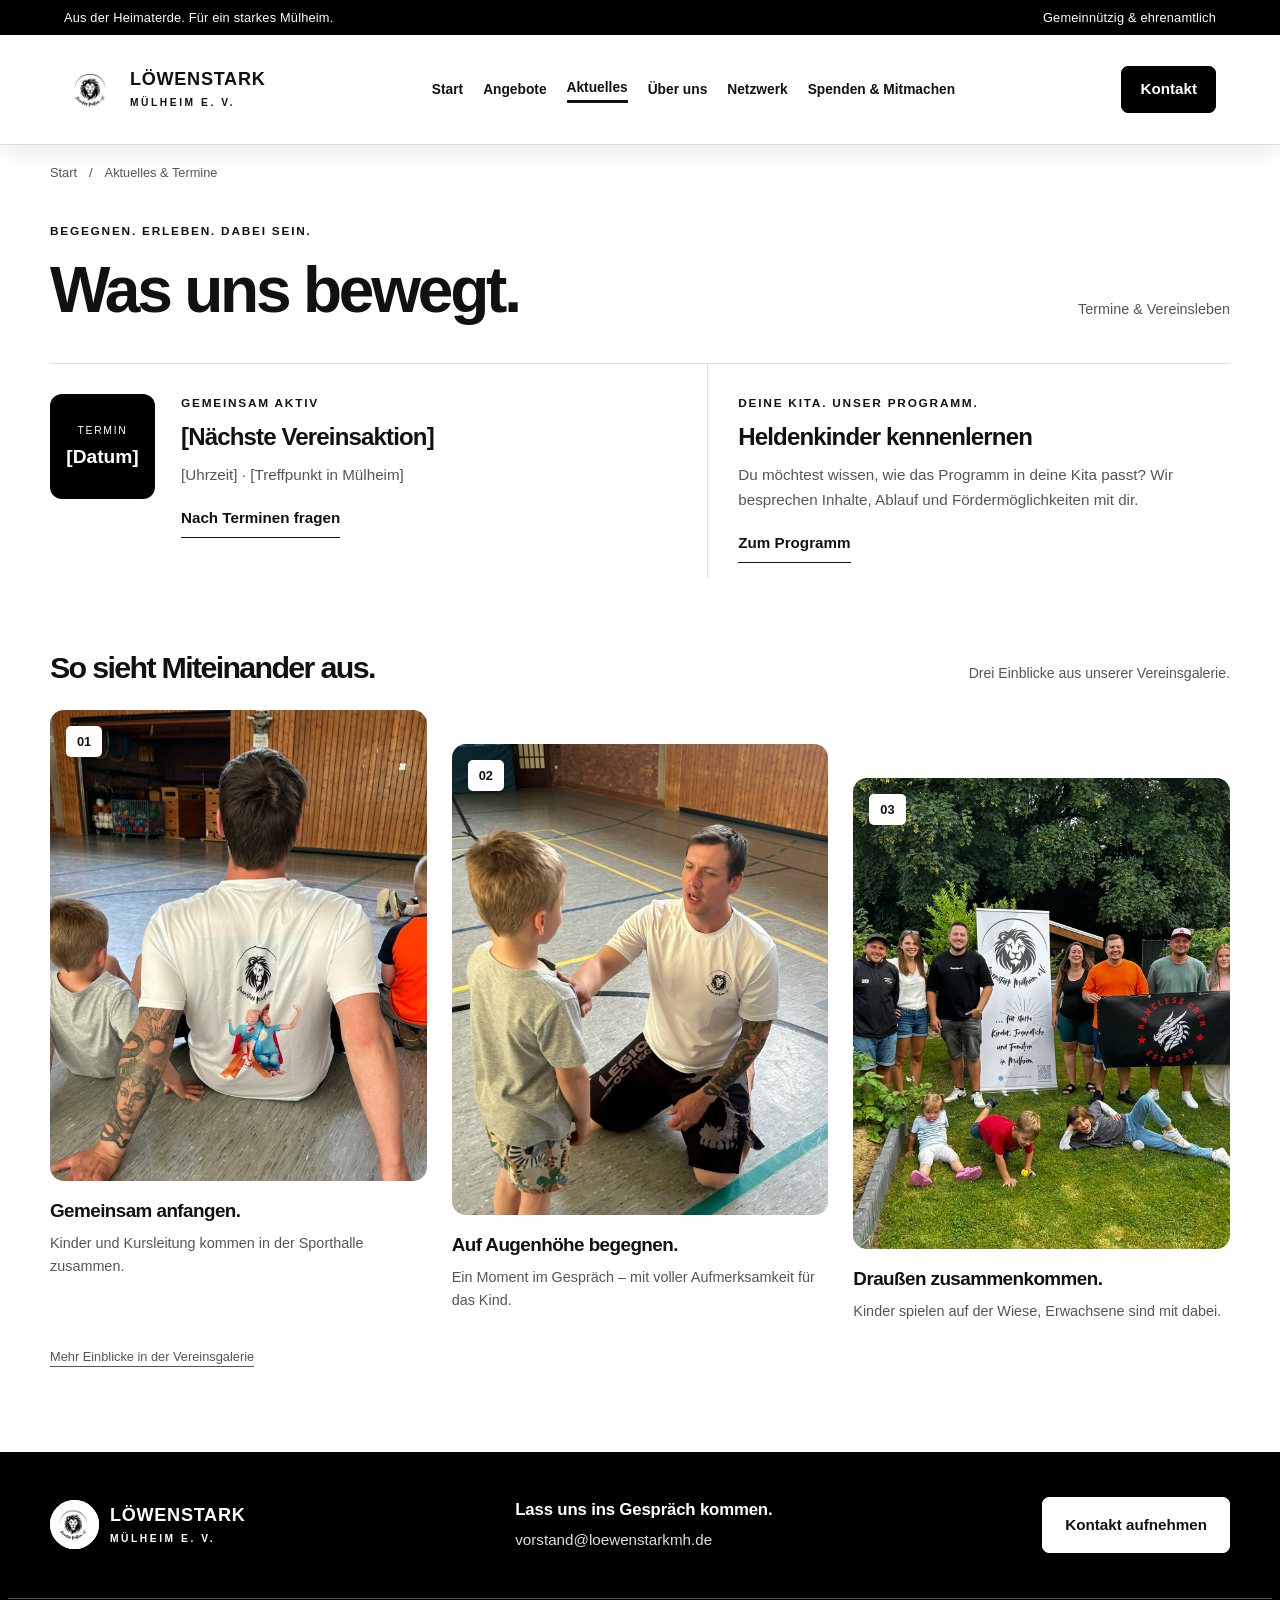
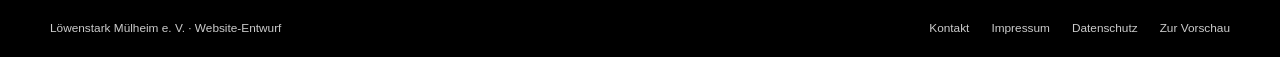
==== aktuelles.html @ e255eb24 "Kopfzeile auch am Desktop fixieren" ====
<!doctype html>
<html lang="de"><head><meta charset="utf-8"><meta name="viewport" content="width=device-width, initial-scale=1"><title>Aktuelles &amp; Termine | Löwenstark Mülheim e. V.</title><meta name="description" content="Was Löwenstark bewegt: Termine, Vereinsaktionen und farbige Einblicke in unser Miteinander in Mülheim."><meta name="robots" content="noindex,nofollow"><meta name="theme-color" content="#000000"><link rel="icon" href="assets/favicon.svg" type="image/svg+xml"><link rel="stylesheet" href="style.css?v=20260911-sticky-header-all-v6"><script src="app.js?v=20260911-seiten" defer></script></head><body class="subpage"><a class="skip" href="#inhalt">Zum Inhalt springen</a><div class="topline"><span>Aus der Heimaterde. Für ein starkes Mülheim.</span><span>Gemeinnützig & ehrenamtlich</span></div><header class="header"><a class="brand" href="index.html" aria-label="Löwenstark Mülheim – Startseite"><span class="brand-logo"><img src="assets/logo.avif" alt="" width="49" height="49"></span><span>LÖWENSTARK<small>MÜLHEIM E. V.</small></span></a><button class="menu-toggle" aria-expanded="false" aria-controls="navigation">Menü</button><nav id="navigation" aria-label="Hauptnavigation"><a href="index.html">Start</a><a href="angebote.html">Angebote</a><a href="aktuelles.html" aria-current="page">Aktuelles</a><a href="ueber-uns.html">Über uns</a><a href="netzwerk.html">Netzwerk</a><a href="mitmachen.html">Spenden &amp; Mitmachen</a><a class="mobile-contact" href="kontakt.html">Kontakt</a></nav><a class="button small header-contact" href="kontakt.html">Kontakt</a></header><main id="inhalt"><div class="wrap breadcrumb"><a href="index.html">Start</a><span aria-hidden="true">/</span><span>Aktuelles &amp; Termine</span></div><section class="news section wrap page-news" id="aktuelles" aria-labelledby="news-title"><div class="section-heading"><div><p class="eyebrow">BEGEGNEN. ERLEBEN. DABEI SEIN.</p><h1 id="news-title">Was uns bewegt.</h1></div><span class="section-aside">Termine & Vereinsleben</span></div><div class="news-grid"><article class="event-card"><div class="date-box"><span>TERMIN</span><strong>[Datum]</strong></div><div><p class="eyebrow">GEMEINSAM AKTIV</p><h3>[Nächste Vereinsaktion]</h3><p>[Uhrzeit] · [Treffpunkt in Mülheim]</p><a class="text-button" href="kontakt.html?anliegen=Informationen+zu+Terminen">Nach Terminen fragen</a></div></article><article class="news-note"><p class="eyebrow">DEINE KITA. UNSER PROGRAMM.</p><h3>Heldenkinder kennenlernen</h3><p>Du möchtest wissen, wie das Programm in deine Kita passt? Wir besprechen Inhalte, Ablauf und Fördermöglichkeiten mit dir.</p><a class="text-button" href="angebote.html">Zum Programm</a></article></div></section><section class="wrap story-page section"><div class="photo-story" aria-labelledby="story-title"><div class="story-heading"><h2 id="story-title">So sieht Miteinander aus.</h2><p>Drei Einblicke aus unserer Vereinsgalerie.</p></div><div class="story-grid">
<figure class="story-frame"><div class="story-image"><img src="assets/kids-gym.avif" alt="Kinder und ein Trainer sitzen gemeinsam auf dem Boden einer Sporthalle." loading="lazy" width="1440" height="1440"><span class="story-number" aria-hidden="true">01</span></div><figcaption><strong>Gemeinsam anfangen.</strong><p>Kinder und Kursleitung kommen in der Sporthalle zusammen.</p></figcaption></figure>
<figure class="story-frame"><div class="story-image"><img src="assets/hero.avif" alt="Ein Trainer kniet vor einem Kind und spricht mit ihm auf Augenhöhe." loading="lazy" width="1440" height="1440"><span class="story-number" aria-hidden="true">02</span></div><figcaption><strong>Auf Augenhöhe begegnen.</strong><p>Ein Moment im Gespräch – mit voller Aufmerksamkeit für das Kind.</p></figcaption></figure>
<figure class="story-frame"><div class="story-image"><img src="assets/community.avif" alt="Kinder spielen auf einer Wiese; Erwachsene stehen neben dem Banner von Löwenstark Mülheim." loading="lazy" width="1440" height="1440"><span class="story-number" aria-hidden="true">03</span></div><figcaption><strong>Draußen zusammenkommen.</strong><p>Kinder spielen auf der Wiese, Erwachsene sind mit dabei.</p></figcaption></figure>
</div><a class="story-source" href="https://loewenstark-muelheim-e-v.jimdosite.com/galerie/" target="_blank" rel="noopener">Mehr Einblicke in der Vereinsgalerie</a></div></section></main><footer><div class="wrap footer-main"><a class="brand" href="index.html"><span class="brand-logo"><img src="assets/logo.avif" alt="" width="49" height="49"></span><span>LÖWENSTARK<small>MÜLHEIM E. V.</small></span></a><div><h3>Lass uns ins Gespräch kommen.</h3><a class="footer-email" href="mailto:vorstand@loewenstarkmh.de">vorstand@loewenstarkmh.de</a></div><a class="button inverse" href="kontakt.html">Kontakt aufnehmen</a></div><div class="wrap footer-bottom"><span>Löwenstark Mülheim e. V. · Website-Entwurf</span><div><a href="kontakt.html">Kontakt</a><a href="https://loewenstark-muelheim-e-v.jimdosite.com/impressum/" target="_blank" rel="noopener">Impressum</a><a href="https://loewenstark-muelheim-e-v.jimdosite.com/datenschutz/" target="_blank" rel="noopener">Datenschutz</a><button data-open="hinweis">Zur Vorschau</button></div></div></footer><dialog id="hinweis" aria-labelledby="preview-heading"><button class="close" data-close aria-label="Schließen">×</button><p class="eyebrow">GESTALTUNGSVORSCHLAG</p><h2 id="preview-heading">Eine Vorschau<br>für Löwenstark.</h2><p>Dieser Entwurf zeigt die neue Gestaltung und die wichtigsten Wege zu Kursanfrage, Spenden und Mitmachen. Die bestehende Jimdo-Website wurde nicht verändert.</p><p>Angaben in eckigen Klammern sind noch zu ergänzen. Kontakt öffnet einen E-Mail-Entwurf; ein Online-Zahlungsdienst ist nicht verbunden.</p><p>Fotos und Vereinsangaben stammen von der vorhandenen Website. Vor einer öffentlichen Verwendung sollten Aktualität und Bildfreigaben bestätigt werden.</p></dialog></body></html>
---- style.css ----
@charset "UTF-8";
:root{--paper:#ffffff;--black:#000000;--accent:#ffffff;--ink:#111111;--muted:#555555;--line:#dddddd;--white:#ffffff;--radius:20px;font-family:"Trebuchet MS",Arial,sans-serif;color:var(--ink);background:var(--paper);font-synthesis:none}*{box-sizing:border-box}html{scroll-behavior:smooth;scroll-padding-top:110px}body{margin:0}button,input,select,textarea{font:inherit}button,a{-webkit-tap-highlight-color:transparent}button{cursor:pointer}a{color:inherit}img{display:block;width:100%;height:100%;object-fit:cover}button{color:inherit}h1,h2,h3,p,figure{margin:0}p{line-height:1.65}h1,h2,h3{letter-spacing:-.055em;line-height:1.07}h1{font-size:clamp(3.9rem,6.25vw,6rem);font-weight:800}h2{font-size:clamp(2.6rem,4vw,4.2rem)}h3{font-size:1.5rem;letter-spacing:-.035em}h1 span,h2 span{position:relative;z-index:0}h1 span:after{content:"";position:absolute;background:var(--accent);left:0;bottom:.04em;width:102%;height:.24em;z-index:-1;transform:rotate(-2deg)}a{text-underline-offset:5px}a:hover{text-decoration-thickness:2px}button:focus-visible,a:focus-visible,input:focus-visible,select:focus-visible,textarea:focus-visible{outline:3px solid #777777;outline-offset:5px}.skip{position:fixed;top:-80px;left:20px;z-index:100;background:var(--accent);padding:15px}.skip:focus{top:10px}.wrap{max-width:1264px;padding-inline:42px;margin:auto}.topline{background:var(--black);color:var(--paper);padding:10px 5%;display:flex;justify-content:space-between;font-size:.8rem;letter-spacing:.015em}.header{max-width:1440px;margin:auto;display:flex;align-items:center;justify-content:space-between;padding:27px 5%;gap:25px}.brand{display:flex;align-items:center;gap:11px;text-decoration:none;letter-spacing:.04em;font-weight:900;font-size:1.13rem;line-height:1.1}.brand small{display:block;font-size:.64rem;letter-spacing:.25em;margin-top:7px}.brand-mark{width:49px;height:49px;background:var(--accent);border-radius:50%;display:flex;align-items:center;justify-content:center;font-size:2rem;letter-spacing:-.1em;color:var(--black);font-weight:900}.brand-mark span{font-size:1.1rem;align-self:flex-end;margin-bottom:12px}nav{display:flex;align-items:center;gap:25px}nav a,nav button{font-size:.9rem;text-decoration:none;font-weight:600}.nav-contact{background:none;border:0;padding:0}nav a:hover,.nav-contact:hover{box-shadow:0 3px 0 var(--accent)}.button{border:1px solid var(--black);border-radius:7px;padding:17px 22px;background:var(--black);color:var(--white);font-weight:700;font-size:.95rem;text-decoration:none;display:inline-flex;align-items:center;justify-content:space-between;gap:25px;line-height:1.35;transition:transform .18s,background .18s}.button:hover{background:#333333;transform:translateY(-2px)}.button span{font-size:1.2rem}.button.small{padding:12px 18px}.button.outline{background:transparent;color:var(--black)}.button.outline:hover{background:#eeeeee}.button.inverse{background:var(--accent);color:var(--ink);border-color:var(--accent)}.button.inverse:hover{background:#e5e5e5}.menu-toggle{display:none}.hero{display:grid;grid-template-columns:1.05fr 1fr;gap:40px;padding-top:45px;padding-bottom:70px;align-items:center}.eyebrow{font-size:.74rem;letter-spacing:.15em;font-weight:800;line-height:1.6}.hero .eyebrow{display:flex;align-items:center;gap:10px;margin-bottom:24px}.tiny-line{width:25px;height:2px;background:var(--black)}.hero-description{font-size:1.13rem;max-width:460px;margin:26px 0 27px;color:var(--muted)}.button-row{display:flex;gap:12px;flex-wrap:wrap}.hero-foot{display:flex;align-items:center;gap:10px;margin-top:28px;font-size:.82rem;color:var(--muted)}.sun{font-size:1.8rem;color:var(--ink)}.hero-visual{position:relative;align-self:stretch;min-height:520px;margin:8px 0 10px 12px}.photo-frame{height:100%;overflow:hidden;border-radius:130px 20px 20px 20px;position:relative;background:#dddddd}.photo-frame:after{content:"";position:absolute;inset:55% 0 0;background:linear-gradient(transparent,rgba(0,0,0,.64));pointer-events:none}.photo-frame img{position:absolute;inset:0;object-position:center}.photo-caption{position:absolute;bottom:25px;left:32px;color:white;font-size:.85rem;z-index:1}.hero-sticker{position:absolute;right:-14px;bottom:56px;transform:rotate(7deg);background:var(--accent);width:156px;height:156px;border-radius:50%;display:flex;flex-direction:column;align-items:center;justify-content:center;text-align:center;box-shadow:0 5px 0 #00000012}.hero-sticker span{font-size:.58rem;letter-spacing:.13em;font-weight:800}.hero-sticker strong{font-size:1.65rem;line-height:1.05;margin:8px 0;letter-spacing:-.04em}.visual-spark{position:absolute;top:-26px;right:7px;font-size:4rem;color:var(--accent);line-height:1}.values-band{border-top:1px solid var(--line);border-bottom:1px solid var(--line);display:flex;justify-content:center;align-items:center;gap:55px;padding:23px 25px;font-weight:700;font-size:1.05rem}.values-band i{font-size:1.6rem;font-style:normal;color:#666666}.section{padding-block:85px}.program{background:var(--black);color:var(--paper)}.program-grid{display:grid;grid-template-columns:1fr 1fr;gap:110px}.program .eyebrow{color:#eeeeee}.program h2{margin-top:20px;margin-bottom:25px;font-size:4.8rem}.program h2 span{color:var(--accent)}.program-intro>p:not(.eyebrow){font-size:1.1rem}.program-intro .muted{color:#dddddd;margin-top:15px;font-size:1rem!important;max-width:420px}.text-button{display:inline-flex;align-items:center;gap:22px;text-align:left;padding:0 0 7px;background:none;border:0;border-bottom:1px solid currentColor;text-decoration:none;font-size:.95rem;font-weight:700;line-height:1.5}.text-button span{font-size:1.2rem}.text-button:hover{gap:29px}.program .text-button{margin-top:26px;color:var(--accent)}.program-label{display:flex;gap:10px;margin:3px 0 12px}.program-label span{border:1px solid #888888;padding:8px 13px;border-radius:30px;font-size:.7rem;letter-spacing:.06em;font-weight:700}.program-item{display:flex;gap:23px;padding:25px 0;border-bottom:1px solid #555555}.number{font-size:.9rem;color:var(--accent);padding-top:3px}.program-item h3{font-size:1.5rem;margin-bottom:8px;letter-spacing:-.025em}.program-item p{color:#dddddd;font-size:.95rem}.program-content>.button{margin-top:30px;width:100%}.section-heading{display:flex;justify-content:space-between;gap:55px;align-items:flex-end;margin-bottom:38px}.section-heading h2{margin-top:15px}.section-summary{max-width:420px}.section-summary>p{font-size:1.04rem;color:var(--muted)}.section-summary>.text-button{margin-top:22px}.community-grid{display:grid;grid-template-columns:1.4fr 1fr;gap:25px}.community-photo{position:relative;height:355px;border-radius:18px;overflow:hidden;background:#cccccc}.community-photo img{object-position:center 40%}.community-photo:after{content:"";position:absolute;inset:55% 0 0;background:linear-gradient(transparent,#000000ad)}figcaption{position:absolute;bottom:22px;left:25px;color:white;font-size:.87rem;z-index:1}.community-note{background:#f2f2f2;padding:36px 38px;border-radius:18px}.note-star{display:block;font-size:2.5rem;line-height:1;margin-bottom:21px}.community-note h3{font-size:2rem}.community-note p{margin:17px 0 19px;font-size:.97rem;color:var(--muted)}.news{padding-top:0}.section-aside{font-size:.9rem;color:var(--muted);padding-bottom:8px}.news-grid{display:grid;grid-template-columns:1.2fr 1fr;gap:30px;border-top:1px solid var(--line)}.event-card{display:flex;gap:26px;padding:30px 30px 15px 0}.date-box{background:var(--accent);width:105px;height:105px;flex-shrink:0;border-radius:12px;display:flex;align-items:center;justify-content:center;flex-direction:column;gap:10px}.date-box span{font-size:.65rem;letter-spacing:.16em}.date-box strong{font-size:1.2rem}.event-card h3,.news-note h3{margin:11px 0 12px}.event-card p:not(.eyebrow),.news-note>p:not(.eyebrow){font-size:.95rem;color:var(--muted)}.event-card .text-button,.news-note .text-button{margin-top:20px}.news-note{padding:30px 0 15px 30px;border-left:1px solid var(--line)}.support{background:var(--accent)}.support-grid{display:grid;grid-template-columns:1.1fr 1fr;gap:100px;align-items:center}.support h2{margin-top:22px;margin-bottom:26px}.support-grid>div>p:not(.eyebrow){max-width:410px;font-size:1.05rem}.support-grid>div>.text-button{margin-top:25px}.donation-card{background:var(--paper);padding:40px;border-radius:20px;box-shadow:8px 8px 0 #cccccc}.donation-icon{font-size:2.6rem;line-height:1}.donation-card h3{font-size:2.3rem;margin:17px 0}.donation-card p{color:var(--muted)}.donation-card>.button{width:100%;margin-top:26px}.card-divider{height:1px;background:var(--line);margin:27px 0 20px}.donation-card .company-note{font-size:.9rem!important}.donation-card .text-button{margin-top:12px!important}footer{background:var(--black);color:var(--paper)}.footer-main{padding-block:45px;display:flex;justify-content:space-between;gap:30px;align-items:center}.footer-main h3{font-size:1.05rem;letter-spacing:-.01em;margin-bottom:12px}.footer-email{color:#dddddd;font-size:.95rem;text-decoration:none}.footer-bottom{border-top:1px solid #555555;padding-block:22px;display:flex;justify-content:space-between;gap:20px;font-size:.74rem;color:#cccccc}.footer-bottom>div{display:flex;gap:22px}.footer-bottom a,.footer-bottom button{font:inherit;color:inherit;text-decoration:none}.footer-bottom button{border:0;background:none;padding:0}dialog{width:min(680px,calc(100% - 32px));max-height:88dvh;border:0;padding:50px;border-radius:20px;background:var(--paper);color:var(--ink);box-shadow:0 35px 150px #00000040;overscroll-behavior:contain}dialog::backdrop{background:#000000a8;backdrop-filter:blur(5px)}body:has(dialog[open]){overflow:hidden}.close{position:absolute;right:17px;top:13px;border:0;background:transparent;font-size:2rem;width:42px;height:42px}.close:hover{background:var(--accent);border-radius:50%}dialog h2{font-size:2.6rem;margin:17px 0 23px}dialog h3{margin:25px 0 12px;font-size:1.25rem}dialog p{margin-bottom:14px}dialog .button{margin-top:12px}.facts{display:flex;gap:15px;margin:25px 0}.facts span{flex:1;border-radius:12px;background:var(--accent);padding:18px;font-size:.85rem}.facts strong{font-size:1.4rem;display:block;margin-bottom:5px}dl{display:grid;grid-template-columns:1fr 1.4fr;margin:20px 0;line-height:1.5}dt,dd{padding:12px 0;border-bottom:1px solid var(--line);margin:0;font-size:.9rem}dd{overflow-wrap:anywhere}.subtle-link{display:block;font-size:.9rem;margin-top:22px}.person{display:flex;gap:25px;border-bottom:1px solid var(--line);padding:10px 0 15px;align-items:center}.person>span{background:var(--accent);width:42px;height:42px;display:grid;place-items:center;border-radius:50%;flex-shrink:0}.person h3{margin:10px 0}.person p{font-size:.9rem;margin:0}.person+ p{margin-top:25px}form{margin-top:25px}label{font-size:.9rem;display:block;font-weight:700;margin:18px 0 8px}input,select,textarea{width:100%;background:var(--white);border:1px solid #999999;border-radius:6px;padding:13px;color:var(--ink);font-size:1rem}textarea{resize:vertical}.form-note{font-size:.83rem;color:var(--muted);margin-top:15px}.contact-alternative{margin-top:22px;font-size:.85rem;overflow-wrap:anywhere}#contact-status,#copy-status{font-size:.9rem;margin-top:12px} @media(min-width:1450px){.hero{padding-top:60px;padding-bottom:90px}.hero-visual{min-height:555px}}@media(max-width:1100px){nav{gap:16px}.header{gap:15px}.header-donate{display:none}.hero{gap:25px}.hero h1{font-size:4.6rem}.hero-visual{min-height:500px}.program-grid{gap:60px}.support-grid{gap:55px}.community-note{padding:30px}.footer-main{flex-wrap:wrap}.program h2{font-size:4.2rem}}@media(max-width:800px){.wrap{padding-inline:25px}.topline{padding-inline:25px}.topline span:last-child{display:none}.header{padding:22px 25px;position:relative}.brand{font-size:1rem}.brand-mark{width:43px;height:43px}.menu-toggle{display:flex;gap:14px;align-items:center;background:transparent;border:1px solid var(--line);border-radius:5px;padding:9px 12px;font-size:.85rem}.header nav{display:none;position:absolute;top:85px;left:16px;right:16px;padding:22px;background:var(--white);box-shadow:0 15px 25px #00000020;border:1px solid var(--line);border-radius:12px;z-index:10;align-items:stretch}.header nav.open{display:flex;flex-direction:column;gap:0}.header nav a,.header nav button{padding:13px;text-align:left;font-size:1rem}.hero{grid-template-columns:1fr 1fr;gap:15px;padding-top:23px;padding-bottom:40px}.hero h1{font-size:3.5rem}.hero .eyebrow{font-size:.65rem}.hero-description{font-size:1rem}.hero-visual{min-height:465px;margin-left:0}.hero-sticker{width:125px;height:125px;right:-8px;bottom:60px}.hero-sticker strong{font-size:1.35rem}.photo-frame{border-radius:100px 15px 15px 15px}.hero-foot{font-size:.72rem}.hero .button{font-size:.83rem;padding:14px}.values-band{gap:22px;font-size:.85rem}.values-band i{font-size:1rem}.section{padding-block:60px}.program-grid{gap:35px}.program h2{font-size:3.6rem}.program-item h3{font-size:1.3rem}.section-heading{gap:30px}.section-summary{max-width:330px}.community-grid{grid-template-columns:1fr 1fr;gap:18px}.community-photo{height:auto;min-height:350px}.community-note{padding:25px}.community-note h3{font-size:1.6rem}.news{padding-top:0}.news-grid{grid-template-columns:1fr}.news-note{border-left:0;border-top:1px solid var(--line);padding-left:0}.support-grid{gap:35px}.donation-card{padding:28px}.footer-main{gap:30px}.footer-bottom{flex-direction:column}.section-aside{display:none}}@media(max-width:600px){html{scroll-padding-top:20px}.hero{grid-template-columns:1fr;padding-top:12px;gap:30px}.hero h1{font-size:clamp(3.1rem,12.4vw,4.5rem)}.hero .eyebrow{margin-bottom:19px}.hero-description{font-size:1.03rem;max-width:100%;margin-block:24px}.hero .button{font-size:.9rem;padding:16px 18px;gap:19px}.hero-foot{margin-top:18px;font-size:.77rem}.hero-visual{min-height:390px;margin:0 8px 0 0}.hero-sticker{right:-9px;bottom:43px}.visual-spark{font-size:3.5rem;top:-20px}.photo-caption{bottom:23px;left:23px;font-size:.78rem}.values-band{padding:18px 20px;gap:12px;flex-wrap:wrap;font-size:.75rem}.values-band i{font-size:.8rem}.values-band i:last-of-type{display:none}.values-band span:last-child{display:none}.program-grid,.support-grid{grid-template-columns:1fr;gap:35px}.program h2{font-size:3.6rem}.program-intro .muted{max-width:none}.program-label{margin-top:8px}.section-heading{display:block;margin-bottom:28px}.section-summary{max-width:none;margin-top:24px}.community-grid{grid-template-columns:1fr}.community-photo{height:280px;min-height:0}.community-note{padding:30px}.community-note h3{font-size:2rem}.community-note .note-star{float:right;font-size:3rem}.news-grid{gap:10px}.event-card{padding-right:0;gap:18px}.date-box{width:78px;height:90px}.date-box strong{font-size:1rem}.event-card h3{font-size:1.25rem}.event-card p:not(.eyebrow){font-size:.85rem}.event-card .eyebrow{font-size:.62rem}.event-card .text-button{font-size:.82rem;gap:8px}.support h2{font-size:3rem}.donation-card{margin-right:6px}.footer-main{align-items:flex-start;flex-direction:column}.footer-bottom{font-size:.72rem}.footer-bottom>div{gap:20px}dialog{padding:42px 25px 30px}dialog h2{font-size:2.1rem}dialog .eyebrow{font-size:.65rem}.facts{gap:10px}.facts span{padding:14px}.facts strong{font-size:1.15rem}dl{grid-template-columns:1fr 1.2fr}.iban{font-size:.84rem}.button-row{gap:10px}}@media(prefers-reduced-motion:reduce){html{scroll-behavior:auto}*,*:before,*:after{transition:none!important}}

.brand-logo{width:55px;height:55px;display:block;flex-shrink:0;background:#fff;border-radius:50%;overflow:hidden}.brand-logo img{object-fit:contain}footer .brand-logo{width:49px;height:49px}
@media(min-width:801px) and (max-width:1100px){.hero h1{font-size:clamp(3.1rem,6.3vw,4.6rem)}}@media(min-width:601px) and (max-width:800px){.hero{grid-template-columns:1fr;gap:35px}.hero h1{font-size:4.8rem}.hero-visual{min-height:490px}.hero-description{max-width:550px}}

/* Vereinsfarben: Schwarz und Weiß. Originalfotos bleiben unverändert. */
/* Fotos zeigen ihre natürlichen Originalfarben. */
h1 span{background:var(--black);color:#fff;padding:0 .1em;box-decoration-break:clone;-webkit-box-decoration-break:clone}
h1 span:after{display:none}
.hero-sticker{background:var(--black);color:#fff;border:2px solid #fff}
.visual-spark{color:var(--black)}
nav a:hover,.nav-contact:hover{box-shadow:0 3px 0 var(--black)}
.support{background:#f2f2f2;border-top:1px solid var(--line)}
.date-box,.person>span{background:var(--black);color:#fff}
.facts span{background:#eeeeee;color:var(--ink)}
.donation-card{border:1px solid var(--line)}
.close:hover{background:#e5e5e5}
.skip{border:2px solid var(--black)}

/* Persönliche Einblicke: Vereinslogo, Fotogeschichte und echte Stimmen. */
.brand-eyebrow{display:flex;align-items:center;gap:12px}
.brand-eyebrow img{width:40px;height:40px;object-fit:contain}
.visual-lion{position:absolute;top:-22px;right:-6px;background:#fff;width:76px;height:76px;border:1px solid #ddd;border-radius:50%;padding:5px;transform:rotate(8deg)}
.visual-lion img{object-fit:contain}
.program-perspective{font-size:.85rem;color:#ddd;margin:16px 0 0}
.program-item h3{font-size:clamp(1.4rem,2vw,1.9rem);line-height:1.15;max-width:19ch}
.story-heading{display:flex;justify-content:space-between;align-items:baseline;gap:25px;margin:48px 0 25px}
.story-heading h3{font-size:1.65rem;letter-spacing:-.035em}.story-heading p{font-size:.88rem;color:var(--muted)}
.story-grid{display:grid;grid-template-columns:repeat(3,minmax(0,1fr));gap:25px;align-items:start}
.story-frame:nth-child(2){padding-top:34px}.story-frame:nth-child(3){padding-top:68px}
.story-image{aspect-ratio:4/5;position:relative;overflow:hidden;border-radius:14px;background:#eee}
.story-image img{object-fit:cover;object-position:center}
.story-frame:last-child img{object-position:50% 40%}
.story-number{position:absolute;left:16px;top:16px;background:#fff;color:#111;padding:8px 11px;border-radius:5px;font-size:.8rem;font-weight:bold}
.story-frame figcaption{position:static;display:block;color:var(--ink);padding-top:19px}
.story-frame figcaption strong{display:block;font-size:1.18rem;line-height:1.2;letter-spacing:-.03em;margin-bottom:10px}
.story-frame figcaption p{font-size:.9rem;line-height:1.6;color:var(--muted)}
.story-source{font-size:.8rem;color:var(--muted);display:inline-block;margin-top:24px;line-height:1.5}
.voices{border-top:1px solid var(--line);margin-top:58px;padding-top:52px;display:grid;grid-template-columns:.82fr 2fr;gap:40px}
.voices-intro h3{font-size:2.3rem;margin:15px 0 18px;line-height:1.1;letter-spacing:-.04em}
.voices-intro>p:not(.eyebrow){font-size:.95rem;color:var(--muted)}
.voice-grid{display:grid;grid-template-columns:repeat(2,minmax(0,1fr));gap:22px}
.voice-card{display:flex;flex-direction:column;align-items:flex-start;padding:27px 25px;background:#f3f3f3;border-radius:14px;min-width:0}
.quote-mark{font-family:Georgia,serif;font-size:4.4rem;line-height:.8;font-weight:bold;margin-top:8px;display:block}
.voice-card blockquote{margin:10px 0 28px;font-size:1.17rem;line-height:1.5;letter-spacing:-.025em;overflow-wrap:break-word}
.voice-card figcaption{position:static;color:var(--ink);margin-top:auto;display:flex;gap:12px;align-items:center}
.voice-card figcaption strong{font-size:.88rem;display:block;line-height:1.35}
.voice-card figcaption small{font-size:.76rem;display:block;color:var(--muted);line-height:1.5;margin-top:4px}
.voice-initials{width:39px;height:39px;background:#111;color:#fff;border-radius:50%;flex-shrink:0;display:grid;place-items:center;font-size:.8rem}
.help-invitation{margin-top:29px;padding-top:27px;border-top:1px solid #ccc}
.help-invitation h3{font-size:1.65rem;margin:13px 0 16px;line-height:1.15}
.help-invitation>p:not(.eyebrow){font-size:.95rem;color:var(--muted)}
.help-facts{margin:13px 0 23px;grid-template-columns:1fr 1.3fr}
.help-facts dt,.help-facts dd{font-size:.85rem}
.idea-link{margin-top:19px;font-size:.88rem}
.support-grid{align-items:start}.donation-card{margin-top:45px}
.impact-preview{margin-top:26px;padding:20px 0;border-top:1px solid var(--line);border-bottom:1px solid var(--line)}
.impact-preview .eyebrow{font-size:.63rem;letter-spacing:.1em;margin-bottom:12px;line-height:1.7;color:var(--ink)}
.impact-preview p{font-size:.95rem;line-height:1.6}.impact-preview strong{color:var(--ink)}
.impact-preview .impact-meta{margin-top:12px;font-size:.8rem}.impact-preview+.card-divider{display:none}
.impact-preview~.company-note{margin-top:23px}
@media(max-width:1000px){.voices{grid-template-columns:1fr;gap:25px}.voices-intro h3 br{display:none}.voices-intro .story-source{margin-top:14px}.story-grid{gap:18px}.story-frame figcaption strong{font-size:1.08rem}}
@media(max-width:700px){.story-heading{display:block;margin-top:35px}.story-heading p{margin-top:12px}.story-grid{grid-template-columns:1fr;gap:28px}.story-frame:nth-child(2),.story-frame:nth-child(3){padding-top:0}.story-image{aspect-ratio:4/3}.story-image img{object-position:center 38%}.story-frame figcaption{padding-top:15px}.story-frame figcaption strong{font-size:1.2rem}.voice-grid{grid-template-columns:1fr;gap:16px}.voice-card{padding:25px}.voices{margin-top:38px;padding-top:33px}.voice-card blockquote{font-size:1.15rem}.support-grid{grid-template-columns:1fr}.donation-card{margin-top:0}.visual-lion{width:64px;height:64px;right:-7px;top:-16px}.brand-eyebrow{gap:9px}.brand-eyebrow img{width:32px;height:32px}.voices-intro h3{font-size:2rem}}

/* Netzwerk: gleichwertige, kompakte Partnervorstellungen. */
.network{background:#f5f5f5;border-top:1px solid var(--line);border-bottom:1px solid var(--line);margin-bottom:70px}
.network-list{list-style:none;padding:0;margin:36px 0 0;display:grid;grid-template-columns:repeat(3,minmax(0,1fr));column-gap:34px}
.network-partner{padding:26px 0;border-top:1px solid #ccc;display:flex;flex-direction:column;align-items:flex-start;min-width:0}
.partner-category{font-size:.68rem;letter-spacing:.11em;text-transform:uppercase;color:#555;font-weight:700}
.network-partner h3{font-size:1.3rem;line-height:1.2;letter-spacing:-.025em;margin:11px 0 13px;overflow-wrap:break-word}
.network-partner p{color:var(--muted);font-size:.93rem;line-height:1.6;margin-bottom:20px}
.network-partner>a,.network-partner>button{font-size:.83rem;font-weight:700;margin-top:auto;display:inline-flex;gap:12px;align-items:center;color:var(--ink);background:none;border:0;border-bottom:1px solid currentColor;padding:0 0 5px;text-decoration:none;text-align:left;line-height:1.5}
.network-partner>a:hover,.network-partner>button:hover{border-bottom-width:2px}
.network-source{font-size:.8rem;color:var(--muted);margin-top:18px}
@media(max-width:1000px){.network-list{grid-template-columns:repeat(2,minmax(0,1fr))}}
@media(max-width:600px){.network-list{grid-template-columns:1fr;gap:0;margin-top:25px}.network{margin-bottom:50px}.network-partner{padding:24px 0}.network-partner h3{font-size:1.3rem}.network-source{font-size:.78rem}}

/* Echte Unterseiten mit gemeinsamer Navigation. */
.header nav a[aria-current="page"]{box-shadow:0 3px 0 #111;padding-bottom:5px}
.header nav{gap:20px}.header nav a{font-size:.86rem}
.header-contact{white-space:nowrap}
.breadcrumb{display:flex;gap:12px;align-items:center;font-size:.8rem;color:#555;padding-top:20px;padding-bottom:12px}
.breadcrumb a{text-decoration:none}.breadcrumb a:hover{text-decoration:underline}
.subpage h1{font-size:clamp(2.8rem,5vw,4.8rem);line-height:1.08;letter-spacing:-.05em}
.subpage .section-heading h1{margin-top:15px}
.subpage .community{padding-top:32px}
.detail-layout{display:grid;grid-template-columns:minmax(0,1.7fr) minmax(250px,1fr);gap:75px;padding-top:35px;padding-bottom:80px;align-items:start}
.detail-copy{max-width:750px;min-width:0}.detail-copy h1{margin:18px 0 25px}
.detail-copy h2{font-size:1.7rem;line-height:1.2;letter-spacing:-.03em;margin:32px 0 15px}
.detail-copy h3{font-size:1.2rem;margin:25px 0 13px;line-height:1.3}
.detail-copy>p{margin-bottom:15px;color:var(--muted)}
.detail-copy>p.eyebrow{color:var(--ink)}.detail-copy .facts{margin:27px 0}
.detail-copy .button{margin-top:15px}
.detail-aside{background:#111;color:#fff;border-radius:16px;overflow:hidden;margin-top:15px}
.detail-aside>img{aspect-ratio:1/1;object-fit:cover}.detail-aside>div{padding:30px}
.detail-aside h2{font-size:1.6rem;letter-spacing:-.035em;line-height:1.15;margin-bottom:18px}
.detail-aside p{font-size:.95rem;color:#ddd;margin-bottom:24px}.detail-aside .button{width:100%;font-size:.85rem;gap:10px}
.teaser-grid{display:grid;grid-template-columns:1fr 1fr;align-items:center;gap:80px}
.teaser-grid p:not(.eyebrow){font-size:1.07rem;line-height:1.7}.teaser-grid h2{margin:18px 0}
.teaser-grid .button,.teaser-grid .text-button{margin-top:23px}
.home-program h2{font-size:4rem;margin-bottom:0}.home-program .teaser-meta{font-size:.8rem;letter-spacing:.07em;margin-top:18px;color:#ddd}
.home-community-image{height:350px;border-radius:16px;overflow:hidden}.home-about h2{font-size:3.4rem}
.home-about .teaser-grid>div>p:not(.eyebrow){color:var(--muted)}
.home-news{padding-block:0 70px;display:flex;align-items:center;justify-content:space-between;gap:35px}
.home-news h2{font-size:2.5rem;margin:13px 0}.home-news p:not(.eyebrow){max-width:540px;color:var(--muted);font-size:1rem}
.home-news .button{white-space:nowrap}.home-support .teaser-secondary{display:table;font-size:.9rem}
.page-news{padding-top:30px;padding-bottom:25px}.story-page{padding-top:0}.story-heading h2{font-size:1.9rem}
.about-team{max-width:850px;padding:35px 0 0;border-top:1px solid var(--line)}
.about-team>h2{font-size:2.5rem;margin-bottom:25px}.about-team>p{max-width:700px;color:var(--muted);margin-bottom:20px}
.about-team .person h3{font-size:1.3rem}.about-team .person{padding-block:18px}
.about-team .button{margin-top:20px}.about-team .subtle-link{margin-top:20px}
.network-page{margin-bottom:0;padding-top:35px;border-top:0;background:#fff}
.subpage .support{padding-top:35px}.subpage .support h1{margin:20px 0 27px}
.donation-details{padding-top:45px}.donation-details>.detail-copy{margin:auto;max-width:820px}
.donation-details .detail-copy>h2{font-size:2.5rem;margin-top:0}
.contact-layout{display:grid;grid-template-columns:minmax(0,1.5fr) minmax(280px,1fr);gap:90px;align-items:start;padding-top:35px}
.contact-copy{min-width:0}.contact-copy h1{margin:18px 0 25px}.contact-copy>p{color:var(--muted)}
.contact-info{padding:35px;background:#f2f2f2;border-radius:15px;margin-top:15px;min-width:0}
.contact-info h2{font-size:2rem;line-height:1.15;letter-spacing:-.04em;margin:20px 0}
.contact-info p:not(.eyebrow){margin-bottom:20px;font-size:.95rem;color:var(--muted)}
.contact-info>a{font-size:.9rem;overflow-wrap:anywhere}.contact-links{display:flex;flex-direction:column;gap:16px;border-top:1px solid #ccc;margin-top:28px;padding-top:25px;font-size:.9rem}
.footer-bottom>div{flex-wrap:wrap}
@media(max-width:1100px){.header{position:relative;flex-wrap:wrap}.header .menu-toggle{display:flex;gap:12px;align-items:center;background:#fff;border:1px solid var(--line);border-radius:5px;padding:10px 13px;margin-left:auto}.header nav{display:none;position:absolute;top:90px;left:25px;right:25px;padding:20px;background:#fff;box-shadow:0 15px 25px #00000020;border:1px solid var(--line);border-radius:12px;z-index:10;align-items:stretch}.header nav.open{display:flex;flex-direction:column;gap:0}.header nav a{padding:13px;font-size:1rem}.header nav a[aria-current="page"]{box-shadow:none;background:#eee;border-radius:5px;padding:13px}.header-contact{display:inline-flex!important}.detail-layout,.contact-layout{gap:40px}.teaser-grid{gap:40px}}
@media(max-width:750px){.detail-layout,.contact-layout,.teaser-grid{grid-template-columns:1fr;gap:30px}.detail-layout,.contact-layout{padding-top:20px;padding-bottom:50px}.detail-aside{margin-top:0;display:grid;grid-template-columns:1fr 1fr}.detail-aside>img{height:100%;aspect-ratio:auto}.detail-aside>div{padding:25px}.contact-info{margin-top:0}.home-news{display:block;padding-bottom:50px}.home-news .button{margin-top:25px;white-space:normal}.home-program h2{font-size:3.5rem}.home-about h2{font-size:2.8rem}.home-community-image{height:300px}.subpage h1{font-size:clamp(2.5rem,8vw,3.8rem)}.subpage .community{padding-top:20px}}
@media(max-width:450px){.header{gap:10px}.header-contact{font-size:.76rem!important;padding:10px 11px!important;gap:7px!important}.header .menu-toggle{font-size:.76rem;padding:10px;gap:7px}.header .brand{font-size:.83rem;gap:7px}.header .brand small{font-size:.5rem}.header .brand-logo{width:40px;height:40px}.header{padding-inline:18px}.header nav{top:80px;left:18px;right:18px}.detail-aside{grid-template-columns:1fr}.detail-aside>img{aspect-ratio:4/3}.contact-info{padding:25px}}

/* Originalporträts und Partnermarken. */
.about-team{max-width:none}
.board-grid{display:grid;grid-template-columns:repeat(3,minmax(0,1fr));gap:26px;margin:30px 0}
.board-member{margin:0;min-width:0;background:#f4f4f4;border-radius:15px;overflow:hidden}
.board-portrait{width:100%;aspect-ratio:4/5;overflow:hidden;background:#eee}
.board-portrait img{width:100%;height:100%;object-fit:cover;object-position:center 30%}
.board-member figcaption{position:static;color:#111;padding:23px;display:block}
.board-member figcaption h3{font-size:1.4rem;line-height:1.2;margin:0 0 11px}
.board-member figcaption p{font-size:.88rem;color:#555;line-height:1.5;margin:0}
.voice-avatar{width:44px;height:44px;border-radius:50%;object-fit:cover;object-position:center 25%;flex-shrink:0}
.partner-visual{width:100%;height:160px;padding:16px;margin:0 0 21px;background:#fff;border:1px solid #e3e3e3;border-radius:10px;display:flex;align-items:center;justify-content:center;overflow:hidden}
.partner-visual img{width:100%;height:100%;object-fit:contain;object-position:center}
.partner-visual.partner-photo{height:205px;padding:0}
.partner-visual.partner-photo img{object-fit:contain}
@media(max-width:850px){.board-grid{gap:16px}.board-member figcaption{padding:18px}.board-member figcaption h3{font-size:1.16rem}.board-member figcaption p{font-size:.83rem}}
@media(max-width:650px){.board-grid{grid-template-columns:1fr;gap:25px}.board-portrait{aspect-ratio:1/1;max-height:440px}.board-member figcaption{padding:23px}.board-member figcaption h3{font-size:1.4rem}.partner-visual{height:180px}}

/* Mitmachen: eigener Platz fuer beide Handlungsoptionen. */
.help-actions{display:flex;flex-direction:column;align-items:flex-start;gap:20px;min-width:0}
.help-actions>.button,.help-actions>.idea-link{margin:0;max-width:100%;white-space:normal;overflow-wrap:anywhere}
.help-actions>.button span,.help-actions>.idea-link span{flex-shrink:0}
.help-actions>.idea-link:hover{gap:22px}
@media(max-width:600px){.help-actions>.button{width:100%}}

/* Einheitliche, gut bedienbare Buttons auf dem Handy. */
.mobile-contact{display:none}
@media(max-width:600px){
 .wrap{padding-inline:22px}
 .header{padding:18px 22px;flex-wrap:nowrap;gap:16px}
 .header .brand{font-size:.95rem;gap:9px;min-width:0}
 .header .brand small{font-size:.58rem}
 .header .brand-logo{width:40px;height:40px;flex-shrink:0}
 .header .menu-toggle{min-height:44px;min-width:80px;padding:10px 12px;font-size:.9375rem;line-height:1.4;gap:10px;border-radius:8px;flex-shrink:0}
 .header .header-contact{display:none!important}
 .header nav{top:calc(100% - 4px);left:22px;right:22px;padding:10px}
 .header nav a,.header nav a[aria-current="page"]{display:flex;align-items:center;min-height:48px;padding:12px;font-size:1rem;line-height:1.4}
 .header nav .mobile-contact{display:flex;border-top:1px solid var(--line);margin-top:6px}
 .button-row{display:flex;flex-direction:column;gap:12px;width:100%}
 main .button.button,footer .button,dialog .button,
 main .text-button.text-button,main .network-partner>a{
  display:flex;width:100%;max-width:100%;min-width:0;min-height:52px;
  align-items:center;justify-content:space-between;gap:12px;
  padding:14px 16px;font-size:1rem;line-height:1.4;letter-spacing:0;
  border-radius:8px;text-align:left;white-space:normal;overflow-wrap:break-word;
 }
 main .text-button.text-button,main .network-partner>a{border:1px solid #ccc;background:transparent;color:inherit;text-decoration:none}
 main .button.button span,footer .button span,main .text-button.text-button span{flex:0 0 auto;font-size:1.125rem;line-height:1}
 main .button.button:hover,footer .button:hover,main .text-button.text-button:hover{transform:none;gap:12px}
 .home-support .teaser-secondary{display:flex;font-size:1rem}
 .help-actions{width:100%;gap:12px}
 .help-actions>.button,.help-actions>.idea-link{margin:0}
 .donation-card .text-button{margin-top:16px!important}
 .network-partner>a{margin-top:auto}
 .footer-main{align-items:stretch}
 .footer-main .brand{align-self:flex-start}
 .footer-bottom a,.footer-bottom button{display:inline-flex;align-items:center;min-height:44px;font-size:.875rem}
 .footer-bottom>div{gap:4px 18px}
}

/* Textbuttons ohne dekorative Symbolzusätze. */
.button,.header .menu-toggle{justify-content:center;text-align:center}
@media(max-width:600px){
 main .button.button,footer .button,dialog .button,
 main .text-button.text-button,main .network-partner>a{justify-content:center;text-align:center;gap:0}
}

/* Navigation: fester Kopf auf allen Bildschirmgrößen. */
.header{
 position:sticky;top:0;z-index:80;background:var(--paper);
 border-bottom:1px solid var(--line);box-shadow:0 8px 24px rgba(0,0,0,.08)
}
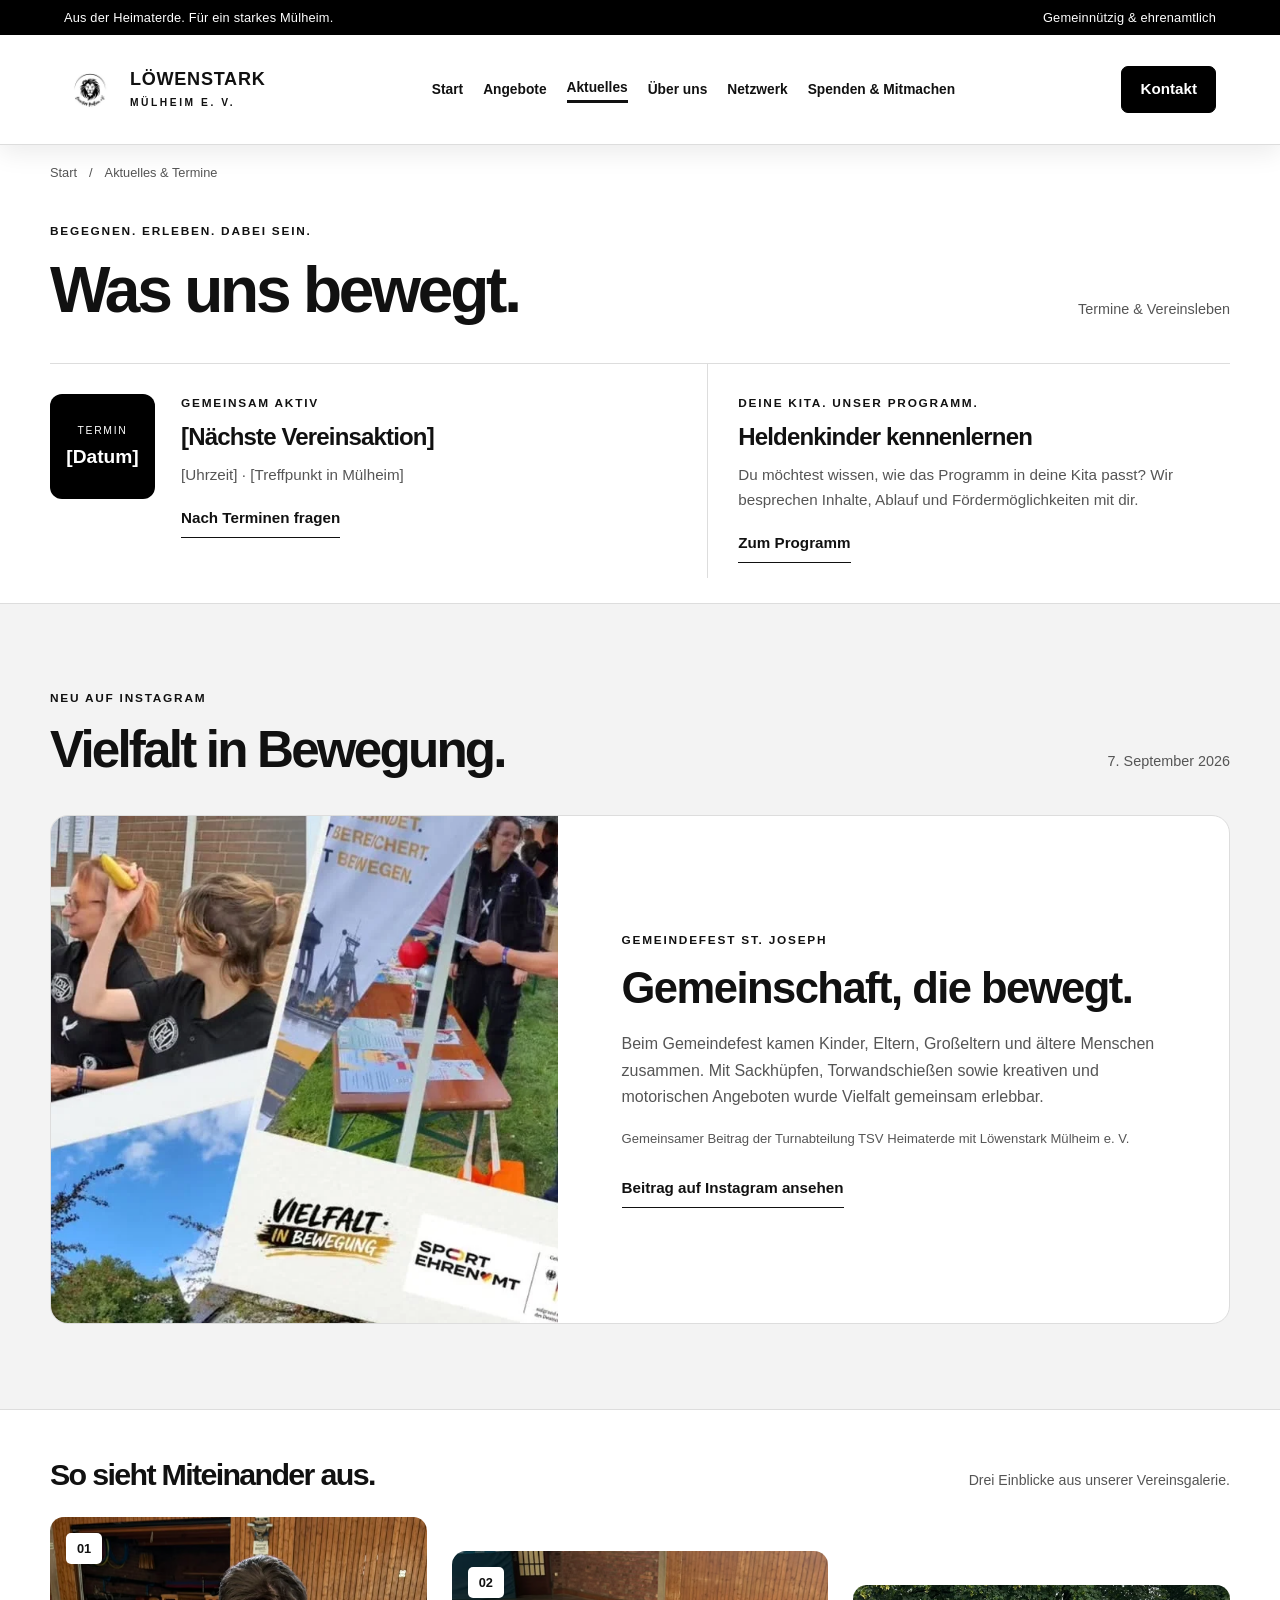
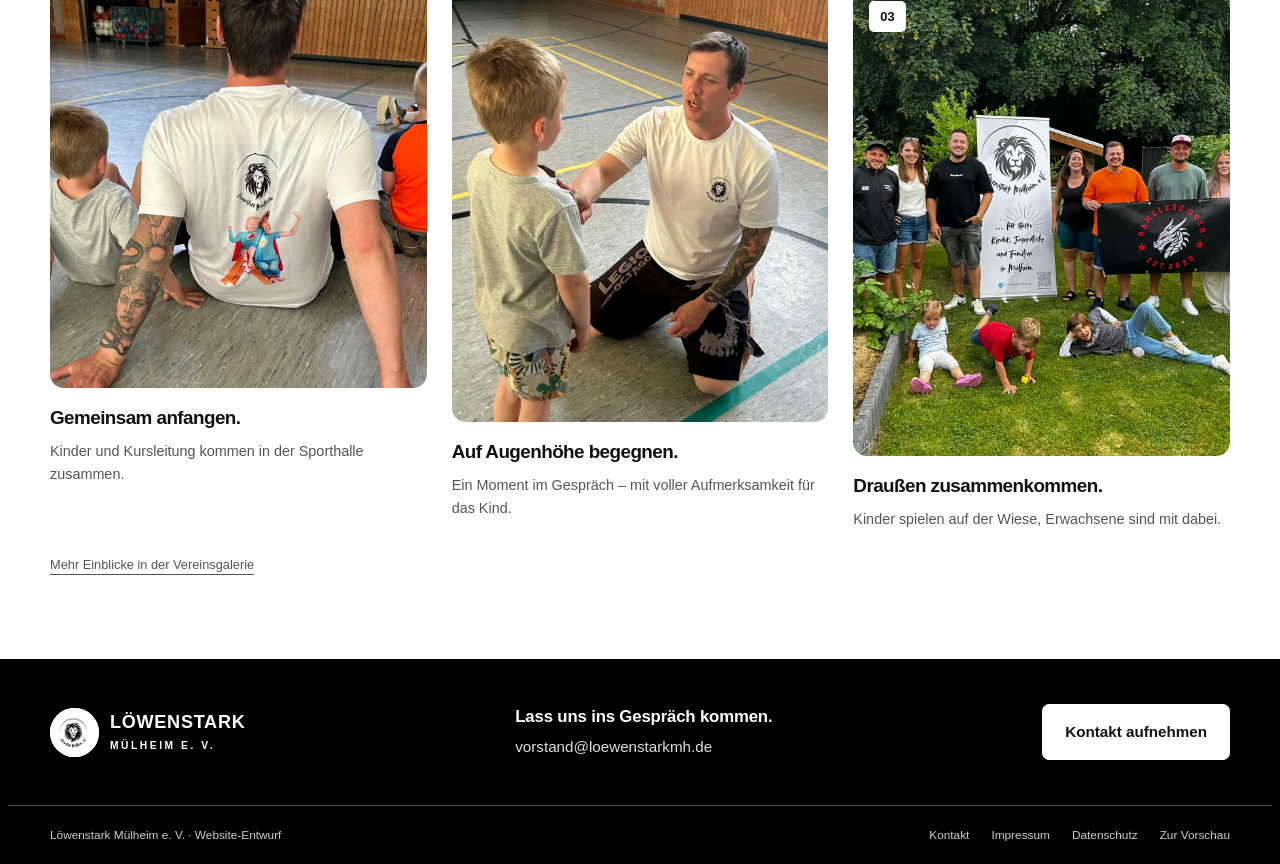
==== commit 555bb7f6: "Instagram-Beitrag unter Aktuelles ergänzen" ====
--- a/aktuelles.html
+++ b/aktuelles.html
@@ -1,6 +1,6 @@
 <!doctype html>
-<html lang="de"><head><meta charset="utf-8"><meta name="viewport" content="width=device-width, initial-scale=1"><title>Aktuelles &amp; Termine | Löwenstark Mülheim e. V.</title><meta name="description" content="Was Löwenstark bewegt: Termine, Vereinsaktionen und farbige Einblicke in unser Miteinander in Mülheim."><meta name="robots" content="noindex,nofollow"><meta name="theme-color" content="#000000"><link rel="icon" href="assets/favicon.svg" type="image/svg+xml"><link rel="stylesheet" href="style.css?v=20260911-sticky-header-all-v6"><script src="app.js?v=20260911-seiten" defer></script></head><body class="subpage"><a class="skip" href="#inhalt">Zum Inhalt springen</a><div class="topline"><span>Aus der Heimaterde. Für ein starkes Mülheim.</span><span>Gemeinnützig & ehrenamtlich</span></div><header class="header"><a class="brand" href="index.html" aria-label="Löwenstark Mülheim – Startseite"><span class="brand-logo"><img src="assets/logo.avif" alt="" width="49" height="49"></span><span>LÖWENSTARK<small>MÜLHEIM E. V.</small></span></a><button class="menu-toggle" aria-expanded="false" aria-controls="navigation">Menü</button><nav id="navigation" aria-label="Hauptnavigation"><a href="index.html">Start</a><a href="angebote.html">Angebote</a><a href="aktuelles.html" aria-current="page">Aktuelles</a><a href="ueber-uns.html">Über uns</a><a href="netzwerk.html">Netzwerk</a><a href="mitmachen.html">Spenden &amp; Mitmachen</a><a class="mobile-contact" href="kontakt.html">Kontakt</a></nav><a class="button small header-contact" href="kontakt.html">Kontakt</a></header><main id="inhalt"><div class="wrap breadcrumb"><a href="index.html">Start</a><span aria-hidden="true">/</span><span>Aktuelles &amp; Termine</span></div><section class="news section wrap page-news" id="aktuelles" aria-labelledby="news-title"><div class="section-heading"><div><p class="eyebrow">BEGEGNEN. ERLEBEN. DABEI SEIN.</p><h1 id="news-title">Was uns bewegt.</h1></div><span class="section-aside">Termine & Vereinsleben</span></div><div class="news-grid"><article class="event-card"><div class="date-box"><span>TERMIN</span><strong>[Datum]</strong></div><div><p class="eyebrow">GEMEINSAM AKTIV</p><h3>[Nächste Vereinsaktion]</h3><p>[Uhrzeit] · [Treffpunkt in Mülheim]</p><a class="text-button" href="kontakt.html?anliegen=Informationen+zu+Terminen">Nach Terminen fragen</a></div></article><article class="news-note"><p class="eyebrow">DEINE KITA. UNSER PROGRAMM.</p><h3>Heldenkinder kennenlernen</h3><p>Du möchtest wissen, wie das Programm in deine Kita passt? Wir besprechen Inhalte, Ablauf und Fördermöglichkeiten mit dir.</p><a class="text-button" href="angebote.html">Zum Programm</a></article></div></section><section class="wrap story-page section"><div class="photo-story" aria-labelledby="story-title"><div class="story-heading"><h2 id="story-title">So sieht Miteinander aus.</h2><p>Drei Einblicke aus unserer Vereinsgalerie.</p></div><div class="story-grid">
+<html lang="de"><head><meta charset="utf-8"><meta name="viewport" content="width=device-width, initial-scale=1"><title>Aktuelles &amp; Termine | Löwenstark Mülheim e. V.</title><meta name="description" content="Was Löwenstark bewegt: Termine, Vereinsaktionen und farbige Einblicke in unser Miteinander in Mülheim."><meta name="robots" content="noindex,nofollow"><meta name="theme-color" content="#000000"><link rel="icon" href="assets/favicon.svg" type="image/svg+xml"><link rel="stylesheet" href="style.css?v=20260911-instagram-v7"><script src="app.js?v=20260911-seiten" defer></script></head><body class="subpage"><a class="skip" href="#inhalt">Zum Inhalt springen</a><div class="topline"><span>Aus der Heimaterde. Für ein starkes Mülheim.</span><span>Gemeinnützig & ehrenamtlich</span></div><header class="header"><a class="brand" href="index.html" aria-label="Löwenstark Mülheim – Startseite"><span class="brand-logo"><img src="assets/logo.avif" alt="" width="49" height="49"></span><span>LÖWENSTARK<small>MÜLHEIM E. V.</small></span></a><button class="menu-toggle" aria-expanded="false" aria-controls="navigation">Menü</button><nav id="navigation" aria-label="Hauptnavigation"><a href="index.html">Start</a><a href="angebote.html">Angebote</a><a href="aktuelles.html" aria-current="page">Aktuelles</a><a href="ueber-uns.html">Über uns</a><a href="netzwerk.html">Netzwerk</a><a href="mitmachen.html">Spenden &amp; Mitmachen</a><a class="mobile-contact" href="kontakt.html">Kontakt</a></nav><a class="button small header-contact" href="kontakt.html">Kontakt</a></header><main id="inhalt"><div class="wrap breadcrumb"><a href="index.html">Start</a><span aria-hidden="true">/</span><span>Aktuelles &amp; Termine</span></div><section class="news section wrap page-news" id="aktuelles" aria-labelledby="news-title"><div class="section-heading"><div><p class="eyebrow">BEGEGNEN. ERLEBEN. DABEI SEIN.</p><h1 id="news-title">Was uns bewegt.</h1></div><span class="section-aside">Termine & Vereinsleben</span></div><div class="news-grid"><article class="event-card"><div class="date-box"><span>TERMIN</span><strong>[Datum]</strong></div><div><p class="eyebrow">GEMEINSAM AKTIV</p><h3>[Nächste Vereinsaktion]</h3><p>[Uhrzeit] · [Treffpunkt in Mülheim]</p><a class="text-button" href="kontakt.html?anliegen=Informationen+zu+Terminen">Nach Terminen fragen</a></div></article><article class="news-note"><p class="eyebrow">DEINE KITA. UNSER PROGRAMM.</p><h3>Heldenkinder kennenlernen</h3><p>Du möchtest wissen, wie das Programm in deine Kita passt? Wir besprechen Inhalte, Ablauf und Fördermöglichkeiten mit dir.</p><a class="text-button" href="angebote.html">Zum Programm</a></article></div></section><section class="instagram-section section" aria-labelledby="instagram-title"><div class="wrap"><div class="section-heading"><div><p class="eyebrow">NEU AUF INSTAGRAM</p><h2 id="instagram-title">Vielfalt in Bewegung.</h2></div><span class="section-aside">7. September 2026</span></div><article class="instagram-card"><a class="instagram-visual" href="https://www.instagram.com/p/Dc_jgS8jTpD/?img_index=1" target="_blank" rel="noopener" aria-label="Instagram-Beitrag zum Gemeindefest St. Joseph öffnen"><img src="assets/instagram-gemeindefest-st-joseph.webp" alt="Collage vom Gemeindefest St. Joseph mit Mitmachstation, Vereinshelferinnen und dem Schriftzug Vielfalt in Bewegung." loading="lazy" width="640" height="640"></a><div class="instagram-copy"><p class="eyebrow">GEMEINDEFEST ST. JOSEPH</p><h3>Gemeinschaft, die bewegt.</h3><p>Beim Gemeindefest kamen Kinder, Eltern, Großeltern und ältere Menschen zusammen. Mit Sackhüpfen, Torwandschießen sowie kreativen und motorischen Angeboten wurde Vielfalt gemeinsam erlebbar.</p><p class="instagram-credit">Gemeinsamer Beitrag der Turnabteilung TSV Heimaterde mit Löwenstark Mülheim e. V.</p><a class="text-button" href="https://www.instagram.com/p/Dc_jgS8jTpD/?img_index=1" target="_blank" rel="noopener">Beitrag auf Instagram ansehen</a></div></article></div></section><section class="wrap story-page section"><div class="photo-story" aria-labelledby="story-title"><div class="story-heading"><h2 id="story-title">So sieht Miteinander aus.</h2><p>Drei Einblicke aus unserer Vereinsgalerie.</p></div><div class="story-grid">
 <figure class="story-frame"><div class="story-image"><img src="assets/kids-gym.avif" alt="Kinder und ein Trainer sitzen gemeinsam auf dem Boden einer Sporthalle." loading="lazy" width="1440" height="1440"><span class="story-number" aria-hidden="true">01</span></div><figcaption><strong>Gemeinsam anfangen.</strong><p>Kinder und Kursleitung kommen in der Sporthalle zusammen.</p></figcaption></figure>
 <figure class="story-frame"><div class="story-image"><img src="assets/hero.avif" alt="Ein Trainer kniet vor einem Kind und spricht mit ihm auf Augenhöhe." loading="lazy" width="1440" height="1440"><span class="story-number" aria-hidden="true">02</span></div><figcaption><strong>Auf Augenhöhe begegnen.</strong><p>Ein Moment im Gespräch – mit voller Aufmerksamkeit für das Kind.</p></figcaption></figure>
 <figure class="story-frame"><div class="story-image"><img src="assets/community.avif" alt="Kinder spielen auf einer Wiese; Erwachsene stehen neben dem Banner von Löwenstark Mülheim." loading="lazy" width="1440" height="1440"><span class="story-number" aria-hidden="true">03</span></div><figcaption><strong>Draußen zusammenkommen.</strong><p>Kinder spielen auf der Wiese, Erwachsene sind mit dabei.</p></figcaption></figure>
-</div><a class="story-source" href="https://loewenstark-muelheim-e-v.jimdosite.com/galerie/" target="_blank" rel="noopener">Mehr Einblicke in der Vereinsgalerie</a></div></section></main><footer><div class="wrap footer-main"><a class="brand" href="index.html"><span class="brand-logo"><img src="assets/logo.avif" alt="" width="49" height="49"></span><span>LÖWENSTARK<small>MÜLHEIM E. V.</small></span></a><div><h3>Lass uns ins Gespräch kommen.</h3><a class="footer-email" href="mailto:vorstand@loewenstarkmh.de">vorstand@loewenstarkmh.de</a></div><a class="button inverse" href="kontakt.html">Kontakt aufnehmen</a></div><div class="wrap footer-bottom"><span>Löwenstark Mülheim e. V. · Website-Entwurf</span><div><a href="kontakt.html">Kontakt</a><a href="https://loewenstark-muelheim-e-v.jimdosite.com/impressum/" target="_blank" rel="noopener">Impressum</a><a href="https://loewenstark-muelheim-e-v.jimdosite.com/datenschutz/" target="_blank" rel="noopener">Datenschutz</a><button data-open="hinweis">Zur Vorschau</button></div></div></footer><dialog id="hinweis" aria-labelledby="preview-heading"><button class="close" data-close aria-label="Schließen">×</button><p class="eyebrow">GESTALTUNGSVORSCHLAG</p><h2 id="preview-heading">Eine Vorschau<br>für Löwenstark.</h2><p>Dieser Entwurf zeigt die neue Gestaltung und die wichtigsten Wege zu Kursanfrage, Spenden und Mitmachen. Die bestehende Jimdo-Website wurde nicht verändert.</p><p>Angaben in eckigen Klammern sind noch zu ergänzen. Kontakt öffnet einen E-Mail-Entwurf; ein Online-Zahlungsdienst ist nicht verbunden.</p><p>Fotos und Vereinsangaben stammen von der vorhandenen Website. Vor einer öffentlichen Verwendung sollten Aktualität und Bildfreigaben bestätigt werden.</p></dialog></body></html>+</div><a class="story-source" href="https://loewenstark-muelheim-e-v.jimdosite.com/galerie/" target="_blank" rel="noopener">Mehr Einblicke in der Vereinsgalerie</a></div></section></main><footer><div class="wrap footer-main"><a class="brand" href="index.html"><span class="brand-logo"><img src="assets/logo.avif" alt="" width="49" height="49"></span><span>LÖWENSTARK<small>MÜLHEIM E. V.</small></span></a><div><h3>Lass uns ins Gespräch kommen.</h3><a class="footer-email" href="mailto:vorstand@loewenstarkmh.de">vorstand@loewenstarkmh.de</a></div><a class="button inverse" href="kontakt.html">Kontakt aufnehmen</a></div><div class="wrap footer-bottom"><span>Löwenstark Mülheim e. V. · Website-Entwurf</span><div><a href="kontakt.html">Kontakt</a><a href="https://loewenstark-muelheim-e-v.jimdosite.com/impressum/" target="_blank" rel="noopener">Impressum</a><a href="https://loewenstark-muelheim-e-v.jimdosite.com/datenschutz/" target="_blank" rel="noopener">Datenschutz</a><button data-open="hinweis">Zur Vorschau</button></div></div></footer><dialog id="hinweis" aria-labelledby="preview-heading"><button class="close" data-close aria-label="Schließen">×</button><p class="eyebrow">GESTALTUNGSVORSCHLAG</p><h2 id="preview-heading">Eine Vorschau<br>für Löwenstark.</h2><p>Dieser Entwurf zeigt die neue Gestaltung und die wichtigsten Wege zu Kursanfrage, Spenden und Mitmachen. Die bestehende Jimdo-Website wurde nicht verändert.</p><p>Angaben in eckigen Klammern sind noch zu ergänzen. Kontakt öffnet einen E-Mail-Entwurf; ein Online-Zahlungsdienst ist nicht verbunden.</p><p>Fotos und Vereinsangaben stammen von der vorhandenen Website. Vor einer öffentlichen Verwendung sollten Aktualität und Bildfreigaben bestätigt werden.</p></dialog></body></html>
--- a/style.css
+++ b/style.css
@@ -195,4 +195,20 @@
 .header{
  position:sticky;top:0;z-index:80;background:var(--paper);
  border-bottom:1px solid var(--line);box-shadow:0 8px 24px rgba(0,0,0,.08)
-}+}
+
+/* Aktuelles: redaktionell eingebundener Instagram-Beitrag ohne Drittanbieter-Skript. */
+.instagram-section{background:#f3f3f3;border-block:1px solid var(--line)}
+.instagram-card{display:grid;grid-template-columns:minmax(300px,.86fr) minmax(0,1.14fr);background:#fff;border:1px solid var(--line);border-radius:18px;overflow:hidden}
+.instagram-visual{display:block;aspect-ratio:1/1;background:#e8e8e8;overflow:hidden}
+.instagram-visual img{object-fit:cover}
+.instagram-copy{padding:clamp(30px,5vw,68px);display:flex;flex-direction:column;align-items:flex-start;justify-content:center}
+.instagram-copy h3{font-size:clamp(2rem,3.4vw,3.3rem);margin:15px 0 20px;line-height:1.06}
+.instagram-copy>p:not(.eyebrow){max-width:610px;color:var(--muted)}
+.instagram-copy .instagram-credit{font-size:.82rem;margin-top:18px;color:#666}
+.instagram-copy .text-button{margin-top:27px}
+@media(max-width:760px){
+ .instagram-card{grid-template-columns:1fr}
+ .instagram-copy{padding:30px 25px}
+ .instagram-copy h3{font-size:2.2rem}
+}
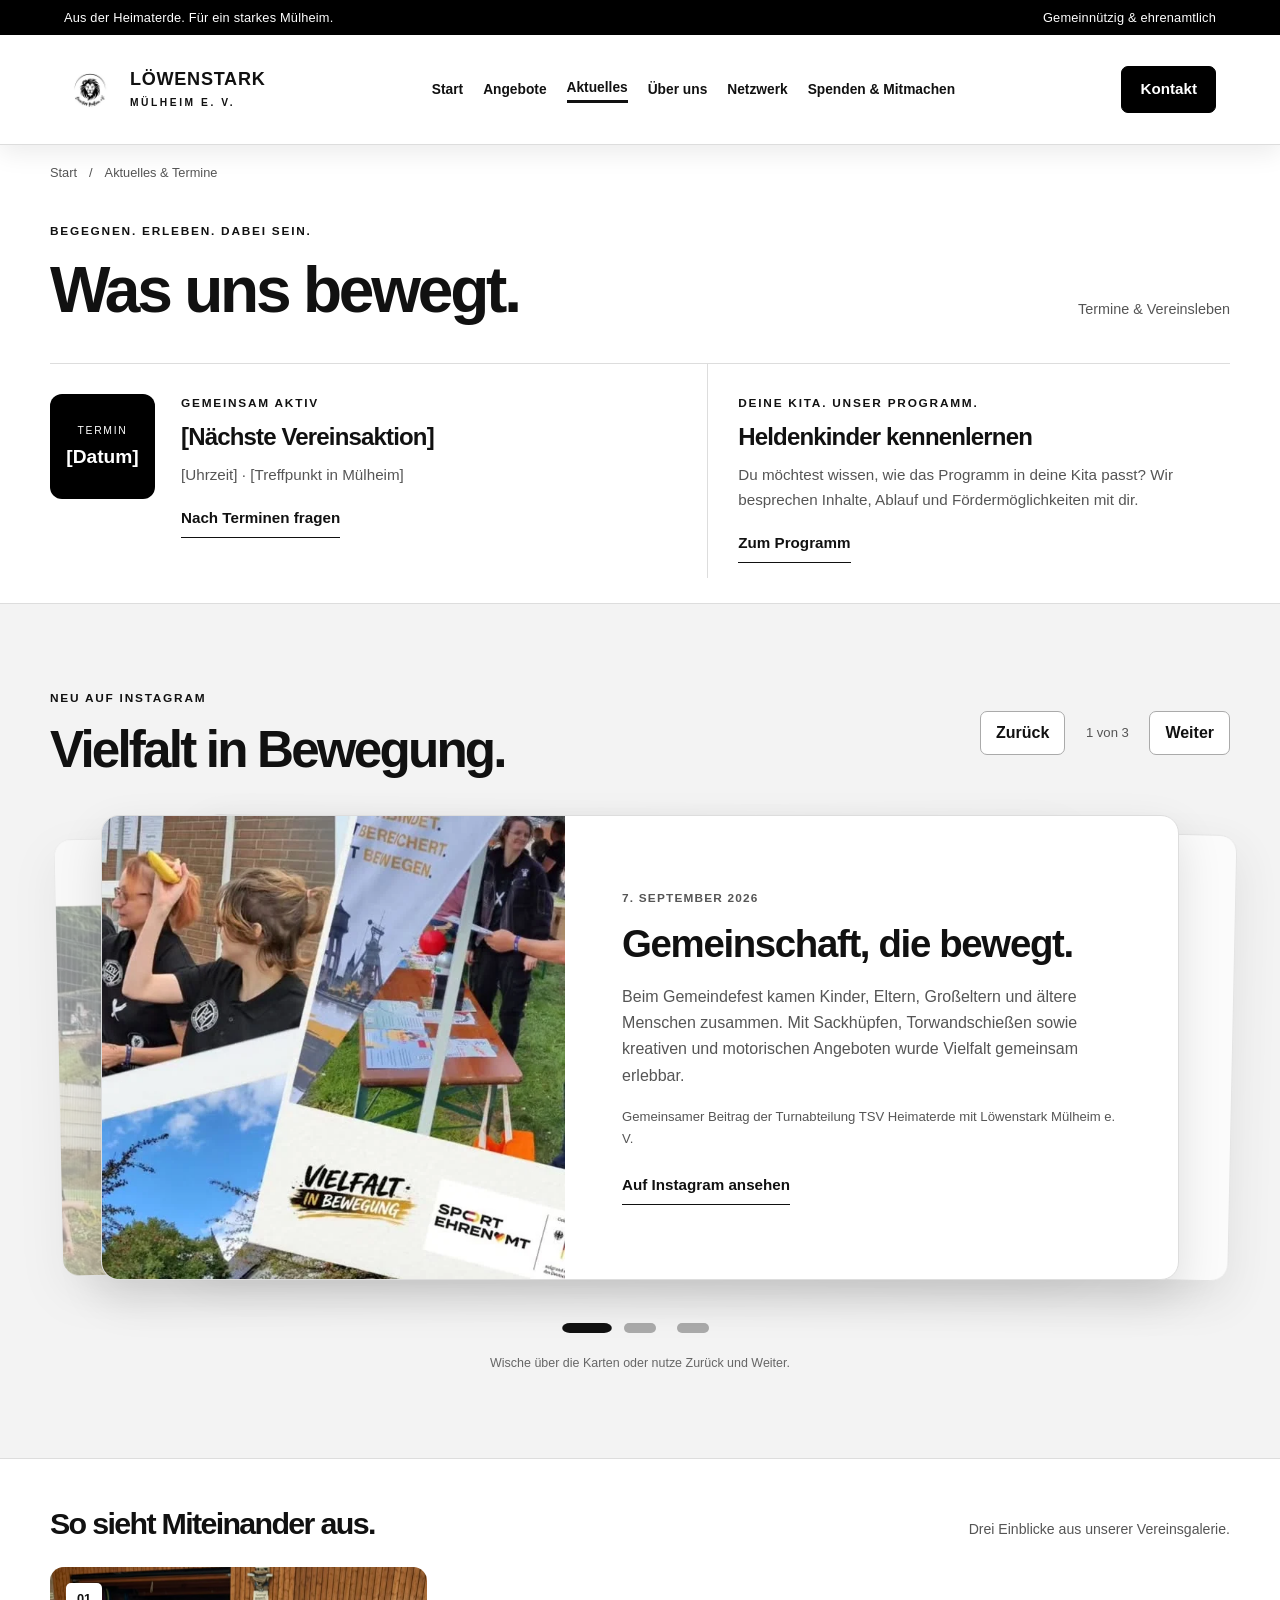
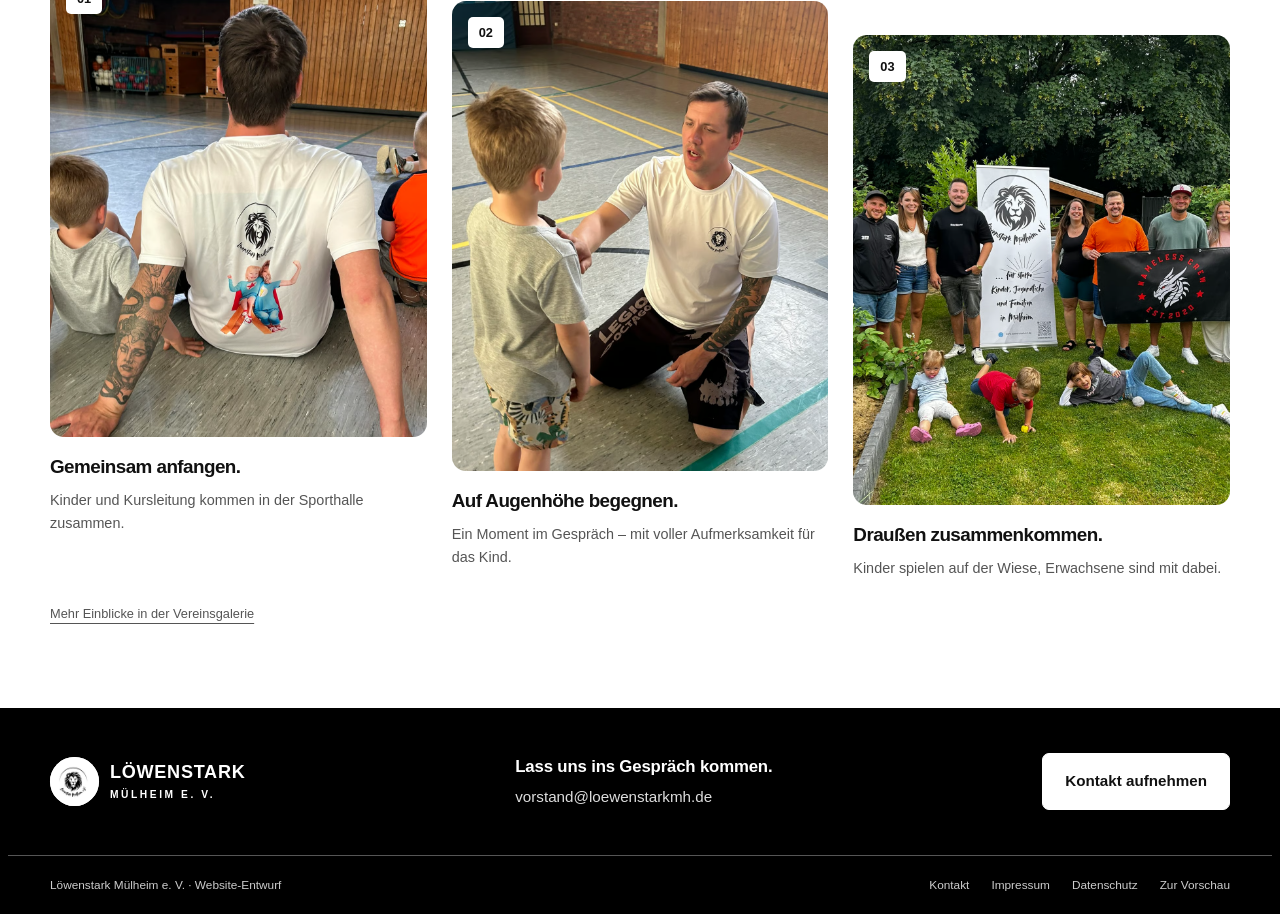
==== commit 1dd67312: "Instagram-Beiträge als Swipe-Karten gestalten" ====
--- a/aktuelles.html
+++ b/aktuelles.html
@@ -1,5 +1,5 @@
 <!doctype html>
-<html lang="de"><head><meta charset="utf-8"><meta name="viewport" content="width=device-width, initial-scale=1"><title>Aktuelles &amp; Termine | Löwenstark Mülheim e. V.</title><meta name="description" content="Was Löwenstark bewegt: Termine, Vereinsaktionen und farbige Einblicke in unser Miteinander in Mülheim."><meta name="robots" content="noindex,nofollow"><meta name="theme-color" content="#000000"><link rel="icon" href="assets/favicon.svg" type="image/svg+xml"><link rel="stylesheet" href="style.css?v=20260911-instagram-v7"><script src="app.js?v=20260911-seiten" defer></script></head><body class="subpage"><a class="skip" href="#inhalt">Zum Inhalt springen</a><div class="topline"><span>Aus der Heimaterde. Für ein starkes Mülheim.</span><span>Gemeinnützig & ehrenamtlich</span></div><header class="header"><a class="brand" href="index.html" aria-label="Löwenstark Mülheim – Startseite"><span class="brand-logo"><img src="assets/logo.avif" alt="" width="49" height="49"></span><span>LÖWENSTARK<small>MÜLHEIM E. V.</small></span></a><button class="menu-toggle" aria-expanded="false" aria-controls="navigation">Menü</button><nav id="navigation" aria-label="Hauptnavigation"><a href="index.html">Start</a><a href="angebote.html">Angebote</a><a href="aktuelles.html" aria-current="page">Aktuelles</a><a href="ueber-uns.html">Über uns</a><a href="netzwerk.html">Netzwerk</a><a href="mitmachen.html">Spenden &amp; Mitmachen</a><a class="mobile-contact" href="kontakt.html">Kontakt</a></nav><a class="button small header-contact" href="kontakt.html">Kontakt</a></header><main id="inhalt"><div class="wrap breadcrumb"><a href="index.html">Start</a><span aria-hidden="true">/</span><span>Aktuelles &amp; Termine</span></div><section class="news section wrap page-news" id="aktuelles" aria-labelledby="news-title"><div class="section-heading"><div><p class="eyebrow">BEGEGNEN. ERLEBEN. DABEI SEIN.</p><h1 id="news-title">Was uns bewegt.</h1></div><span class="section-aside">Termine & Vereinsleben</span></div><div class="news-grid"><article class="event-card"><div class="date-box"><span>TERMIN</span><strong>[Datum]</strong></div><div><p class="eyebrow">GEMEINSAM AKTIV</p><h3>[Nächste Vereinsaktion]</h3><p>[Uhrzeit] · [Treffpunkt in Mülheim]</p><a class="text-button" href="kontakt.html?anliegen=Informationen+zu+Terminen">Nach Terminen fragen</a></div></article><article class="news-note"><p class="eyebrow">DEINE KITA. UNSER PROGRAMM.</p><h3>Heldenkinder kennenlernen</h3><p>Du möchtest wissen, wie das Programm in deine Kita passt? Wir besprechen Inhalte, Ablauf und Fördermöglichkeiten mit dir.</p><a class="text-button" href="angebote.html">Zum Programm</a></article></div></section><section class="instagram-section section" aria-labelledby="instagram-title"><div class="wrap"><div class="section-heading"><div><p class="eyebrow">NEU AUF INSTAGRAM</p><h2 id="instagram-title">Vielfalt in Bewegung.</h2></div><span class="section-aside">7. September 2026</span></div><article class="instagram-card"><a class="instagram-visual" href="https://www.instagram.com/p/Dc_jgS8jTpD/?img_index=1" target="_blank" rel="noopener" aria-label="Instagram-Beitrag zum Gemeindefest St. Joseph öffnen"><img src="assets/instagram-gemeindefest-st-joseph.webp" alt="Collage vom Gemeindefest St. Joseph mit Mitmachstation, Vereinshelferinnen und dem Schriftzug Vielfalt in Bewegung." loading="lazy" width="640" height="640"></a><div class="instagram-copy"><p class="eyebrow">GEMEINDEFEST ST. JOSEPH</p><h3>Gemeinschaft, die bewegt.</h3><p>Beim Gemeindefest kamen Kinder, Eltern, Großeltern und ältere Menschen zusammen. Mit Sackhüpfen, Torwandschießen sowie kreativen und motorischen Angeboten wurde Vielfalt gemeinsam erlebbar.</p><p class="instagram-credit">Gemeinsamer Beitrag der Turnabteilung TSV Heimaterde mit Löwenstark Mülheim e. V.</p><a class="text-button" href="https://www.instagram.com/p/Dc_jgS8jTpD/?img_index=1" target="_blank" rel="noopener">Beitrag auf Instagram ansehen</a></div></article></div></section><section class="wrap story-page section"><div class="photo-story" aria-labelledby="story-title"><div class="story-heading"><h2 id="story-title">So sieht Miteinander aus.</h2><p>Drei Einblicke aus unserer Vereinsgalerie.</p></div><div class="story-grid">
+<html lang="de"><head><meta charset="utf-8"><meta name="viewport" content="width=device-width, initial-scale=1"><title>Aktuelles &amp; Termine | Löwenstark Mülheim e. V.</title><meta name="description" content="Was Löwenstark bewegt: Termine, Vereinsaktionen und farbige Einblicke in unser Miteinander in Mülheim."><meta name="robots" content="noindex,nofollow"><meta name="theme-color" content="#000000"><link rel="icon" href="assets/favicon.svg" type="image/svg+xml"><link rel="stylesheet" href="style.css?v=20260911-instagram-deck-v8"><script src="app.js?v=20260911-instagram-deck-v2" defer></script></head><body class="subpage"><a class="skip" href="#inhalt">Zum Inhalt springen</a><div class="topline"><span>Aus der Heimaterde. Für ein starkes Mülheim.</span><span>Gemeinnützig & ehrenamtlich</span></div><header class="header"><a class="brand" href="index.html" aria-label="Löwenstark Mülheim – Startseite"><span class="brand-logo"><img src="assets/logo.avif" alt="" width="49" height="49"></span><span>LÖWENSTARK<small>MÜLHEIM E. V.</small></span></a><button class="menu-toggle" aria-expanded="false" aria-controls="navigation">Menü</button><nav id="navigation" aria-label="Hauptnavigation"><a href="index.html">Start</a><a href="angebote.html">Angebote</a><a href="aktuelles.html" aria-current="page">Aktuelles</a><a href="ueber-uns.html">Über uns</a><a href="netzwerk.html">Netzwerk</a><a href="mitmachen.html">Spenden &amp; Mitmachen</a><a class="mobile-contact" href="kontakt.html">Kontakt</a></nav><a class="button small header-contact" href="kontakt.html">Kontakt</a></header><main id="inhalt"><div class="wrap breadcrumb"><a href="index.html">Start</a><span aria-hidden="true">/</span><span>Aktuelles &amp; Termine</span></div><section class="news section wrap page-news" id="aktuelles" aria-labelledby="news-title"><div class="section-heading"><div><p class="eyebrow">BEGEGNEN. ERLEBEN. DABEI SEIN.</p><h1 id="news-title">Was uns bewegt.</h1></div><span class="section-aside">Termine & Vereinsleben</span></div><div class="news-grid"><article class="event-card"><div class="date-box"><span>TERMIN</span><strong>[Datum]</strong></div><div><p class="eyebrow">GEMEINSAM AKTIV</p><h3>[Nächste Vereinsaktion]</h3><p>[Uhrzeit] · [Treffpunkt in Mülheim]</p><a class="text-button" href="kontakt.html?anliegen=Informationen+zu+Terminen">Nach Terminen fragen</a></div></article><article class="news-note"><p class="eyebrow">DEINE KITA. UNSER PROGRAMM.</p><h3>Heldenkinder kennenlernen</h3><p>Du möchtest wissen, wie das Programm in deine Kita passt? Wir besprechen Inhalte, Ablauf und Fördermöglichkeiten mit dir.</p><a class="text-button" href="angebote.html">Zum Programm</a></article></div></section><section class="instagram-section section" aria-labelledby="instagram-title"><div class="wrap"><div class="section-heading instagram-heading"><div><p class="eyebrow">NEU AUF INSTAGRAM</p><h2 id="instagram-title">Vielfalt in Bewegung.</h2></div><div class="instagram-controls" aria-label="Instagram-Beiträge steuern"><button type="button" data-instagram-prev>Zurück</button><span class="instagram-status" aria-live="polite">1 von 3</span><button type="button" data-instagram-next>Weiter</button></div></div><div class="instagram-deck" data-instagram-deck tabindex="0" role="region" aria-roledescription="Karussell" aria-label="Drei aktuelle Instagram-Beiträge"><article class="instagram-card" data-instagram-card><a class="instagram-visual" href="https://www.instagram.com/p/Dc_jgS8jTpD/?img_index=1" target="_blank" rel="noopener" aria-label="Instagram-Beitrag zum Gemeindefest St. Joseph öffnen"><img draggable="false" src="assets/instagram-gemeindefest-st-joseph.webp" alt="Collage vom Gemeindefest St. Joseph mit Mitmachstation, Vereinshelferinnen und dem Schriftzug Vielfalt in Bewegung." loading="lazy" width="640" height="640"></a><div class="instagram-copy"><p class="instagram-date">7. September 2026</p><h3>Gemeinschaft, die bewegt.</h3><p>Beim Gemeindefest kamen Kinder, Eltern, Großeltern und ältere Menschen zusammen. Mit Sackhüpfen, Torwandschießen sowie kreativen und motorischen Angeboten wurde Vielfalt gemeinsam erlebbar.</p><p class="instagram-credit">Gemeinsamer Beitrag der Turnabteilung TSV Heimaterde mit Löwenstark Mülheim e. V.</p><a class="text-button" href="https://www.instagram.com/p/Dc_jgS8jTpD/?img_index=1" target="_blank" rel="noopener">Auf Instagram ansehen</a></div></article><article class="instagram-card" data-instagram-card><a class="instagram-visual" href="https://www.instagram.com/p/Dc740OMl3eq/" target="_blank" rel="noopener" aria-label="Instagram-Beitrag über Haltung im Sport öffnen"><img draggable="false" src="assets/instagram-haltung-im-sport.webp" alt="Schulung zu Vielfalt in Bewegung mit einem Referenten, einem Bildschirm und einem Projektbanner." loading="lazy" width="640" height="640"></a><div class="instagram-copy"><p class="instagram-date">5. September 2026</p><h3>Haltung beginnt im Sport.</h3><p>Übungsleitungen und sportliche Fachkräfte prägen das Miteinander im Verein. In Schulungen geht es um Vorurteile, Ausgrenzung, Konflikte und darum, demokratische Werte im Vereinsalltag vorzuleben.</p><p class="instagram-credit">Beitrag von Löwenstark Mülheim e. V.</p><a class="text-button" href="https://www.instagram.com/p/Dc740OMl3eq/" target="_blank" rel="noopener">Auf Instagram ansehen</a></div></article><article class="instagram-card" data-instagram-card><a class="instagram-visual" href="https://www.instagram.com/p/Dc7yhqWl_di/" target="_blank" rel="noopener" aria-label="Instagram-Beitrag über Demokratie in Bewegung öffnen"><img draggable="false" src="assets/instagram-demokratie-in-bewegung.webp" alt="Kinder und Jugendliche bewegen sich gemeinsam auf einem Sportplatz." loading="lazy" width="640" height="640"></a><div class="instagram-copy"><p class="instagram-date">5. September 2026</p><h3>Demokratie in Bewegung erleben.</h3><p>Kinder und Jugendliche lernen beim Sport, fair zusammenzuarbeiten, Unterschiede auszuhalten und gemeinsam Lösungen zu finden. Vielfalt und Demokratie werden dabei altersgerecht und spielerisch vermittelt.</p><p class="instagram-credit">Beitrag von Löwenstark Mülheim e. V.</p><a class="text-button" href="https://www.instagram.com/p/Dc7yhqWl_di/" target="_blank" rel="noopener">Auf Instagram ansehen</a></div></article></div><div class="instagram-dots" aria-label="Beitrag auswählen"><button type="button" data-instagram-dot="0" aria-label="Beitrag 1 anzeigen" aria-current="true"></button><button type="button" data-instagram-dot="1" aria-label="Beitrag 2 anzeigen"></button><button type="button" data-instagram-dot="2" aria-label="Beitrag 3 anzeigen"></button></div><p class="instagram-hint">Wische über die Karten oder nutze Zurück und Weiter.</p></div></section><section class="wrap story-page section"><div class="photo-story" aria-labelledby="story-title"><div class="story-heading"><h2 id="story-title">So sieht Miteinander aus.</h2><p>Drei Einblicke aus unserer Vereinsgalerie.</p></div><div class="story-grid">
 <figure class="story-frame"><div class="story-image"><img src="assets/kids-gym.avif" alt="Kinder und ein Trainer sitzen gemeinsam auf dem Boden einer Sporthalle." loading="lazy" width="1440" height="1440"><span class="story-number" aria-hidden="true">01</span></div><figcaption><strong>Gemeinsam anfangen.</strong><p>Kinder und Kursleitung kommen in der Sporthalle zusammen.</p></figcaption></figure>
 <figure class="story-frame"><div class="story-image"><img src="assets/hero.avif" alt="Ein Trainer kniet vor einem Kind und spricht mit ihm auf Augenhöhe." loading="lazy" width="1440" height="1440"><span class="story-number" aria-hidden="true">02</span></div><figcaption><strong>Auf Augenhöhe begegnen.</strong><p>Ein Moment im Gespräch – mit voller Aufmerksamkeit für das Kind.</p></figcaption></figure>
 <figure class="story-frame"><div class="story-image"><img src="assets/community.avif" alt="Kinder spielen auf einer Wiese; Erwachsene stehen neben dem Banner von Löwenstark Mülheim." loading="lazy" width="1440" height="1440"><span class="story-number" aria-hidden="true">03</span></div><figcaption><strong>Draußen zusammenkommen.</strong><p>Kinder spielen auf der Wiese, Erwachsene sind mit dabei.</p></figcaption></figure>
--- a/style.css
+++ b/style.css
@@ -197,18 +197,40 @@
  border-bottom:1px solid var(--line);box-shadow:0 8px 24px rgba(0,0,0,.08)
 }
 
-/* Aktuelles: redaktionell eingebundener Instagram-Beitrag ohne Drittanbieter-Skript. */
-.instagram-section{background:#f3f3f3;border-block:1px solid var(--line)}
-.instagram-card{display:grid;grid-template-columns:minmax(300px,.86fr) minmax(0,1.14fr);background:#fff;border:1px solid var(--line);border-radius:18px;overflow:hidden}
+/* Aktuelles: überlappender, wischbarer Instagram-Kartenstapel ohne Drittanbieter-Skript. */
+.instagram-section{background:#f3f3f3;border-block:1px solid var(--line);overflow:hidden}
+.instagram-heading{align-items:center}
+.instagram-controls{display:flex;align-items:center;gap:13px}
+.instagram-controls button{min-height:44px;padding:9px 15px;border:1px solid #aaa;border-radius:7px;background:#fff;font-weight:700}
+.instagram-controls button:hover{background:#111;color:#fff;border-color:#111}
+.instagram-status{min-width:58px;text-align:center;font-size:.82rem;color:var(--muted);font-variant-numeric:tabular-nums}
+.instagram-deck{display:grid;grid-template-columns:1fr;touch-action:pan-y;outline-offset:8px;min-width:0;-webkit-user-select:none;user-select:none}
+.instagram-card{grid-area:1/1;width:calc(100% - clamp(38px,8vw,112px));justify-self:center;display:grid;grid-template-columns:minmax(300px,.86fr) minmax(0,1.14fr);background:#fff;border:1px solid var(--line);border-radius:18px;overflow:hidden;box-shadow:0 18px 45px rgba(0,0,0,.12);transition:transform .42s cubic-bezier(.2,.75,.25,1),opacity .3s;will-change:transform,opacity}
+.instagram-card[data-state="active"]{position:relative;z-index:3;transform:translateX(0) rotate(0) scale(1);opacity:1;pointer-events:auto}
+.instagram-card[data-state="previous"]{z-index:1;transform:translateX(-7%) rotate(-1.2deg) scale(.94);opacity:.45;pointer-events:none}
+.instagram-card[data-state="next"]{z-index:2;transform:translateX(7%) rotate(1.2deg) scale(.96);opacity:.68;pointer-events:none}
 .instagram-visual{display:block;aspect-ratio:1/1;background:#e8e8e8;overflow:hidden}
-.instagram-visual img{object-fit:cover}
-.instagram-copy{padding:clamp(30px,5vw,68px);display:flex;flex-direction:column;align-items:flex-start;justify-content:center}
-.instagram-copy h3{font-size:clamp(2rem,3.4vw,3.3rem);margin:15px 0 20px;line-height:1.06}
-.instagram-copy>p:not(.eyebrow){max-width:610px;color:var(--muted)}
-.instagram-copy .instagram-credit{font-size:.82rem;margin-top:18px;color:#666}
-.instagram-copy .text-button{margin-top:27px}
+.instagram-visual img{object-fit:cover;-webkit-user-drag:none}
+.instagram-copy{padding:clamp(28px,4.5vw,60px);display:flex;flex-direction:column;align-items:flex-start;justify-content:center}
+.instagram-date{font-size:.74rem!important;letter-spacing:.1em;text-transform:uppercase;font-weight:800;color:#555!important}
+.instagram-copy h3{font-size:clamp(1.9rem,3vw,3rem);margin:15px 0 19px;line-height:1.06}
+.instagram-copy>p:not(.instagram-date){max-width:610px;color:var(--muted)}
+.instagram-copy .instagram-credit{font-size:.82rem;margin-top:17px;color:#666}
+.instagram-copy .text-button{margin-top:25px}
+.instagram-dots{display:flex;justify-content:center;gap:9px;margin-top:26px}
+.instagram-dots button{width:44px;height:44px;border:0;background:transparent;position:relative;padding:0}
+.instagram-dots button:after{content:"";position:absolute;inset:17px 6px;background:#aaa;border-radius:99px;transition:background .2s,transform .2s}
+.instagram-dots button[aria-current="true"]:after{background:#111;transform:scaleX(1.55)}
+.instagram-hint{text-align:center;color:#666;font-size:.78rem;margin-top:3px}
 @media(max-width:760px){
- .instagram-card{grid-template-columns:1fr}
- .instagram-copy{padding:30px 25px}
- .instagram-copy h3{font-size:2.2rem}
+ .instagram-heading{align-items:flex-start;margin-bottom:24px}
+ .instagram-heading h2{font-size:2.7rem}
+ .instagram-controls{width:100%;justify-content:space-between;margin-top:20px}
+ .instagram-card{grid-template-columns:1fr;width:calc(100% - 30px)}
+ .instagram-copy{padding:27px 23px 25px}
+ .instagram-copy h3{font-size:2rem}
+ .instagram-copy>p:not(.instagram-date){font-size:.92rem}
+ .instagram-card[data-state="previous"]{transform:translateX(-5%) rotate(-.8deg) scale(.965)}
+ .instagram-card[data-state="next"]{transform:translateX(5%) rotate(.8deg) scale(.975)}
 }
+@media(prefers-reduced-motion:reduce){.instagram-card{transition:none}}
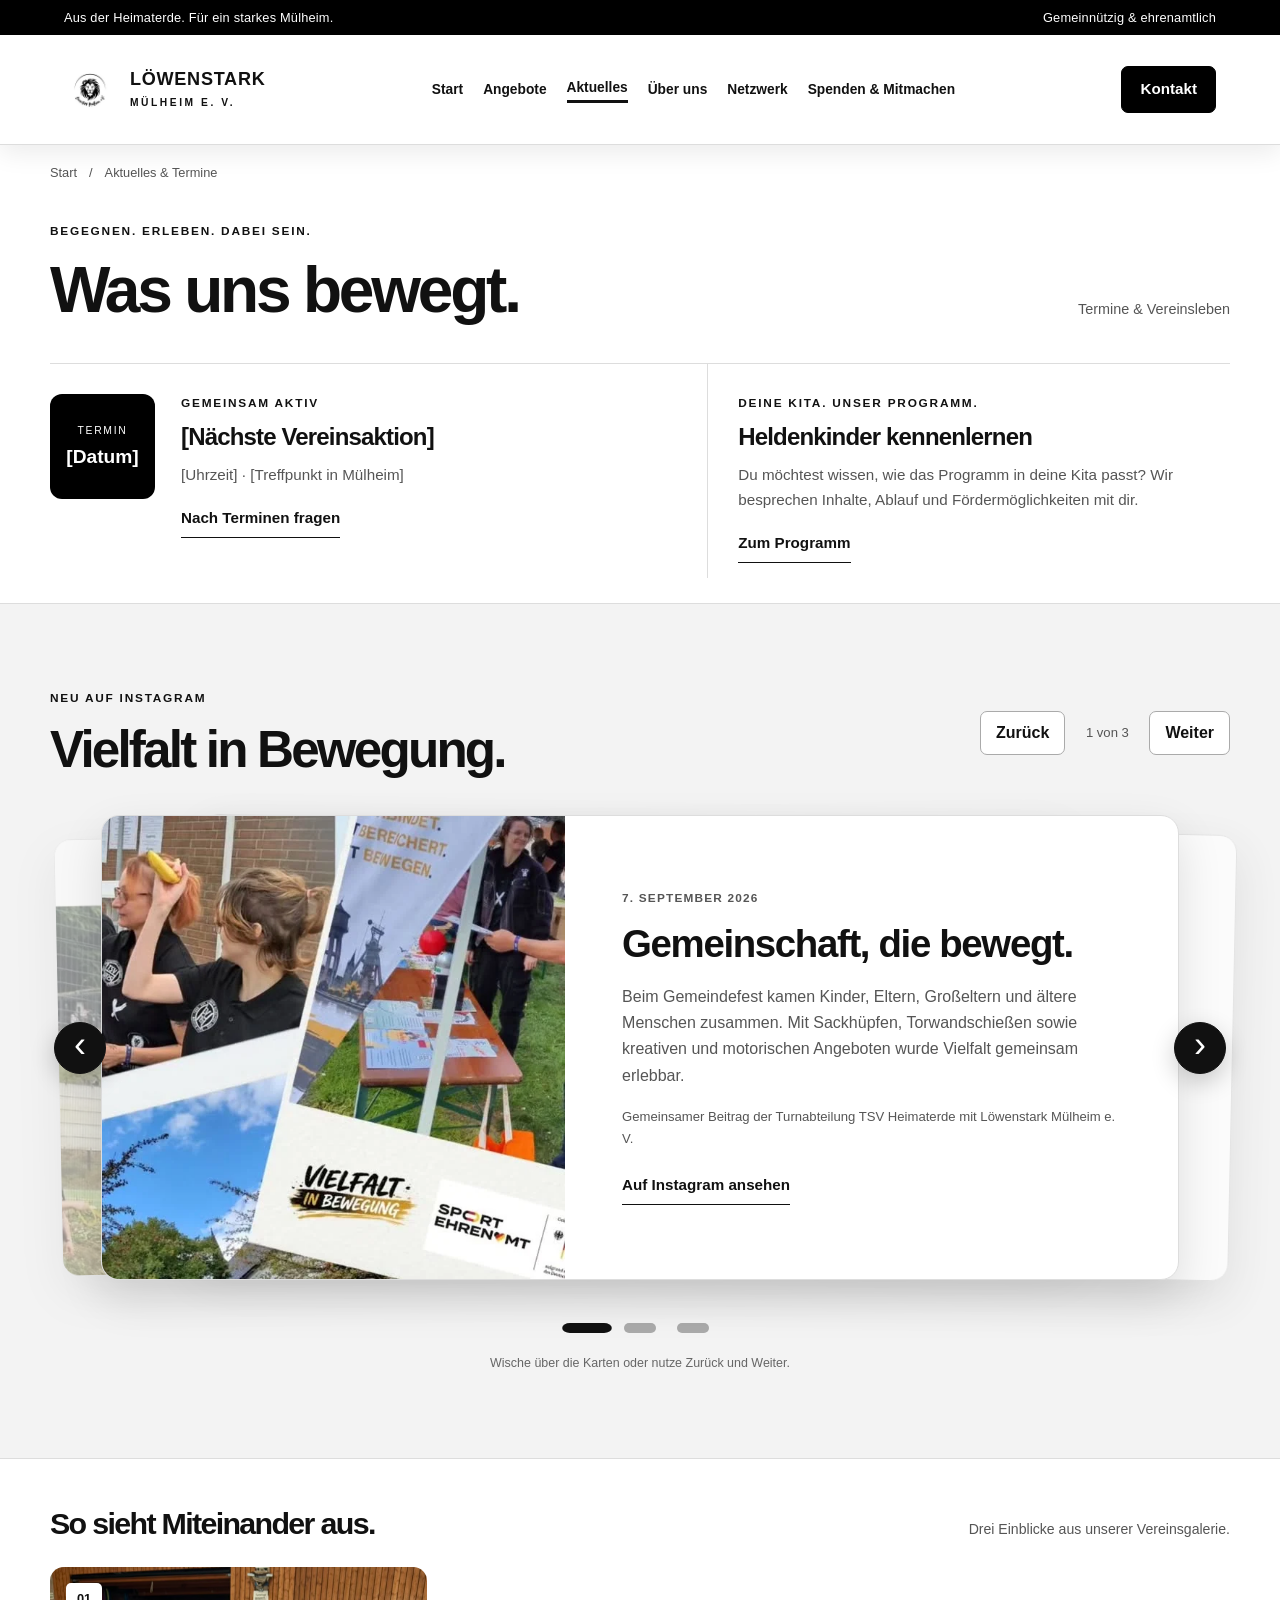
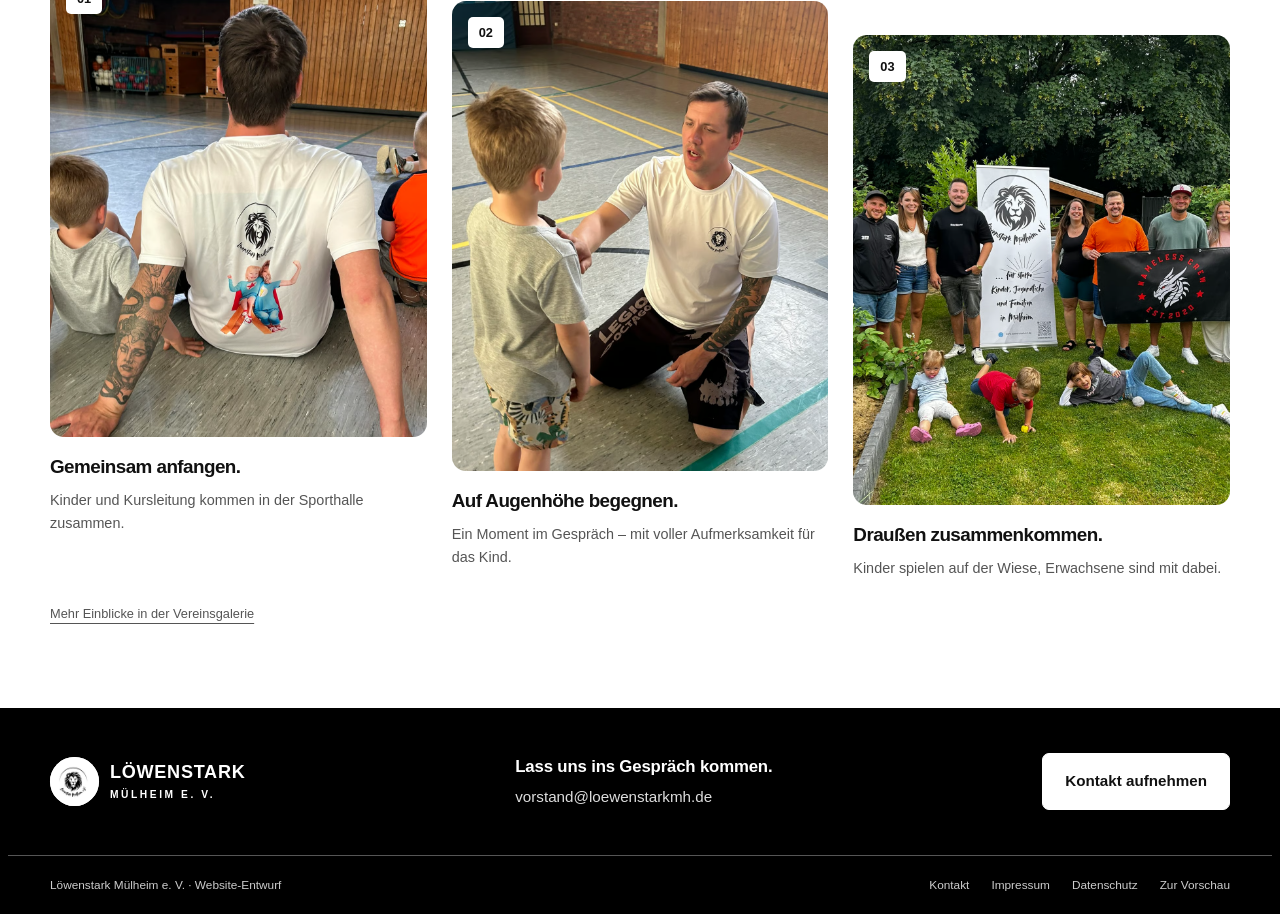
==== commit 880f33c4: "Desktop-Pfeile für Instagram-Karten ergänzen" ====
--- a/aktuelles.html
+++ b/aktuelles.html
@@ -1,5 +1,5 @@
 <!doctype html>
-<html lang="de"><head><meta charset="utf-8"><meta name="viewport" content="width=device-width, initial-scale=1"><title>Aktuelles &amp; Termine | Löwenstark Mülheim e. V.</title><meta name="description" content="Was Löwenstark bewegt: Termine, Vereinsaktionen und farbige Einblicke in unser Miteinander in Mülheim."><meta name="robots" content="noindex,nofollow"><meta name="theme-color" content="#000000"><link rel="icon" href="assets/favicon.svg" type="image/svg+xml"><link rel="stylesheet" href="style.css?v=20260911-instagram-deck-v8"><script src="app.js?v=20260911-instagram-deck-v2" defer></script></head><body class="subpage"><a class="skip" href="#inhalt">Zum Inhalt springen</a><div class="topline"><span>Aus der Heimaterde. Für ein starkes Mülheim.</span><span>Gemeinnützig & ehrenamtlich</span></div><header class="header"><a class="brand" href="index.html" aria-label="Löwenstark Mülheim – Startseite"><span class="brand-logo"><img src="assets/logo.avif" alt="" width="49" height="49"></span><span>LÖWENSTARK<small>MÜLHEIM E. V.</small></span></a><button class="menu-toggle" aria-expanded="false" aria-controls="navigation">Menü</button><nav id="navigation" aria-label="Hauptnavigation"><a href="index.html">Start</a><a href="angebote.html">Angebote</a><a href="aktuelles.html" aria-current="page">Aktuelles</a><a href="ueber-uns.html">Über uns</a><a href="netzwerk.html">Netzwerk</a><a href="mitmachen.html">Spenden &amp; Mitmachen</a><a class="mobile-contact" href="kontakt.html">Kontakt</a></nav><a class="button small header-contact" href="kontakt.html">Kontakt</a></header><main id="inhalt"><div class="wrap breadcrumb"><a href="index.html">Start</a><span aria-hidden="true">/</span><span>Aktuelles &amp; Termine</span></div><section class="news section wrap page-news" id="aktuelles" aria-labelledby="news-title"><div class="section-heading"><div><p class="eyebrow">BEGEGNEN. ERLEBEN. DABEI SEIN.</p><h1 id="news-title">Was uns bewegt.</h1></div><span class="section-aside">Termine & Vereinsleben</span></div><div class="news-grid"><article class="event-card"><div class="date-box"><span>TERMIN</span><strong>[Datum]</strong></div><div><p class="eyebrow">GEMEINSAM AKTIV</p><h3>[Nächste Vereinsaktion]</h3><p>[Uhrzeit] · [Treffpunkt in Mülheim]</p><a class="text-button" href="kontakt.html?anliegen=Informationen+zu+Terminen">Nach Terminen fragen</a></div></article><article class="news-note"><p class="eyebrow">DEINE KITA. UNSER PROGRAMM.</p><h3>Heldenkinder kennenlernen</h3><p>Du möchtest wissen, wie das Programm in deine Kita passt? Wir besprechen Inhalte, Ablauf und Fördermöglichkeiten mit dir.</p><a class="text-button" href="angebote.html">Zum Programm</a></article></div></section><section class="instagram-section section" aria-labelledby="instagram-title"><div class="wrap"><div class="section-heading instagram-heading"><div><p class="eyebrow">NEU AUF INSTAGRAM</p><h2 id="instagram-title">Vielfalt in Bewegung.</h2></div><div class="instagram-controls" aria-label="Instagram-Beiträge steuern"><button type="button" data-instagram-prev>Zurück</button><span class="instagram-status" aria-live="polite">1 von 3</span><button type="button" data-instagram-next>Weiter</button></div></div><div class="instagram-deck" data-instagram-deck tabindex="0" role="region" aria-roledescription="Karussell" aria-label="Drei aktuelle Instagram-Beiträge"><article class="instagram-card" data-instagram-card><a class="instagram-visual" href="https://www.instagram.com/p/Dc_jgS8jTpD/?img_index=1" target="_blank" rel="noopener" aria-label="Instagram-Beitrag zum Gemeindefest St. Joseph öffnen"><img draggable="false" src="assets/instagram-gemeindefest-st-joseph.webp" alt="Collage vom Gemeindefest St. Joseph mit Mitmachstation, Vereinshelferinnen und dem Schriftzug Vielfalt in Bewegung." loading="lazy" width="640" height="640"></a><div class="instagram-copy"><p class="instagram-date">7. September 2026</p><h3>Gemeinschaft, die bewegt.</h3><p>Beim Gemeindefest kamen Kinder, Eltern, Großeltern und ältere Menschen zusammen. Mit Sackhüpfen, Torwandschießen sowie kreativen und motorischen Angeboten wurde Vielfalt gemeinsam erlebbar.</p><p class="instagram-credit">Gemeinsamer Beitrag der Turnabteilung TSV Heimaterde mit Löwenstark Mülheim e. V.</p><a class="text-button" href="https://www.instagram.com/p/Dc_jgS8jTpD/?img_index=1" target="_blank" rel="noopener">Auf Instagram ansehen</a></div></article><article class="instagram-card" data-instagram-card><a class="instagram-visual" href="https://www.instagram.com/p/Dc740OMl3eq/" target="_blank" rel="noopener" aria-label="Instagram-Beitrag über Haltung im Sport öffnen"><img draggable="false" src="assets/instagram-haltung-im-sport.webp" alt="Schulung zu Vielfalt in Bewegung mit einem Referenten, einem Bildschirm und einem Projektbanner." loading="lazy" width="640" height="640"></a><div class="instagram-copy"><p class="instagram-date">5. September 2026</p><h3>Haltung beginnt im Sport.</h3><p>Übungsleitungen und sportliche Fachkräfte prägen das Miteinander im Verein. In Schulungen geht es um Vorurteile, Ausgrenzung, Konflikte und darum, demokratische Werte im Vereinsalltag vorzuleben.</p><p class="instagram-credit">Beitrag von Löwenstark Mülheim e. V.</p><a class="text-button" href="https://www.instagram.com/p/Dc740OMl3eq/" target="_blank" rel="noopener">Auf Instagram ansehen</a></div></article><article class="instagram-card" data-instagram-card><a class="instagram-visual" href="https://www.instagram.com/p/Dc7yhqWl_di/" target="_blank" rel="noopener" aria-label="Instagram-Beitrag über Demokratie in Bewegung öffnen"><img draggable="false" src="assets/instagram-demokratie-in-bewegung.webp" alt="Kinder und Jugendliche bewegen sich gemeinsam auf einem Sportplatz." loading="lazy" width="640" height="640"></a><div class="instagram-copy"><p class="instagram-date">5. September 2026</p><h3>Demokratie in Bewegung erleben.</h3><p>Kinder und Jugendliche lernen beim Sport, fair zusammenzuarbeiten, Unterschiede auszuhalten und gemeinsam Lösungen zu finden. Vielfalt und Demokratie werden dabei altersgerecht und spielerisch vermittelt.</p><p class="instagram-credit">Beitrag von Löwenstark Mülheim e. V.</p><a class="text-button" href="https://www.instagram.com/p/Dc7yhqWl_di/" target="_blank" rel="noopener">Auf Instagram ansehen</a></div></article></div><div class="instagram-dots" aria-label="Beitrag auswählen"><button type="button" data-instagram-dot="0" aria-label="Beitrag 1 anzeigen" aria-current="true"></button><button type="button" data-instagram-dot="1" aria-label="Beitrag 2 anzeigen"></button><button type="button" data-instagram-dot="2" aria-label="Beitrag 3 anzeigen"></button></div><p class="instagram-hint">Wische über die Karten oder nutze Zurück und Weiter.</p></div></section><section class="wrap story-page section"><div class="photo-story" aria-labelledby="story-title"><div class="story-heading"><h2 id="story-title">So sieht Miteinander aus.</h2><p>Drei Einblicke aus unserer Vereinsgalerie.</p></div><div class="story-grid">
+<html lang="de"><head><meta charset="utf-8"><meta name="viewport" content="width=device-width, initial-scale=1"><title>Aktuelles &amp; Termine | Löwenstark Mülheim e. V.</title><meta name="description" content="Was Löwenstark bewegt: Termine, Vereinsaktionen und farbige Einblicke in unser Miteinander in Mülheim."><meta name="robots" content="noindex,nofollow"><meta name="theme-color" content="#000000"><link rel="icon" href="assets/favicon.svg" type="image/svg+xml"><link rel="stylesheet" href="style.css?v=20260911-instagram-arrows-v9"><script src="app.js?v=20260911-instagram-arrows-v3" defer></script></head><body class="subpage"><a class="skip" href="#inhalt">Zum Inhalt springen</a><div class="topline"><span>Aus der Heimaterde. Für ein starkes Mülheim.</span><span>Gemeinnützig & ehrenamtlich</span></div><header class="header"><a class="brand" href="index.html" aria-label="Löwenstark Mülheim – Startseite"><span class="brand-logo"><img src="assets/logo.avif" alt="" width="49" height="49"></span><span>LÖWENSTARK<small>MÜLHEIM E. V.</small></span></a><button class="menu-toggle" aria-expanded="false" aria-controls="navigation">Menü</button><nav id="navigation" aria-label="Hauptnavigation"><a href="index.html">Start</a><a href="angebote.html">Angebote</a><a href="aktuelles.html" aria-current="page">Aktuelles</a><a href="ueber-uns.html">Über uns</a><a href="netzwerk.html">Netzwerk</a><a href="mitmachen.html">Spenden &amp; Mitmachen</a><a class="mobile-contact" href="kontakt.html">Kontakt</a></nav><a class="button small header-contact" href="kontakt.html">Kontakt</a></header><main id="inhalt"><div class="wrap breadcrumb"><a href="index.html">Start</a><span aria-hidden="true">/</span><span>Aktuelles &amp; Termine</span></div><section class="news section wrap page-news" id="aktuelles" aria-labelledby="news-title"><div class="section-heading"><div><p class="eyebrow">BEGEGNEN. ERLEBEN. DABEI SEIN.</p><h1 id="news-title">Was uns bewegt.</h1></div><span class="section-aside">Termine & Vereinsleben</span></div><div class="news-grid"><article class="event-card"><div class="date-box"><span>TERMIN</span><strong>[Datum]</strong></div><div><p class="eyebrow">GEMEINSAM AKTIV</p><h3>[Nächste Vereinsaktion]</h3><p>[Uhrzeit] · [Treffpunkt in Mülheim]</p><a class="text-button" href="kontakt.html?anliegen=Informationen+zu+Terminen">Nach Terminen fragen</a></div></article><article class="news-note"><p class="eyebrow">DEINE KITA. UNSER PROGRAMM.</p><h3>Heldenkinder kennenlernen</h3><p>Du möchtest wissen, wie das Programm in deine Kita passt? Wir besprechen Inhalte, Ablauf und Fördermöglichkeiten mit dir.</p><a class="text-button" href="angebote.html">Zum Programm</a></article></div></section><section class="instagram-section section" aria-labelledby="instagram-title"><div class="wrap"><div class="section-heading instagram-heading"><div><p class="eyebrow">NEU AUF INSTAGRAM</p><h2 id="instagram-title">Vielfalt in Bewegung.</h2></div><div class="instagram-controls" aria-label="Instagram-Beiträge steuern"><button type="button" data-instagram-prev>Zurück</button><span class="instagram-status" aria-live="polite">1 von 3</span><button type="button" data-instagram-next>Weiter</button></div></div><div class="instagram-deck" data-instagram-deck tabindex="0" role="region" aria-roledescription="Karussell" aria-label="Drei aktuelle Instagram-Beiträge"><button class="instagram-side-arrow instagram-side-prev" type="button" data-instagram-prev aria-label="Vorherigen Instagram-Beitrag anzeigen">‹</button><article class="instagram-card" data-instagram-card><a class="instagram-visual" href="https://www.instagram.com/p/Dc_jgS8jTpD/?img_index=1" target="_blank" rel="noopener" aria-label="Instagram-Beitrag zum Gemeindefest St. Joseph öffnen"><img draggable="false" src="assets/instagram-gemeindefest-st-joseph.webp" alt="Collage vom Gemeindefest St. Joseph mit Mitmachstation, Vereinshelferinnen und dem Schriftzug Vielfalt in Bewegung." loading="lazy" width="640" height="640"></a><div class="instagram-copy"><p class="instagram-date">7. September 2026</p><h3>Gemeinschaft, die bewegt.</h3><p>Beim Gemeindefest kamen Kinder, Eltern, Großeltern und ältere Menschen zusammen. Mit Sackhüpfen, Torwandschießen sowie kreativen und motorischen Angeboten wurde Vielfalt gemeinsam erlebbar.</p><p class="instagram-credit">Gemeinsamer Beitrag der Turnabteilung TSV Heimaterde mit Löwenstark Mülheim e. V.</p><a class="text-button" href="https://www.instagram.com/p/Dc_jgS8jTpD/?img_index=1" target="_blank" rel="noopener">Auf Instagram ansehen</a></div></article><article class="instagram-card" data-instagram-card><a class="instagram-visual" href="https://www.instagram.com/p/Dc740OMl3eq/" target="_blank" rel="noopener" aria-label="Instagram-Beitrag über Haltung im Sport öffnen"><img draggable="false" src="assets/instagram-haltung-im-sport.webp" alt="Schulung zu Vielfalt in Bewegung mit einem Referenten, einem Bildschirm und einem Projektbanner." loading="lazy" width="640" height="640"></a><div class="instagram-copy"><p class="instagram-date">5. September 2026</p><h3>Haltung beginnt im Sport.</h3><p>Übungsleitungen und sportliche Fachkräfte prägen das Miteinander im Verein. In Schulungen geht es um Vorurteile, Ausgrenzung, Konflikte und darum, demokratische Werte im Vereinsalltag vorzuleben.</p><p class="instagram-credit">Beitrag von Löwenstark Mülheim e. V.</p><a class="text-button" href="https://www.instagram.com/p/Dc740OMl3eq/" target="_blank" rel="noopener">Auf Instagram ansehen</a></div></article><article class="instagram-card" data-instagram-card><a class="instagram-visual" href="https://www.instagram.com/p/Dc7yhqWl_di/" target="_blank" rel="noopener" aria-label="Instagram-Beitrag über Demokratie in Bewegung öffnen"><img draggable="false" src="assets/instagram-demokratie-in-bewegung.webp" alt="Kinder und Jugendliche bewegen sich gemeinsam auf einem Sportplatz." loading="lazy" width="640" height="640"></a><div class="instagram-copy"><p class="instagram-date">5. September 2026</p><h3>Demokratie in Bewegung erleben.</h3><p>Kinder und Jugendliche lernen beim Sport, fair zusammenzuarbeiten, Unterschiede auszuhalten und gemeinsam Lösungen zu finden. Vielfalt und Demokratie werden dabei altersgerecht und spielerisch vermittelt.</p><p class="instagram-credit">Beitrag von Löwenstark Mülheim e. V.</p><a class="text-button" href="https://www.instagram.com/p/Dc7yhqWl_di/" target="_blank" rel="noopener">Auf Instagram ansehen</a></div></article><button class="instagram-side-arrow instagram-side-next" type="button" data-instagram-next aria-label="Nächsten Instagram-Beitrag anzeigen">›</button></div><div class="instagram-dots" aria-label="Beitrag auswählen"><button type="button" data-instagram-dot="0" aria-label="Beitrag 1 anzeigen" aria-current="true"></button><button type="button" data-instagram-dot="1" aria-label="Beitrag 2 anzeigen"></button><button type="button" data-instagram-dot="2" aria-label="Beitrag 3 anzeigen"></button></div><p class="instagram-hint">Wische über die Karten oder nutze Zurück und Weiter.</p></div></section><section class="wrap story-page section"><div class="photo-story" aria-labelledby="story-title"><div class="story-heading"><h2 id="story-title">So sieht Miteinander aus.</h2><p>Drei Einblicke aus unserer Vereinsgalerie.</p></div><div class="story-grid">
 <figure class="story-frame"><div class="story-image"><img src="assets/kids-gym.avif" alt="Kinder und ein Trainer sitzen gemeinsam auf dem Boden einer Sporthalle." loading="lazy" width="1440" height="1440"><span class="story-number" aria-hidden="true">01</span></div><figcaption><strong>Gemeinsam anfangen.</strong><p>Kinder und Kursleitung kommen in der Sporthalle zusammen.</p></figcaption></figure>
 <figure class="story-frame"><div class="story-image"><img src="assets/hero.avif" alt="Ein Trainer kniet vor einem Kind und spricht mit ihm auf Augenhöhe." loading="lazy" width="1440" height="1440"><span class="story-number" aria-hidden="true">02</span></div><figcaption><strong>Auf Augenhöhe begegnen.</strong><p>Ein Moment im Gespräch – mit voller Aufmerksamkeit für das Kind.</p></figcaption></figure>
 <figure class="story-frame"><div class="story-image"><img src="assets/community.avif" alt="Kinder spielen auf einer Wiese; Erwachsene stehen neben dem Banner von Löwenstark Mülheim." loading="lazy" width="1440" height="1440"><span class="story-number" aria-hidden="true">03</span></div><figcaption><strong>Draußen zusammenkommen.</strong><p>Kinder spielen auf der Wiese, Erwachsene sind mit dabei.</p></figcaption></figure>
--- a/style.css
+++ b/style.css
@@ -204,7 +204,11 @@
 .instagram-controls button{min-height:44px;padding:9px 15px;border:1px solid #aaa;border-radius:7px;background:#fff;font-weight:700}
 .instagram-controls button:hover{background:#111;color:#fff;border-color:#111}
 .instagram-status{min-width:58px;text-align:center;font-size:.82rem;color:var(--muted);font-variant-numeric:tabular-nums}
-.instagram-deck{display:grid;grid-template-columns:1fr;touch-action:pan-y;outline-offset:8px;min-width:0;-webkit-user-select:none;user-select:none}
+.instagram-deck{position:relative;display:grid;grid-template-columns:1fr;touch-action:pan-y;outline-offset:8px;min-width:0;-webkit-user-select:none;user-select:none}
+.instagram-side-arrow{position:absolute;top:50%;z-index:5;width:52px;height:52px;display:grid;place-items:center;transform:translateY(-50%);border:1px solid #111;border-radius:50%;background:#111;color:#fff;font-family:Arial,sans-serif;font-size:2.25rem;line-height:1;padding:0 0 5px;box-shadow:0 8px 24px rgba(0,0,0,.2)}
+.instagram-side-arrow:hover{background:#fff;color:#111}
+.instagram-side-prev{left:4px}
+.instagram-side-next{right:4px}
 .instagram-card{grid-area:1/1;width:calc(100% - clamp(38px,8vw,112px));justify-self:center;display:grid;grid-template-columns:minmax(300px,.86fr) minmax(0,1.14fr);background:#fff;border:1px solid var(--line);border-radius:18px;overflow:hidden;box-shadow:0 18px 45px rgba(0,0,0,.12);transition:transform .42s cubic-bezier(.2,.75,.25,1),opacity .3s;will-change:transform,opacity}
 .instagram-card[data-state="active"]{position:relative;z-index:3;transform:translateX(0) rotate(0) scale(1);opacity:1;pointer-events:auto}
 .instagram-card[data-state="previous"]{z-index:1;transform:translateX(-7%) rotate(-1.2deg) scale(.94);opacity:.45;pointer-events:none}
@@ -223,6 +227,7 @@
 .instagram-dots button[aria-current="true"]:after{background:#111;transform:scaleX(1.55)}
 .instagram-hint{text-align:center;color:#666;font-size:.78rem;margin-top:3px}
 @media(max-width:760px){
+ .instagram-side-arrow{display:none}
  .instagram-heading{align-items:flex-start;margin-bottom:24px}
  .instagram-heading h2{font-size:2.7rem}
  .instagram-controls{width:100%;justify-content:space-between;margin-top:20px}
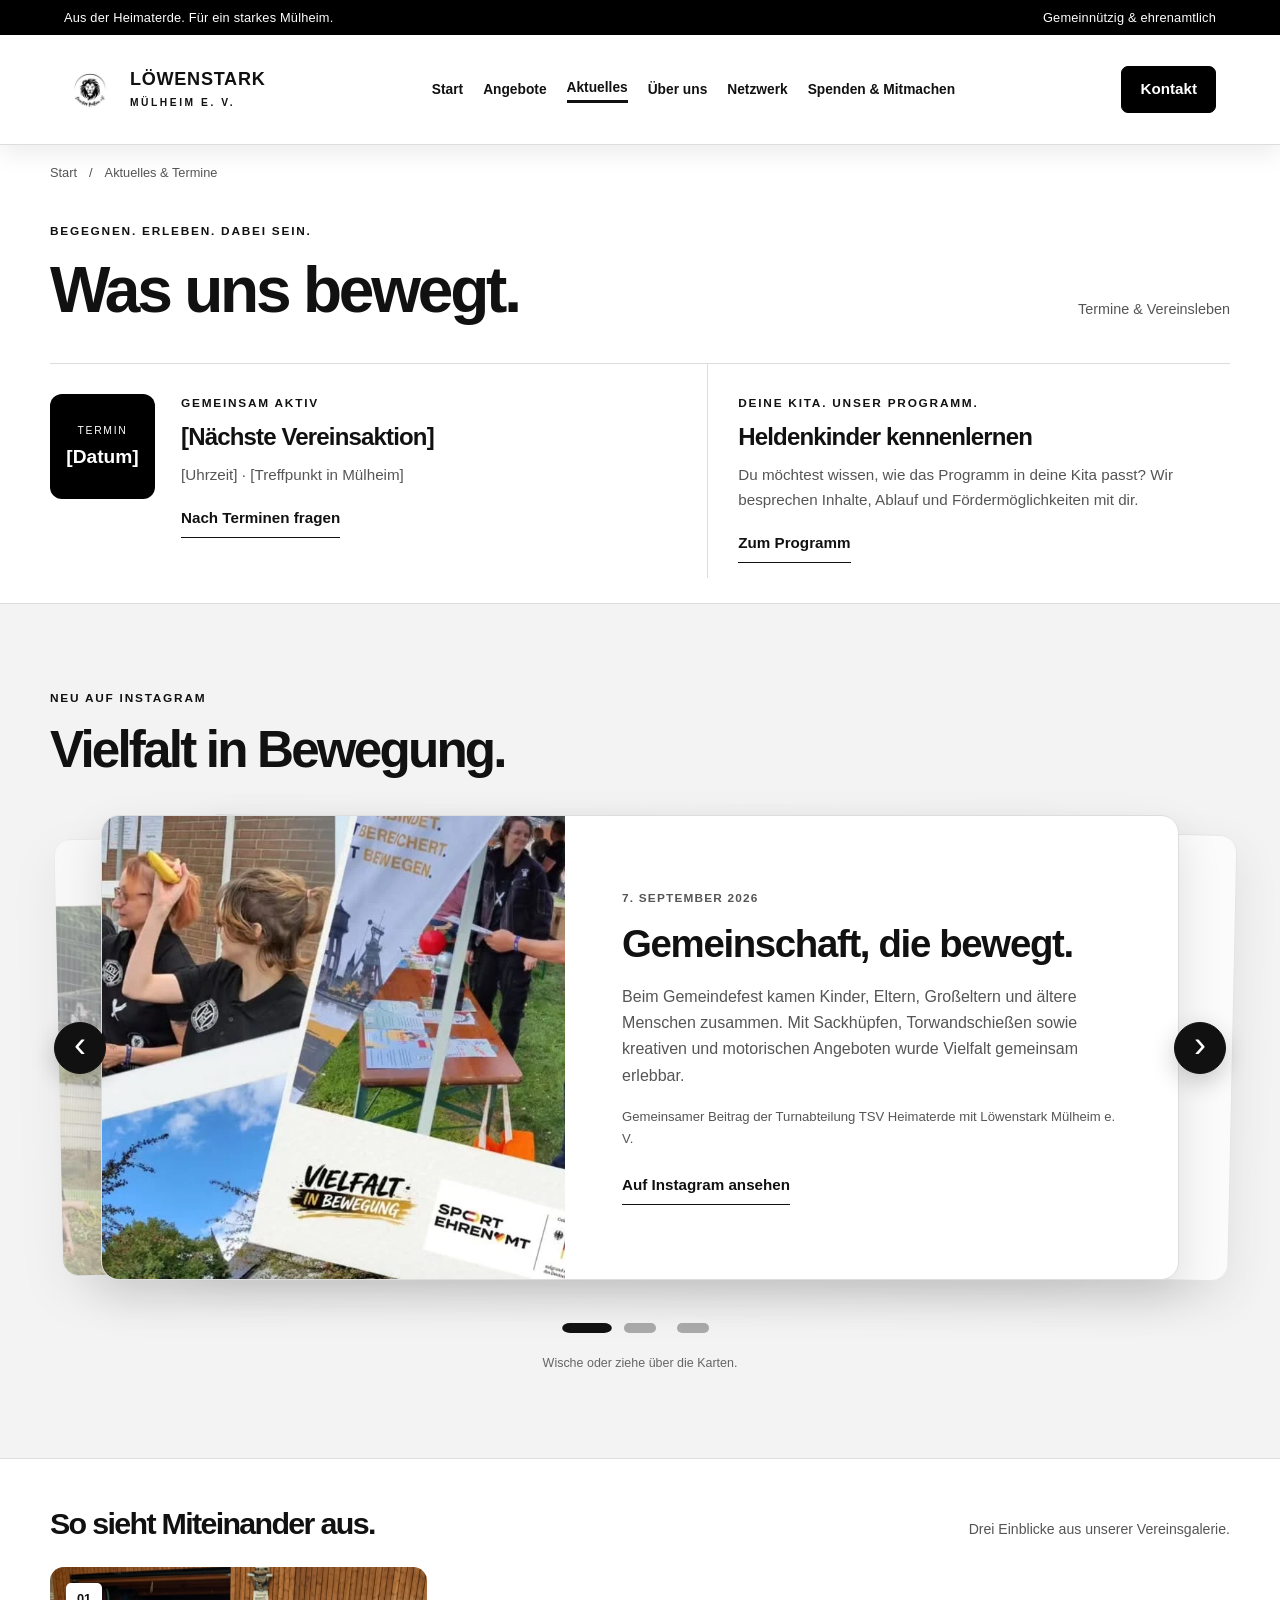
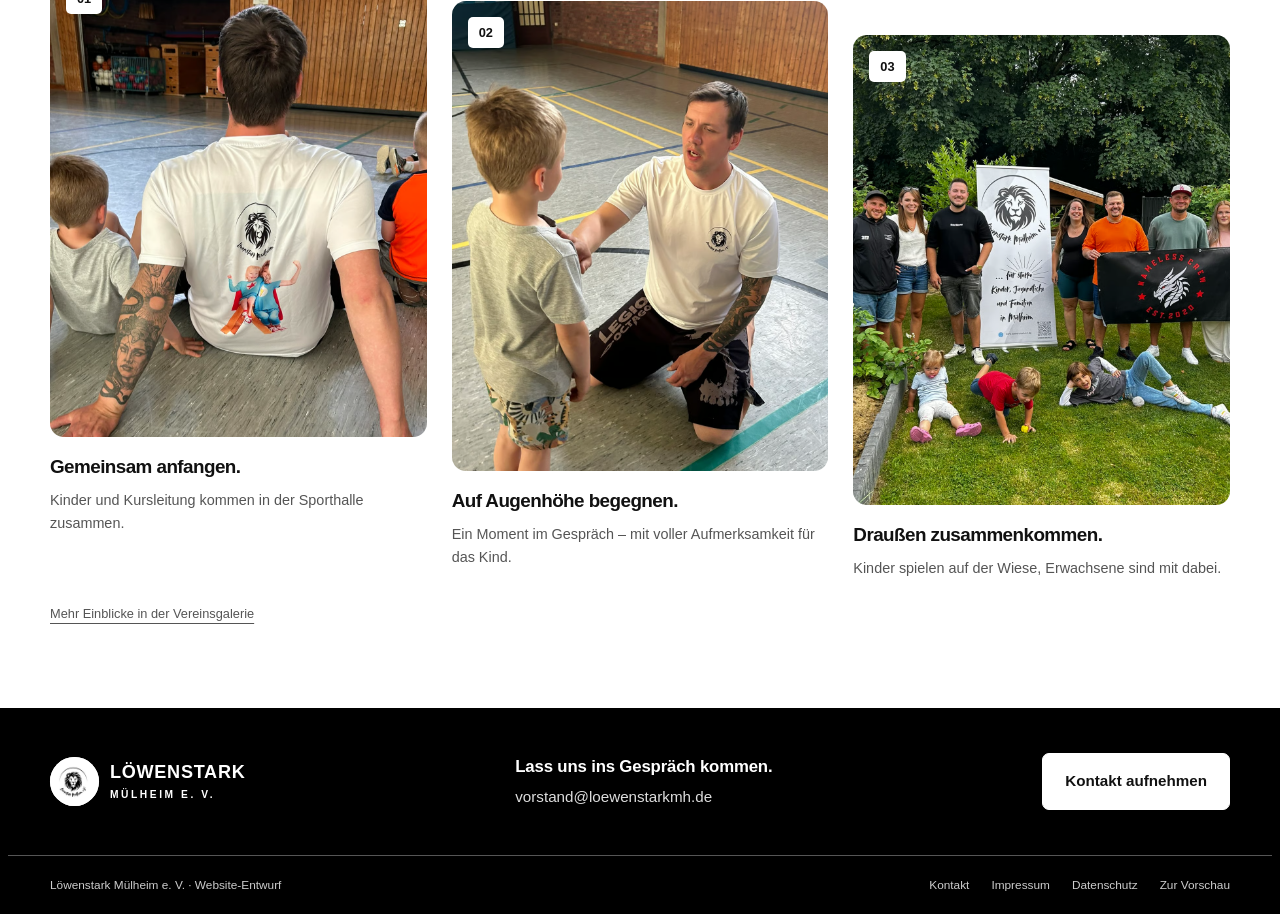
==== commit 87e21209: "Obere Instagram-Steuerung entfernen" ====
--- a/aktuelles.html
+++ b/aktuelles.html
@@ -1,5 +1,5 @@
 <!doctype html>
-<html lang="de"><head><meta charset="utf-8"><meta name="viewport" content="width=device-width, initial-scale=1"><title>Aktuelles &amp; Termine | Löwenstark Mülheim e. V.</title><meta name="description" content="Was Löwenstark bewegt: Termine, Vereinsaktionen und farbige Einblicke in unser Miteinander in Mülheim."><meta name="robots" content="noindex,nofollow"><meta name="theme-color" content="#000000"><link rel="icon" href="assets/favicon.svg" type="image/svg+xml"><link rel="stylesheet" href="style.css?v=20260911-instagram-arrows-v9"><script src="app.js?v=20260911-instagram-arrows-v3" defer></script></head><body class="subpage"><a class="skip" href="#inhalt">Zum Inhalt springen</a><div class="topline"><span>Aus der Heimaterde. Für ein starkes Mülheim.</span><span>Gemeinnützig & ehrenamtlich</span></div><header class="header"><a class="brand" href="index.html" aria-label="Löwenstark Mülheim – Startseite"><span class="brand-logo"><img src="assets/logo.avif" alt="" width="49" height="49"></span><span>LÖWENSTARK<small>MÜLHEIM E. V.</small></span></a><button class="menu-toggle" aria-expanded="false" aria-controls="navigation">Menü</button><nav id="navigation" aria-label="Hauptnavigation"><a href="index.html">Start</a><a href="angebote.html">Angebote</a><a href="aktuelles.html" aria-current="page">Aktuelles</a><a href="ueber-uns.html">Über uns</a><a href="netzwerk.html">Netzwerk</a><a href="mitmachen.html">Spenden &amp; Mitmachen</a><a class="mobile-contact" href="kontakt.html">Kontakt</a></nav><a class="button small header-contact" href="kontakt.html">Kontakt</a></header><main id="inhalt"><div class="wrap breadcrumb"><a href="index.html">Start</a><span aria-hidden="true">/</span><span>Aktuelles &amp; Termine</span></div><section class="news section wrap page-news" id="aktuelles" aria-labelledby="news-title"><div class="section-heading"><div><p class="eyebrow">BEGEGNEN. ERLEBEN. DABEI SEIN.</p><h1 id="news-title">Was uns bewegt.</h1></div><span class="section-aside">Termine & Vereinsleben</span></div><div class="news-grid"><article class="event-card"><div class="date-box"><span>TERMIN</span><strong>[Datum]</strong></div><div><p class="eyebrow">GEMEINSAM AKTIV</p><h3>[Nächste Vereinsaktion]</h3><p>[Uhrzeit] · [Treffpunkt in Mülheim]</p><a class="text-button" href="kontakt.html?anliegen=Informationen+zu+Terminen">Nach Terminen fragen</a></div></article><article class="news-note"><p class="eyebrow">DEINE KITA. UNSER PROGRAMM.</p><h3>Heldenkinder kennenlernen</h3><p>Du möchtest wissen, wie das Programm in deine Kita passt? Wir besprechen Inhalte, Ablauf und Fördermöglichkeiten mit dir.</p><a class="text-button" href="angebote.html">Zum Programm</a></article></div></section><section class="instagram-section section" aria-labelledby="instagram-title"><div class="wrap"><div class="section-heading instagram-heading"><div><p class="eyebrow">NEU AUF INSTAGRAM</p><h2 id="instagram-title">Vielfalt in Bewegung.</h2></div><div class="instagram-controls" aria-label="Instagram-Beiträge steuern"><button type="button" data-instagram-prev>Zurück</button><span class="instagram-status" aria-live="polite">1 von 3</span><button type="button" data-instagram-next>Weiter</button></div></div><div class="instagram-deck" data-instagram-deck tabindex="0" role="region" aria-roledescription="Karussell" aria-label="Drei aktuelle Instagram-Beiträge"><button class="instagram-side-arrow instagram-side-prev" type="button" data-instagram-prev aria-label="Vorherigen Instagram-Beitrag anzeigen">‹</button><article class="instagram-card" data-instagram-card><a class="instagram-visual" href="https://www.instagram.com/p/Dc_jgS8jTpD/?img_index=1" target="_blank" rel="noopener" aria-label="Instagram-Beitrag zum Gemeindefest St. Joseph öffnen"><img draggable="false" src="assets/instagram-gemeindefest-st-joseph.webp" alt="Collage vom Gemeindefest St. Joseph mit Mitmachstation, Vereinshelferinnen und dem Schriftzug Vielfalt in Bewegung." loading="lazy" width="640" height="640"></a><div class="instagram-copy"><p class="instagram-date">7. September 2026</p><h3>Gemeinschaft, die bewegt.</h3><p>Beim Gemeindefest kamen Kinder, Eltern, Großeltern und ältere Menschen zusammen. Mit Sackhüpfen, Torwandschießen sowie kreativen und motorischen Angeboten wurde Vielfalt gemeinsam erlebbar.</p><p class="instagram-credit">Gemeinsamer Beitrag der Turnabteilung TSV Heimaterde mit Löwenstark Mülheim e. V.</p><a class="text-button" href="https://www.instagram.com/p/Dc_jgS8jTpD/?img_index=1" target="_blank" rel="noopener">Auf Instagram ansehen</a></div></article><article class="instagram-card" data-instagram-card><a class="instagram-visual" href="https://www.instagram.com/p/Dc740OMl3eq/" target="_blank" rel="noopener" aria-label="Instagram-Beitrag über Haltung im Sport öffnen"><img draggable="false" src="assets/instagram-haltung-im-sport.webp" alt="Schulung zu Vielfalt in Bewegung mit einem Referenten, einem Bildschirm und einem Projektbanner." loading="lazy" width="640" height="640"></a><div class="instagram-copy"><p class="instagram-date">5. September 2026</p><h3>Haltung beginnt im Sport.</h3><p>Übungsleitungen und sportliche Fachkräfte prägen das Miteinander im Verein. In Schulungen geht es um Vorurteile, Ausgrenzung, Konflikte und darum, demokratische Werte im Vereinsalltag vorzuleben.</p><p class="instagram-credit">Beitrag von Löwenstark Mülheim e. V.</p><a class="text-button" href="https://www.instagram.com/p/Dc740OMl3eq/" target="_blank" rel="noopener">Auf Instagram ansehen</a></div></article><article class="instagram-card" data-instagram-card><a class="instagram-visual" href="https://www.instagram.com/p/Dc7yhqWl_di/" target="_blank" rel="noopener" aria-label="Instagram-Beitrag über Demokratie in Bewegung öffnen"><img draggable="false" src="assets/instagram-demokratie-in-bewegung.webp" alt="Kinder und Jugendliche bewegen sich gemeinsam auf einem Sportplatz." loading="lazy" width="640" height="640"></a><div class="instagram-copy"><p class="instagram-date">5. September 2026</p><h3>Demokratie in Bewegung erleben.</h3><p>Kinder und Jugendliche lernen beim Sport, fair zusammenzuarbeiten, Unterschiede auszuhalten und gemeinsam Lösungen zu finden. Vielfalt und Demokratie werden dabei altersgerecht und spielerisch vermittelt.</p><p class="instagram-credit">Beitrag von Löwenstark Mülheim e. V.</p><a class="text-button" href="https://www.instagram.com/p/Dc7yhqWl_di/" target="_blank" rel="noopener">Auf Instagram ansehen</a></div></article><button class="instagram-side-arrow instagram-side-next" type="button" data-instagram-next aria-label="Nächsten Instagram-Beitrag anzeigen">›</button></div><div class="instagram-dots" aria-label="Beitrag auswählen"><button type="button" data-instagram-dot="0" aria-label="Beitrag 1 anzeigen" aria-current="true"></button><button type="button" data-instagram-dot="1" aria-label="Beitrag 2 anzeigen"></button><button type="button" data-instagram-dot="2" aria-label="Beitrag 3 anzeigen"></button></div><p class="instagram-hint">Wische über die Karten oder nutze Zurück und Weiter.</p></div></section><section class="wrap story-page section"><div class="photo-story" aria-labelledby="story-title"><div class="story-heading"><h2 id="story-title">So sieht Miteinander aus.</h2><p>Drei Einblicke aus unserer Vereinsgalerie.</p></div><div class="story-grid">
+<html lang="de"><head><meta charset="utf-8"><meta name="viewport" content="width=device-width, initial-scale=1"><title>Aktuelles &amp; Termine | Löwenstark Mülheim e. V.</title><meta name="description" content="Was Löwenstark bewegt: Termine, Vereinsaktionen und farbige Einblicke in unser Miteinander in Mülheim."><meta name="robots" content="noindex,nofollow"><meta name="theme-color" content="#000000"><link rel="icon" href="assets/favicon.svg" type="image/svg+xml"><link rel="stylesheet" href="style.css?v=20260911-clean-carousel-v10"><script src="app.js?v=20260911-instagram-arrows-v3" defer></script></head><body class="subpage"><a class="skip" href="#inhalt">Zum Inhalt springen</a><div class="topline"><span>Aus der Heimaterde. Für ein starkes Mülheim.</span><span>Gemeinnützig & ehrenamtlich</span></div><header class="header"><a class="brand" href="index.html" aria-label="Löwenstark Mülheim – Startseite"><span class="brand-logo"><img src="assets/logo.avif" alt="" width="49" height="49"></span><span>LÖWENSTARK<small>MÜLHEIM E. V.</small></span></a><button class="menu-toggle" aria-expanded="false" aria-controls="navigation">Menü</button><nav id="navigation" aria-label="Hauptnavigation"><a href="index.html">Start</a><a href="angebote.html">Angebote</a><a href="aktuelles.html" aria-current="page">Aktuelles</a><a href="ueber-uns.html">Über uns</a><a href="netzwerk.html">Netzwerk</a><a href="mitmachen.html">Spenden &amp; Mitmachen</a><a class="mobile-contact" href="kontakt.html">Kontakt</a></nav><a class="button small header-contact" href="kontakt.html">Kontakt</a></header><main id="inhalt"><div class="wrap breadcrumb"><a href="index.html">Start</a><span aria-hidden="true">/</span><span>Aktuelles &amp; Termine</span></div><section class="news section wrap page-news" id="aktuelles" aria-labelledby="news-title"><div class="section-heading"><div><p class="eyebrow">BEGEGNEN. ERLEBEN. DABEI SEIN.</p><h1 id="news-title">Was uns bewegt.</h1></div><span class="section-aside">Termine & Vereinsleben</span></div><div class="news-grid"><article class="event-card"><div class="date-box"><span>TERMIN</span><strong>[Datum]</strong></div><div><p class="eyebrow">GEMEINSAM AKTIV</p><h3>[Nächste Vereinsaktion]</h3><p>[Uhrzeit] · [Treffpunkt in Mülheim]</p><a class="text-button" href="kontakt.html?anliegen=Informationen+zu+Terminen">Nach Terminen fragen</a></div></article><article class="news-note"><p class="eyebrow">DEINE KITA. UNSER PROGRAMM.</p><h3>Heldenkinder kennenlernen</h3><p>Du möchtest wissen, wie das Programm in deine Kita passt? Wir besprechen Inhalte, Ablauf und Fördermöglichkeiten mit dir.</p><a class="text-button" href="angebote.html">Zum Programm</a></article></div></section><section class="instagram-section section" aria-labelledby="instagram-title"><div class="wrap"><div class="section-heading instagram-heading"><div><p class="eyebrow">NEU AUF INSTAGRAM</p><h2 id="instagram-title">Vielfalt in Bewegung.</h2></div></div><div class="instagram-deck" data-instagram-deck tabindex="0" role="region" aria-roledescription="Karussell" aria-label="Drei aktuelle Instagram-Beiträge"><button class="instagram-side-arrow instagram-side-prev" type="button" data-instagram-prev aria-label="Vorherigen Instagram-Beitrag anzeigen">‹</button><article class="instagram-card" data-instagram-card><a class="instagram-visual" href="https://www.instagram.com/p/Dc_jgS8jTpD/?img_index=1" target="_blank" rel="noopener" aria-label="Instagram-Beitrag zum Gemeindefest St. Joseph öffnen"><img draggable="false" src="assets/instagram-gemeindefest-st-joseph.webp" alt="Collage vom Gemeindefest St. Joseph mit Mitmachstation, Vereinshelferinnen und dem Schriftzug Vielfalt in Bewegung." loading="lazy" width="640" height="640"></a><div class="instagram-copy"><p class="instagram-date">7. September 2026</p><h3>Gemeinschaft, die bewegt.</h3><p>Beim Gemeindefest kamen Kinder, Eltern, Großeltern und ältere Menschen zusammen. Mit Sackhüpfen, Torwandschießen sowie kreativen und motorischen Angeboten wurde Vielfalt gemeinsam erlebbar.</p><p class="instagram-credit">Gemeinsamer Beitrag der Turnabteilung TSV Heimaterde mit Löwenstark Mülheim e. V.</p><a class="text-button" href="https://www.instagram.com/p/Dc_jgS8jTpD/?img_index=1" target="_blank" rel="noopener">Auf Instagram ansehen</a></div></article><article class="instagram-card" data-instagram-card><a class="instagram-visual" href="https://www.instagram.com/p/Dc740OMl3eq/" target="_blank" rel="noopener" aria-label="Instagram-Beitrag über Haltung im Sport öffnen"><img draggable="false" src="assets/instagram-haltung-im-sport.webp" alt="Schulung zu Vielfalt in Bewegung mit einem Referenten, einem Bildschirm und einem Projektbanner." loading="lazy" width="640" height="640"></a><div class="instagram-copy"><p class="instagram-date">5. September 2026</p><h3>Haltung beginnt im Sport.</h3><p>Übungsleitungen und sportliche Fachkräfte prägen das Miteinander im Verein. In Schulungen geht es um Vorurteile, Ausgrenzung, Konflikte und darum, demokratische Werte im Vereinsalltag vorzuleben.</p><p class="instagram-credit">Beitrag von Löwenstark Mülheim e. V.</p><a class="text-button" href="https://www.instagram.com/p/Dc740OMl3eq/" target="_blank" rel="noopener">Auf Instagram ansehen</a></div></article><article class="instagram-card" data-instagram-card><a class="instagram-visual" href="https://www.instagram.com/p/Dc7yhqWl_di/" target="_blank" rel="noopener" aria-label="Instagram-Beitrag über Demokratie in Bewegung öffnen"><img draggable="false" src="assets/instagram-demokratie-in-bewegung.webp" alt="Kinder und Jugendliche bewegen sich gemeinsam auf einem Sportplatz." loading="lazy" width="640" height="640"></a><div class="instagram-copy"><p class="instagram-date">5. September 2026</p><h3>Demokratie in Bewegung erleben.</h3><p>Kinder und Jugendliche lernen beim Sport, fair zusammenzuarbeiten, Unterschiede auszuhalten und gemeinsam Lösungen zu finden. Vielfalt und Demokratie werden dabei altersgerecht und spielerisch vermittelt.</p><p class="instagram-credit">Beitrag von Löwenstark Mülheim e. V.</p><a class="text-button" href="https://www.instagram.com/p/Dc7yhqWl_di/" target="_blank" rel="noopener">Auf Instagram ansehen</a></div></article><button class="instagram-side-arrow instagram-side-next" type="button" data-instagram-next aria-label="Nächsten Instagram-Beitrag anzeigen">›</button></div><div class="instagram-dots" aria-label="Beitrag auswählen"><button type="button" data-instagram-dot="0" aria-label="Beitrag 1 anzeigen" aria-current="true"></button><button type="button" data-instagram-dot="1" aria-label="Beitrag 2 anzeigen"></button><button type="button" data-instagram-dot="2" aria-label="Beitrag 3 anzeigen"></button></div><p class="instagram-hint">Wische oder ziehe über die Karten.</p></div></section><section class="wrap story-page section"><div class="photo-story" aria-labelledby="story-title"><div class="story-heading"><h2 id="story-title">So sieht Miteinander aus.</h2><p>Drei Einblicke aus unserer Vereinsgalerie.</p></div><div class="story-grid">
 <figure class="story-frame"><div class="story-image"><img src="assets/kids-gym.avif" alt="Kinder und ein Trainer sitzen gemeinsam auf dem Boden einer Sporthalle." loading="lazy" width="1440" height="1440"><span class="story-number" aria-hidden="true">01</span></div><figcaption><strong>Gemeinsam anfangen.</strong><p>Kinder und Kursleitung kommen in der Sporthalle zusammen.</p></figcaption></figure>
 <figure class="story-frame"><div class="story-image"><img src="assets/hero.avif" alt="Ein Trainer kniet vor einem Kind und spricht mit ihm auf Augenhöhe." loading="lazy" width="1440" height="1440"><span class="story-number" aria-hidden="true">02</span></div><figcaption><strong>Auf Augenhöhe begegnen.</strong><p>Ein Moment im Gespräch – mit voller Aufmerksamkeit für das Kind.</p></figcaption></figure>
 <figure class="story-frame"><div class="story-image"><img src="assets/community.avif" alt="Kinder spielen auf einer Wiese; Erwachsene stehen neben dem Banner von Löwenstark Mülheim." loading="lazy" width="1440" height="1440"><span class="story-number" aria-hidden="true">03</span></div><figcaption><strong>Draußen zusammenkommen.</strong><p>Kinder spielen auf der Wiese, Erwachsene sind mit dabei.</p></figcaption></figure>
--- a/style.css
+++ b/style.css
@@ -200,10 +200,6 @@
 /* Aktuelles: überlappender, wischbarer Instagram-Kartenstapel ohne Drittanbieter-Skript. */
 .instagram-section{background:#f3f3f3;border-block:1px solid var(--line);overflow:hidden}
 .instagram-heading{align-items:center}
-.instagram-controls{display:flex;align-items:center;gap:13px}
-.instagram-controls button{min-height:44px;padding:9px 15px;border:1px solid #aaa;border-radius:7px;background:#fff;font-weight:700}
-.instagram-controls button:hover{background:#111;color:#fff;border-color:#111}
-.instagram-status{min-width:58px;text-align:center;font-size:.82rem;color:var(--muted);font-variant-numeric:tabular-nums}
 .instagram-deck{position:relative;display:grid;grid-template-columns:1fr;touch-action:pan-y;outline-offset:8px;min-width:0;-webkit-user-select:none;user-select:none}
 .instagram-side-arrow{position:absolute;top:50%;z-index:5;width:52px;height:52px;display:grid;place-items:center;transform:translateY(-50%);border:1px solid #111;border-radius:50%;background:#111;color:#fff;font-family:Arial,sans-serif;font-size:2.25rem;line-height:1;padding:0 0 5px;box-shadow:0 8px 24px rgba(0,0,0,.2)}
 .instagram-side-arrow:hover{background:#fff;color:#111}
@@ -230,7 +226,6 @@
  .instagram-side-arrow{display:none}
  .instagram-heading{align-items:flex-start;margin-bottom:24px}
  .instagram-heading h2{font-size:2.7rem}
- .instagram-controls{width:100%;justify-content:space-between;margin-top:20px}
  .instagram-card{grid-template-columns:1fr;width:calc(100% - 30px)}
  .instagram-copy{padding:27px 23px 25px}
  .instagram-copy h3{font-size:2rem}
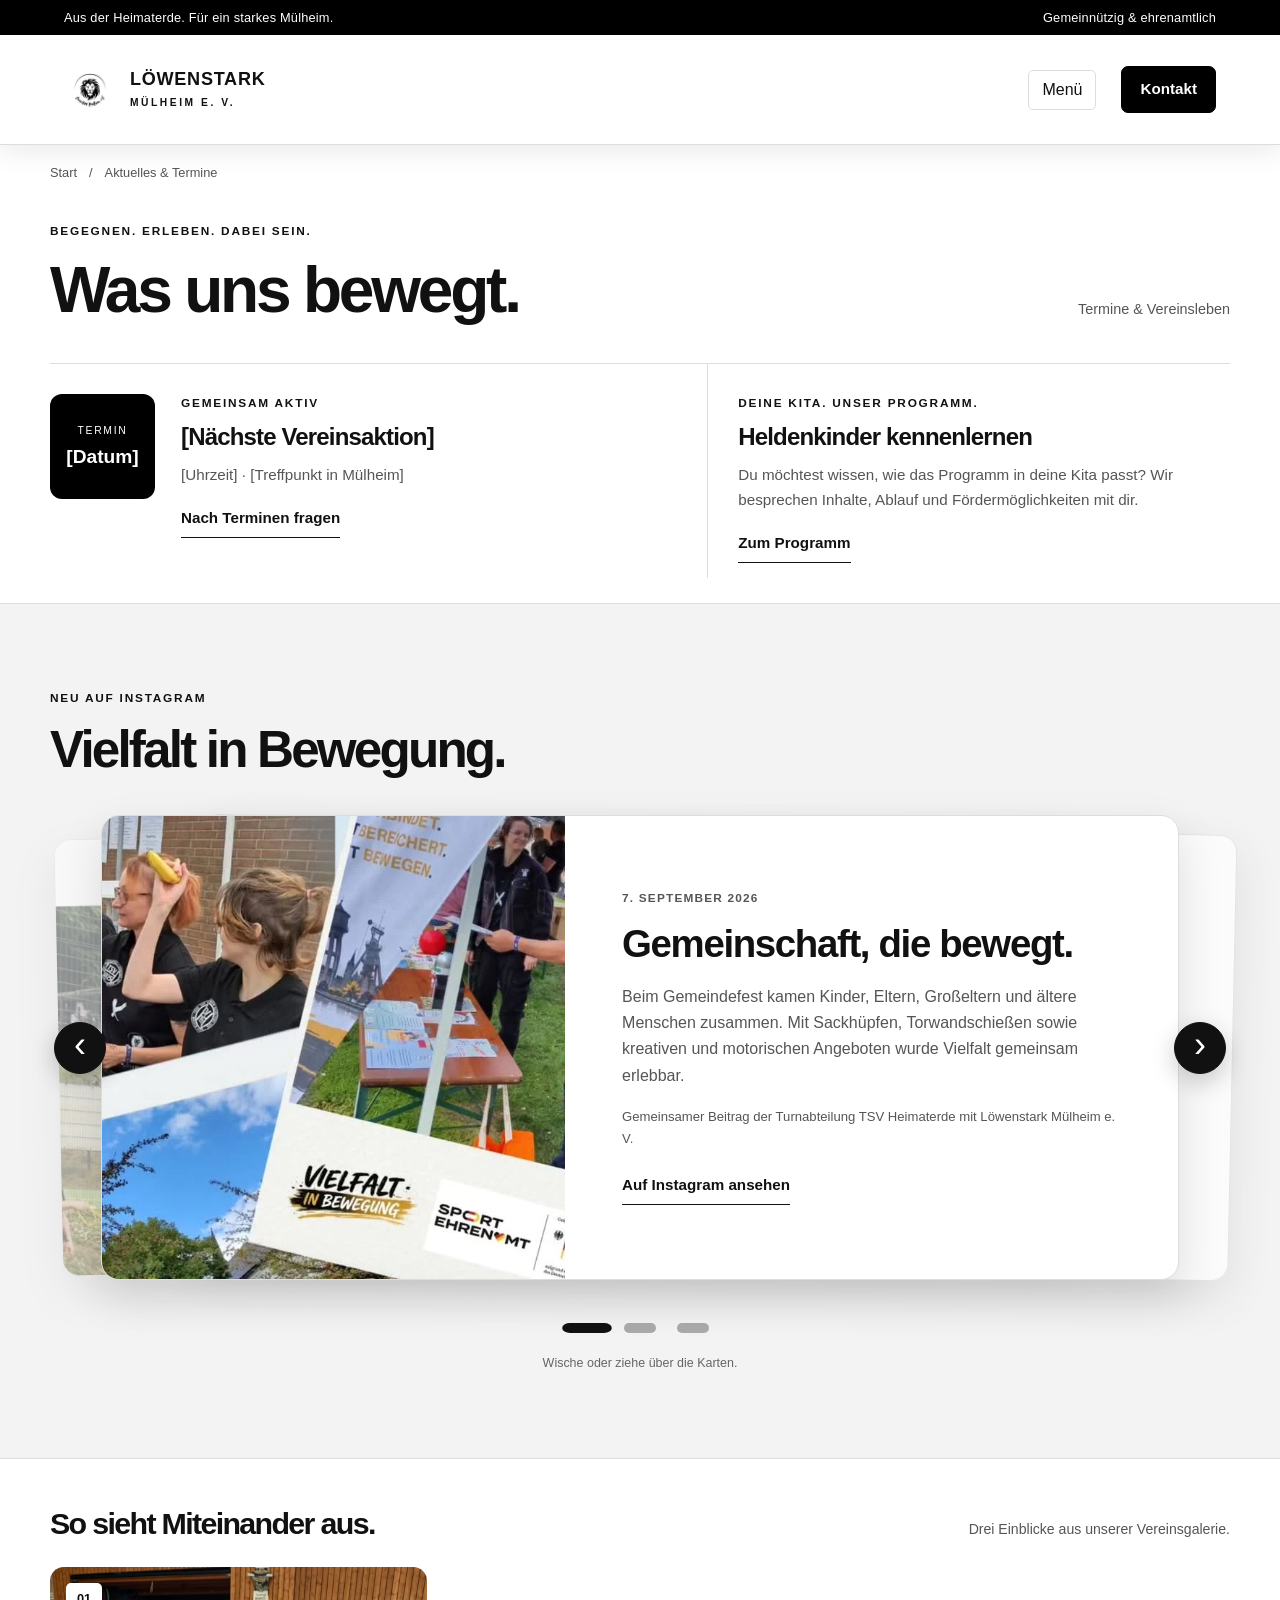
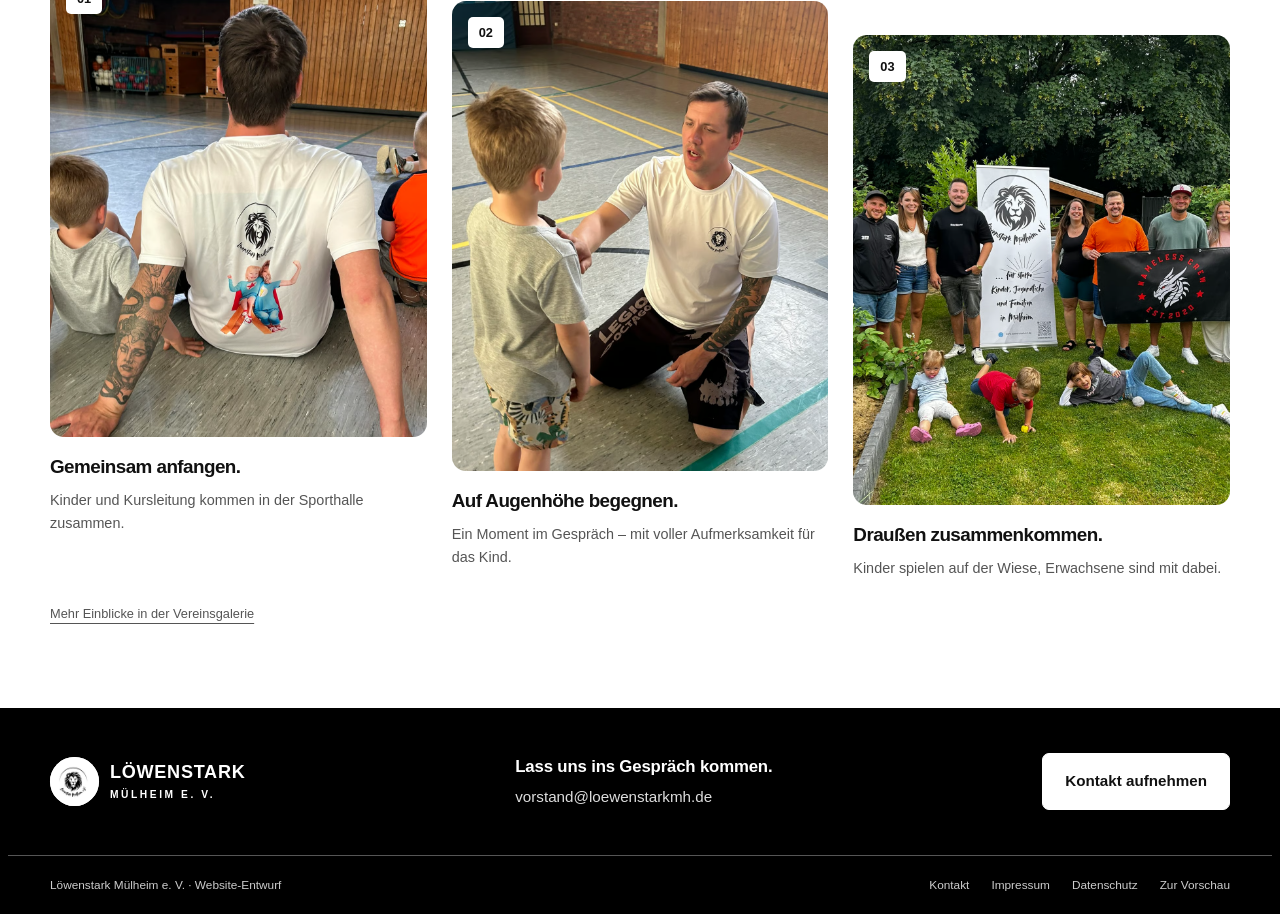
==== commit 20a0869d: "Drachenboot und Stellenangebote als eigene Seiten" ====
--- a/aktuelles.html
+++ b/aktuelles.html
@@ -1,6 +1,7 @@
 <!doctype html>
-<html lang="de"><head><meta charset="utf-8"><meta name="viewport" content="width=device-width, initial-scale=1"><title>Aktuelles &amp; Termine | Löwenstark Mülheim e. V.</title><meta name="description" content="Was Löwenstark bewegt: Termine, Vereinsaktionen und farbige Einblicke in unser Miteinander in Mülheim."><meta name="robots" content="noindex,nofollow"><meta name="theme-color" content="#000000"><link rel="icon" href="assets/favicon.svg" type="image/svg+xml"><link rel="stylesheet" href="style.css?v=20260911-clean-carousel-v10"><script src="app.js?v=20260911-instagram-arrows-v3" defer></script></head><body class="subpage"><a class="skip" href="#inhalt">Zum Inhalt springen</a><div class="topline"><span>Aus der Heimaterde. Für ein starkes Mülheim.</span><span>Gemeinnützig & ehrenamtlich</span></div><header class="header"><a class="brand" href="index.html" aria-label="Löwenstark Mülheim – Startseite"><span class="brand-logo"><img src="assets/logo.avif" alt="" width="49" height="49"></span><span>LÖWENSTARK<small>MÜLHEIM E. V.</small></span></a><button class="menu-toggle" aria-expanded="false" aria-controls="navigation">Menü</button><nav id="navigation" aria-label="Hauptnavigation"><a href="index.html">Start</a><a href="angebote.html">Angebote</a><a href="aktuelles.html" aria-current="page">Aktuelles</a><a href="ueber-uns.html">Über uns</a><a href="netzwerk.html">Netzwerk</a><a href="mitmachen.html">Spenden &amp; Mitmachen</a><a class="mobile-contact" href="kontakt.html">Kontakt</a></nav><a class="button small header-contact" href="kontakt.html">Kontakt</a></header><main id="inhalt"><div class="wrap breadcrumb"><a href="index.html">Start</a><span aria-hidden="true">/</span><span>Aktuelles &amp; Termine</span></div><section class="news section wrap page-news" id="aktuelles" aria-labelledby="news-title"><div class="section-heading"><div><p class="eyebrow">BEGEGNEN. ERLEBEN. DABEI SEIN.</p><h1 id="news-title">Was uns bewegt.</h1></div><span class="section-aside">Termine & Vereinsleben</span></div><div class="news-grid"><article class="event-card"><div class="date-box"><span>TERMIN</span><strong>[Datum]</strong></div><div><p class="eyebrow">GEMEINSAM AKTIV</p><h3>[Nächste Vereinsaktion]</h3><p>[Uhrzeit] · [Treffpunkt in Mülheim]</p><a class="text-button" href="kontakt.html?anliegen=Informationen+zu+Terminen">Nach Terminen fragen</a></div></article><article class="news-note"><p class="eyebrow">DEINE KITA. UNSER PROGRAMM.</p><h3>Heldenkinder kennenlernen</h3><p>Du möchtest wissen, wie das Programm in deine Kita passt? Wir besprechen Inhalte, Ablauf und Fördermöglichkeiten mit dir.</p><a class="text-button" href="angebote.html">Zum Programm</a></article></div></section><section class="instagram-section section" aria-labelledby="instagram-title"><div class="wrap"><div class="section-heading instagram-heading"><div><p class="eyebrow">NEU AUF INSTAGRAM</p><h2 id="instagram-title">Vielfalt in Bewegung.</h2></div></div><div class="instagram-deck" data-instagram-deck tabindex="0" role="region" aria-roledescription="Karussell" aria-label="Drei aktuelle Instagram-Beiträge"><button class="instagram-side-arrow instagram-side-prev" type="button" data-instagram-prev aria-label="Vorherigen Instagram-Beitrag anzeigen">‹</button><article class="instagram-card" data-instagram-card><a class="instagram-visual" href="https://www.instagram.com/p/Dc_jgS8jTpD/?img_index=1" target="_blank" rel="noopener" aria-label="Instagram-Beitrag zum Gemeindefest St. Joseph öffnen"><img draggable="false" src="assets/instagram-gemeindefest-st-joseph.webp" alt="Collage vom Gemeindefest St. Joseph mit Mitmachstation, Vereinshelferinnen und dem Schriftzug Vielfalt in Bewegung." loading="lazy" width="640" height="640"></a><div class="instagram-copy"><p class="instagram-date">7. September 2026</p><h3>Gemeinschaft, die bewegt.</h3><p>Beim Gemeindefest kamen Kinder, Eltern, Großeltern und ältere Menschen zusammen. Mit Sackhüpfen, Torwandschießen sowie kreativen und motorischen Angeboten wurde Vielfalt gemeinsam erlebbar.</p><p class="instagram-credit">Gemeinsamer Beitrag der Turnabteilung TSV Heimaterde mit Löwenstark Mülheim e. V.</p><a class="text-button" href="https://www.instagram.com/p/Dc_jgS8jTpD/?img_index=1" target="_blank" rel="noopener">Auf Instagram ansehen</a></div></article><article class="instagram-card" data-instagram-card><a class="instagram-visual" href="https://www.instagram.com/p/Dc740OMl3eq/" target="_blank" rel="noopener" aria-label="Instagram-Beitrag über Haltung im Sport öffnen"><img draggable="false" src="assets/instagram-haltung-im-sport.webp" alt="Schulung zu Vielfalt in Bewegung mit einem Referenten, einem Bildschirm und einem Projektbanner." loading="lazy" width="640" height="640"></a><div class="instagram-copy"><p class="instagram-date">5. September 2026</p><h3>Haltung beginnt im Sport.</h3><p>Übungsleitungen und sportliche Fachkräfte prägen das Miteinander im Verein. In Schulungen geht es um Vorurteile, Ausgrenzung, Konflikte und darum, demokratische Werte im Vereinsalltag vorzuleben.</p><p class="instagram-credit">Beitrag von Löwenstark Mülheim e. V.</p><a class="text-button" href="https://www.instagram.com/p/Dc740OMl3eq/" target="_blank" rel="noopener">Auf Instagram ansehen</a></div></article><article class="instagram-card" data-instagram-card><a class="instagram-visual" href="https://www.instagram.com/p/Dc7yhqWl_di/" target="_blank" rel="noopener" aria-label="Instagram-Beitrag über Demokratie in Bewegung öffnen"><img draggable="false" src="assets/instagram-demokratie-in-bewegung.webp" alt="Kinder und Jugendliche bewegen sich gemeinsam auf einem Sportplatz." loading="lazy" width="640" height="640"></a><div class="instagram-copy"><p class="instagram-date">5. September 2026</p><h3>Demokratie in Bewegung erleben.</h3><p>Kinder und Jugendliche lernen beim Sport, fair zusammenzuarbeiten, Unterschiede auszuhalten und gemeinsam Lösungen zu finden. Vielfalt und Demokratie werden dabei altersgerecht und spielerisch vermittelt.</p><p class="instagram-credit">Beitrag von Löwenstark Mülheim e. V.</p><a class="text-button" href="https://www.instagram.com/p/Dc7yhqWl_di/" target="_blank" rel="noopener">Auf Instagram ansehen</a></div></article><button class="instagram-side-arrow instagram-side-next" type="button" data-instagram-next aria-label="Nächsten Instagram-Beitrag anzeigen">›</button></div><div class="instagram-dots" aria-label="Beitrag auswählen"><button type="button" data-instagram-dot="0" aria-label="Beitrag 1 anzeigen" aria-current="true"></button><button type="button" data-instagram-dot="1" aria-label="Beitrag 2 anzeigen"></button><button type="button" data-instagram-dot="2" aria-label="Beitrag 3 anzeigen"></button></div><p class="instagram-hint">Wische oder ziehe über die Karten.</p></div></section><section class="wrap story-page section"><div class="photo-story" aria-labelledby="story-title"><div class="story-heading"><h2 id="story-title">So sieht Miteinander aus.</h2><p>Drei Einblicke aus unserer Vereinsgalerie.</p></div><div class="story-grid">
+<html lang="de"><head><meta charset="utf-8"><meta name="viewport" content="width=device-width, initial-scale=1"><title>Aktuelles &amp; Termine | Löwenstark Mülheim e. V.</title><meta name="description" content="Was Löwenstark bewegt: Termine, Vereinsaktionen und farbige Einblicke in unser Miteinander in Mülheim."><meta name="robots" content="noindex,nofollow"><meta name="theme-color" content="#000000"><link rel="icon" href="assets/favicon.svg" type="image/svg+xml"><link rel="stylesheet" href="style.css?v=20260911-separate-tabs-v12"><script src="app.js?v=20260911-instagram-arrows-v3" defer></script></head><body class="subpage"><a class="skip" href="#inhalt">Zum Inhalt springen</a><div class="topline"><span>Aus der Heimaterde. Für ein starkes Mülheim.</span><span>Gemeinnützig & ehrenamtlich</span></div><header class="header"><a class="brand" href="index.html" aria-label="Löwenstark Mülheim – Startseite"><span class="brand-logo"><img src="assets/logo.avif" alt="" width="49" height="49"></span><span>LÖWENSTARK<small>MÜLHEIM E. V.</small></span></a><button class="menu-toggle" aria-expanded="false" aria-controls="navigation">Menü</button><nav id="navigation" aria-label="Hauptnavigation"><a href="index.html">Start</a><a href="angebote.html">Angebote</a><a href="drachenboot.html">Drachenboot</a><a href="stellenangebote.html">Stellenangebote</a><a href="aktuelles.html" aria-current="page">Aktuelles</a><a href="ueber-uns.html">Über uns</a><a href="netzwerk.html">Netzwerk</a><a href="mitmachen.html">Spenden &amp; Mitmachen</a><a class="mobile-contact" href="kontakt.html">Kontakt</a></nav><a class="button small header-contact" href="kontakt.html">Kontakt</a></header><main id="inhalt"><div class="wrap breadcrumb"><a href="index.html">Start</a><span aria-hidden="true">/</span><span>Aktuelles &amp; Termine</span></div><section class="news section wrap page-news" id="aktuelles" aria-labelledby="news-title"><div class="section-heading"><div><p class="eyebrow">BEGEGNEN. ERLEBEN. DABEI SEIN.</p><h1 id="news-title">Was uns bewegt.</h1></div><span class="section-aside">Termine & Vereinsleben</span></div><div class="news-grid"><article class="event-card"><div class="date-box"><span>TERMIN</span><strong>[Datum]</strong></div><div><p class="eyebrow">GEMEINSAM AKTIV</p><h3>[Nächste Vereinsaktion]</h3><p>[Uhrzeit] · [Treffpunkt in Mülheim]</p><a class="text-button" href="kontakt.html?anliegen=Informationen+zu+Terminen">Nach Terminen fragen</a></div></article><article class="news-note"><p class="eyebrow">DEINE KITA. UNSER PROGRAMM.</p><h3>Heldenkinder kennenlernen</h3><p>Du möchtest wissen, wie das Programm in deine Kita passt? Wir besprechen Inhalte, Ablauf und Fördermöglichkeiten mit dir.</p><a class="text-button" href="angebote.html">Zum Programm</a></article></div></section><section class="instagram-section section" aria-labelledby="instagram-title"><div class="wrap"><div class="section-heading instagram-heading"><div><p class="eyebrow">NEU AUF INSTAGRAM</p><h2 id="instagram-title">Vielfalt in Bewegung.</h2></div></div><div class="instagram-deck" data-instagram-deck tabindex="0" role="region" aria-roledescription="Karussell" aria-label="Drei aktuelle Instagram-Beiträge"><button class="instagram-side-arrow instagram-side-prev" type="button" data-instagram-prev aria-label="Vorherigen Instagram-Beitrag anzeigen">‹</button><article class="instagram-card" data-instagram-card><a class="instagram-visual" href="https://www.instagram.com/p/Dc_jgS8jTpD/?img_index=1" target="_blank" rel="noopener" aria-label="Instagram-Beitrag zum Gemeindefest St. Joseph öffnen"><img draggable="false" src="assets/instagram-gemeindefest-st-joseph.webp" alt="Collage vom Gemeindefest St. Joseph mit Mitmachstation, Vereinshelferinnen und dem Schriftzug Vielfalt in Bewegung." loading="lazy" width="640" height="640"></a><div class="instagram-copy"><p class="instagram-date">7. September 2026</p><h3>Gemeinschaft, die bewegt.</h3><p>Beim Gemeindefest kamen Kinder, Eltern, Großeltern und ältere Menschen zusammen. Mit Sackhüpfen, Torwandschießen sowie kreativen und motorischen Angeboten wurde Vielfalt gemeinsam erlebbar.</p><p class="instagram-credit">Gemeinsamer Beitrag der Turnabteilung TSV Heimaterde mit Löwenstark Mülheim e. V.</p><a class="text-button" href="https://www.instagram.com/p/Dc_jgS8jTpD/?img_index=1" target="_blank" rel="noopener">Auf Instagram ansehen</a></div></article><article class="instagram-card" data-instagram-card><a class="instagram-visual" href="https://www.instagram.com/p/Dc740OMl3eq/" target="_blank" rel="noopener" aria-label="Instagram-Beitrag über Haltung im Sport öffnen"><img draggable="false" src="assets/instagram-haltung-im-sport.webp" alt="Schulung zu Vielfalt in Bewegung mit einem Referenten, einem Bildschirm und einem Projektbanner." loading="lazy" width="640" height="640"></a><div class="instagram-copy"><p class="instagram-date">5. September 2026</p><h3>Haltung beginnt im Sport.</h3><p>Übungsleitungen und sportliche Fachkräfte prägen das Miteinander im Verein. In Schulungen geht es um Vorurteile, Ausgrenzung, Konflikte und darum, demokratische Werte im Vereinsalltag vorzuleben.</p><p class="instagram-credit">Beitrag von Löwenstark Mülheim e. V.</p><a class="text-button" href="https://www.instagram.com/p/Dc740OMl3eq/" target="_blank" rel="noopener">Auf Instagram ansehen</a></div></article><article class="instagram-card" data-instagram-card><a class="instagram-visual" href="https://www.instagram.com/p/Dc7yhqWl_di/" target="_blank" rel="noopener" aria-label="Instagram-Beitrag über Demokratie in Bewegung öffnen"><img draggable="false" src="assets/instagram-demokratie-in-bewegung.webp" alt="Kinder und Jugendliche bewegen sich gemeinsam auf einem Sportplatz." loading="lazy" width="640" height="640"></a><div class="instagram-copy"><p class="instagram-date">5. September 2026</p><h3>Demokratie in Bewegung erleben.</h3><p>Kinder und Jugendliche lernen beim Sport, fair zusammenzuarbeiten, Unterschiede auszuhalten und gemeinsam Lösungen zu finden. Vielfalt und Demokratie werden dabei altersgerecht und spielerisch vermittelt.</p><p class="instagram-credit">Beitrag von Löwenstark Mülheim e. V.</p><a class="text-button" href="https://www.instagram.com/p/Dc7yhqWl_di/" target="_blank" rel="noopener">Auf Instagram ansehen</a></div></article><button class="instagram-side-arrow instagram-side-next" type="button" data-instagram-next aria-label="Nächsten Instagram-Beitrag anzeigen">›</button></div><div class="instagram-dots" aria-label="Beitrag auswählen"><button type="button" data-instagram-dot="0" aria-label="Beitrag 1 anzeigen" aria-current="true"></button><button type="button" data-instagram-dot="1" aria-label="Beitrag 2 anzeigen"></button><button type="button" data-instagram-dot="2" aria-label="Beitrag 3 anzeigen"></button></div><p class="instagram-hint">Wische oder ziehe über die Karten.</p></div></section><section class="wrap story-page section"><div class="photo-story" aria-labelledby="story-title"><div class="story-heading"><h2 id="story-title">So sieht Miteinander aus.</h2><p>Drei Einblicke aus unserer Vereinsgalerie.</p></div><div class="story-grid">
 <figure class="story-frame"><div class="story-image"><img src="assets/kids-gym.avif" alt="Kinder und ein Trainer sitzen gemeinsam auf dem Boden einer Sporthalle." loading="lazy" width="1440" height="1440"><span class="story-number" aria-hidden="true">01</span></div><figcaption><strong>Gemeinsam anfangen.</strong><p>Kinder und Kursleitung kommen in der Sporthalle zusammen.</p></figcaption></figure>
 <figure class="story-frame"><div class="story-image"><img src="assets/hero.avif" alt="Ein Trainer kniet vor einem Kind und spricht mit ihm auf Augenhöhe." loading="lazy" width="1440" height="1440"><span class="story-number" aria-hidden="true">02</span></div><figcaption><strong>Auf Augenhöhe begegnen.</strong><p>Ein Moment im Gespräch – mit voller Aufmerksamkeit für das Kind.</p></figcaption></figure>
 <figure class="story-frame"><div class="story-image"><img src="assets/community.avif" alt="Kinder spielen auf einer Wiese; Erwachsene stehen neben dem Banner von Löwenstark Mülheim." loading="lazy" width="1440" height="1440"><span class="story-number" aria-hidden="true">03</span></div><figcaption><strong>Draußen zusammenkommen.</strong><p>Kinder spielen auf der Wiese, Erwachsene sind mit dabei.</p></figcaption></figure>
 </div><a class="story-source" href="https://loewenstark-muelheim-e-v.jimdosite.com/galerie/" target="_blank" rel="noopener">Mehr Einblicke in der Vereinsgalerie</a></div></section></main><footer><div class="wrap footer-main"><a class="brand" href="index.html"><span class="brand-logo"><img src="assets/logo.avif" alt="" width="49" height="49"></span><span>LÖWENSTARK<small>MÜLHEIM E. V.</small></span></a><div><h3>Lass uns ins Gespräch kommen.</h3><a class="footer-email" href="mailto:vorstand@loewenstarkmh.de">vorstand@loewenstarkmh.de</a></div><a class="button inverse" href="kontakt.html">Kontakt aufnehmen</a></div><div class="wrap footer-bottom"><span>Löwenstark Mülheim e. V. · Website-Entwurf</span><div><a href="kontakt.html">Kontakt</a><a href="https://loewenstark-muelheim-e-v.jimdosite.com/impressum/" target="_blank" rel="noopener">Impressum</a><a href="https://loewenstark-muelheim-e-v.jimdosite.com/datenschutz/" target="_blank" rel="noopener">Datenschutz</a><button data-open="hinweis">Zur Vorschau</button></div></div></footer><dialog id="hinweis" aria-labelledby="preview-heading"><button class="close" data-close aria-label="Schließen">×</button><p class="eyebrow">GESTALTUNGSVORSCHLAG</p><h2 id="preview-heading">Eine Vorschau<br>für Löwenstark.</h2><p>Dieser Entwurf zeigt die neue Gestaltung und die wichtigsten Wege zu Kursanfrage, Spenden und Mitmachen. Die bestehende Jimdo-Website wurde nicht verändert.</p><p>Angaben in eckigen Klammern sind noch zu ergänzen. Kontakt öffnet einen E-Mail-Entwurf; ein Online-Zahlungsdienst ist nicht verbunden.</p><p>Fotos und Vereinsangaben stammen von der vorhandenen Website. Vor einer öffentlichen Verwendung sollten Aktualität und Bildfreigaben bestätigt werden.</p></dialog></body></html>
+
--- a/style.css
+++ b/style.css
@@ -121,7 +121,7 @@
 .contact-info p:not(.eyebrow){margin-bottom:20px;font-size:.95rem;color:var(--muted)}
 .contact-info>a{font-size:.9rem;overflow-wrap:anywhere}.contact-links{display:flex;flex-direction:column;gap:16px;border-top:1px solid #ccc;margin-top:28px;padding-top:25px;font-size:.9rem}
 .footer-bottom>div{flex-wrap:wrap}
-@media(max-width:1100px){.header{position:relative;flex-wrap:wrap}.header .menu-toggle{display:flex;gap:12px;align-items:center;background:#fff;border:1px solid var(--line);border-radius:5px;padding:10px 13px;margin-left:auto}.header nav{display:none;position:absolute;top:90px;left:25px;right:25px;padding:20px;background:#fff;box-shadow:0 15px 25px #00000020;border:1px solid var(--line);border-radius:12px;z-index:10;align-items:stretch}.header nav.open{display:flex;flex-direction:column;gap:0}.header nav a{padding:13px;font-size:1rem}.header nav a[aria-current="page"]{box-shadow:none;background:#eee;border-radius:5px;padding:13px}.header-contact{display:inline-flex!important}.detail-layout,.contact-layout{gap:40px}.teaser-grid{gap:40px}}
+@media(max-width:1320px){.header{position:relative;flex-wrap:wrap}.header .menu-toggle{display:flex;gap:12px;align-items:center;background:#fff;border:1px solid var(--line);border-radius:5px;padding:10px 13px;margin-left:auto}.header nav{display:none;position:absolute;top:90px;left:25px;right:25px;padding:20px;background:#fff;box-shadow:0 15px 25px #00000020;border:1px solid var(--line);border-radius:12px;z-index:10;align-items:stretch}.header nav.open{display:flex;flex-direction:column;gap:0}.header nav a{padding:13px;font-size:1rem}.header nav a[aria-current="page"]{box-shadow:none;background:#eee;border-radius:5px;padding:13px}.header-contact{display:inline-flex!important}.detail-layout,.contact-layout{gap:40px}.teaser-grid{gap:40px}}
 @media(max-width:750px){.detail-layout,.contact-layout,.teaser-grid{grid-template-columns:1fr;gap:30px}.detail-layout,.contact-layout{padding-top:20px;padding-bottom:50px}.detail-aside{margin-top:0;display:grid;grid-template-columns:1fr 1fr}.detail-aside>img{height:100%;aspect-ratio:auto}.detail-aside>div{padding:25px}.contact-info{margin-top:0}.home-news{display:block;padding-bottom:50px}.home-news .button{margin-top:25px;white-space:normal}.home-program h2{font-size:3.5rem}.home-about h2{font-size:2.8rem}.home-community-image{height:300px}.subpage h1{font-size:clamp(2.5rem,8vw,3.8rem)}.subpage .community{padding-top:20px}}
 @media(max-width:450px){.header{gap:10px}.header-contact{font-size:.76rem!important;padding:10px 11px!important;gap:7px!important}.header .menu-toggle{font-size:.76rem;padding:10px;gap:7px}.header .brand{font-size:.83rem;gap:7px}.header .brand small{font-size:.5rem}.header .brand-logo{width:40px;height:40px}.header{padding-inline:18px}.header nav{top:80px;left:18px;right:18px}.detail-aside{grid-template-columns:1fr}.detail-aside>img{aspect-ratio:4/3}.contact-info{padding:25px}}
 
@@ -234,3 +234,34 @@
  .instagram-card[data-state="next"]{transform:translateX(5%) rotate(.8deg) scale(.975)}
 }
 @media(prefers-reduced-motion:reduce){.instagram-card{transition:none}}
+
+/* Drachenboot und Nameless Crew. */
+@media(min-width:1321px){.header nav{gap:16px}.header nav a{font-size:.82rem}}
+.dragon-hero{display:grid;grid-template-columns:minmax(0,1.08fr) minmax(340px,.72fr);gap:70px;align-items:center;padding-top:35px}
+.dragon-copy h1{font-size:clamp(3.8rem,6.7vw,6.6rem);margin:20px 0 27px}
+.dragon-copy>p:not(.eyebrow){max-width:620px;font-size:1.1rem;color:var(--muted)}
+.dragon-copy .button-row{margin-top:30px}
+.dragon-logo-card{aspect-ratio:1/1;background:#000;border-radius:22px;overflow:hidden;box-shadow:18px 18px 0 #e7e7e7}
+.dragon-logo-card img{object-fit:contain}
+.dragon-band{background:#050505;color:#fff;padding-block:82px}
+.dragon-band-grid{display:grid;grid-template-columns:minmax(0,.9fr) minmax(0,1.1fr);gap:100px;align-items:start}
+.dragon-band h2{font-size:clamp(3rem,5vw,5.2rem);margin-top:20px}
+.dragon-details>p{font-size:1.08rem;color:#ddd;max-width:650px}
+.dragon-details dl{margin:30px 0 28px}.dragon-details dt,.dragon-details dd{border-color:#444}.dragon-details dd{color:#ddd}
+.jobs .section-heading{align-items:start}.jobs-intro{max-width:430px;color:var(--muted);font-size:1.03rem}
+.job-grid{display:grid;grid-template-columns:1fr 1fr;gap:25px}
+.job-card{padding:38px;border:1px solid var(--line);border-radius:18px;background:#f4f4f4;display:flex;flex-direction:column;align-items:flex-start}
+.job-card-dark{background:#050505;color:#fff;border-color:#050505}
+.job-type{font-size:.68rem;letter-spacing:.14em;font-weight:800;border:1px solid currentColor;border-radius:99px;padding:7px 11px}
+.job-card h3{font-size:clamp(1.8rem,2.7vw,2.7rem);line-height:1.08;margin:24px 0 18px}
+.job-card>p{color:var(--muted)}.job-card-dark>p{color:#ccc}
+.job-card dl{width:100%;margin:27px 0}.job-card-dark dt,.job-card-dark dd{border-color:#444}.job-card-dark dd{color:#ddd}
+.job-card .button{width:100%;margin-top:auto}.jobs-note{font-size:.82rem;color:var(--muted);margin-top:20px}
+@media(max-width:900px){.dragon-hero{gap:35px}.dragon-band-grid{gap:55px}.job-card{padding:30px}}
+@media(max-width:700px){
+ .dragon-hero,.dragon-band-grid,.job-grid{grid-template-columns:1fr}
+ .dragon-hero{padding-top:20px;gap:38px}.dragon-copy h1{font-size:clamp(3.5rem,16vw,5rem)}
+ .dragon-logo-card{width:min(100%,470px);justify-self:center;box-shadow:10px 10px 0 #e7e7e7}
+ .dragon-band{padding-block:60px}.dragon-band-grid{gap:35px}.dragon-band h2{font-size:3.3rem}
+ .jobs .section-heading{display:block}.jobs-intro{margin-top:20px}.job-grid{gap:18px}.job-card{padding:27px 24px}
+}
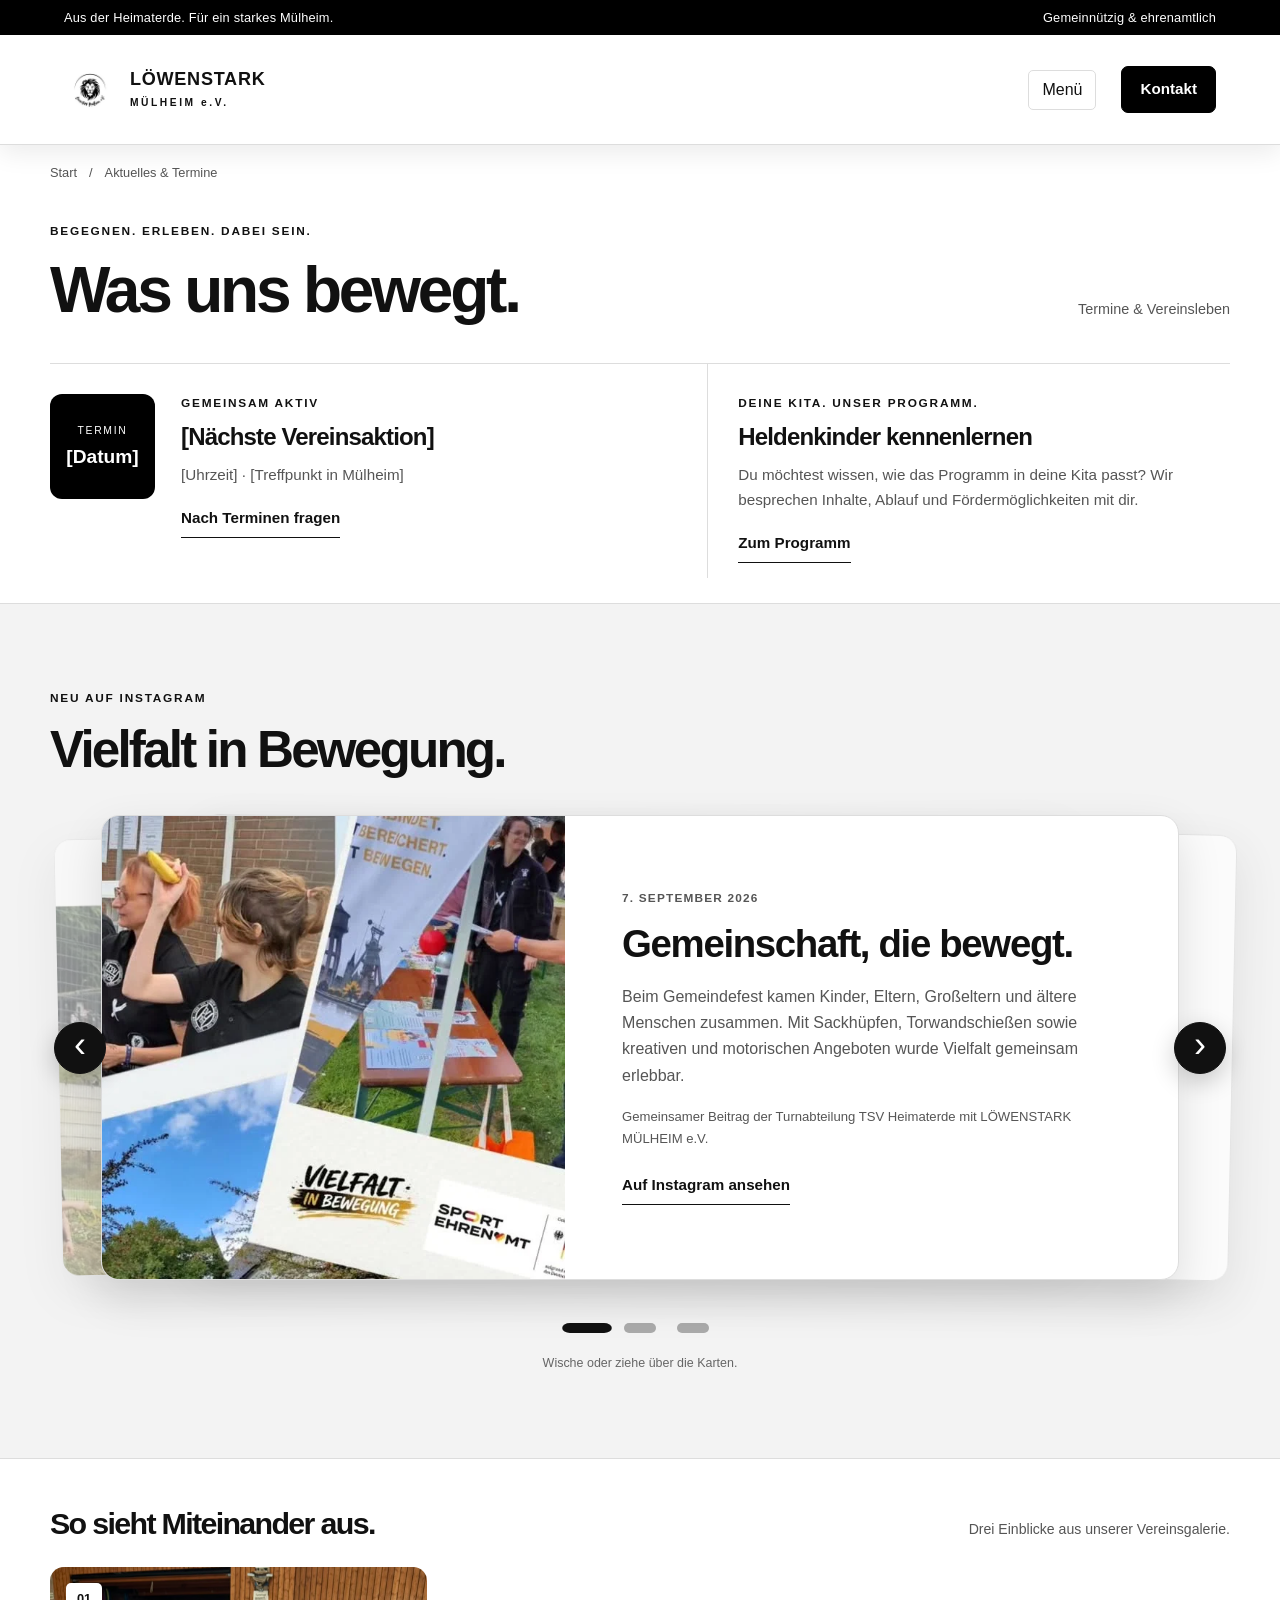
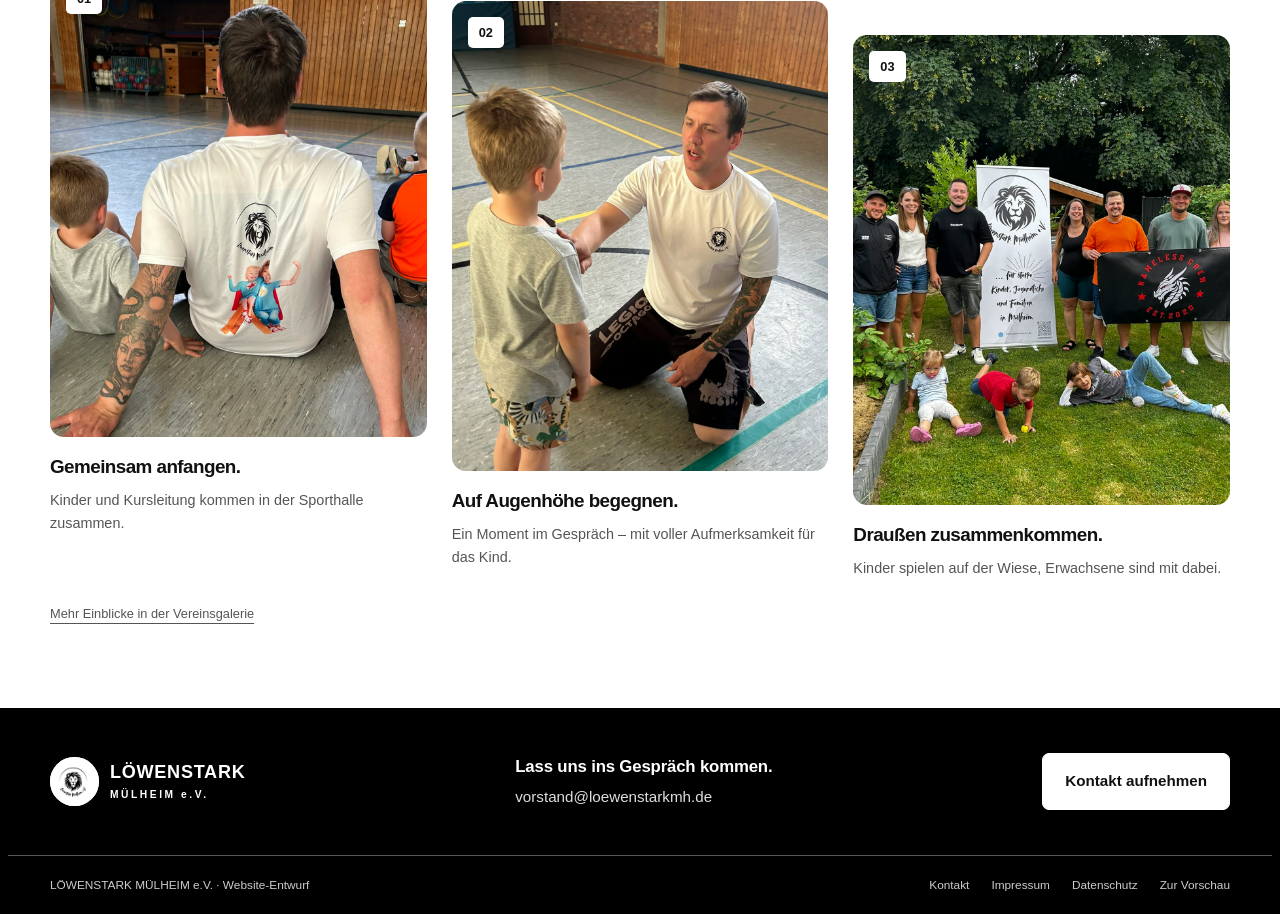
==== commit 07ea0a86: "Angebotsportfolio ergänzen und Vereinsnamen vereinheitlichen" ====
--- a/aktuelles.html
+++ b/aktuelles.html
@@ -1,7 +1,8 @@
 <!doctype html>
-<html lang="de"><head><meta charset="utf-8"><meta name="viewport" content="width=device-width, initial-scale=1"><title>Aktuelles &amp; Termine | Löwenstark Mülheim e. V.</title><meta name="description" content="Was Löwenstark bewegt: Termine, Vereinsaktionen und farbige Einblicke in unser Miteinander in Mülheim."><meta name="robots" content="noindex,nofollow"><meta name="theme-color" content="#000000"><link rel="icon" href="assets/favicon.svg" type="image/svg+xml"><link rel="stylesheet" href="style.css?v=20260911-separate-tabs-v12"><script src="app.js?v=20260911-instagram-arrows-v3" defer></script></head><body class="subpage"><a class="skip" href="#inhalt">Zum Inhalt springen</a><div class="topline"><span>Aus der Heimaterde. Für ein starkes Mülheim.</span><span>Gemeinnützig & ehrenamtlich</span></div><header class="header"><a class="brand" href="index.html" aria-label="Löwenstark Mülheim – Startseite"><span class="brand-logo"><img src="assets/logo.avif" alt="" width="49" height="49"></span><span>LÖWENSTARK<small>MÜLHEIM E. V.</small></span></a><button class="menu-toggle" aria-expanded="false" aria-controls="navigation">Menü</button><nav id="navigation" aria-label="Hauptnavigation"><a href="index.html">Start</a><a href="angebote.html">Angebote</a><a href="drachenboot.html">Drachenboot</a><a href="stellenangebote.html">Stellenangebote</a><a href="aktuelles.html" aria-current="page">Aktuelles</a><a href="ueber-uns.html">Über uns</a><a href="netzwerk.html">Netzwerk</a><a href="mitmachen.html">Spenden &amp; Mitmachen</a><a class="mobile-contact" href="kontakt.html">Kontakt</a></nav><a class="button small header-contact" href="kontakt.html">Kontakt</a></header><main id="inhalt"><div class="wrap breadcrumb"><a href="index.html">Start</a><span aria-hidden="true">/</span><span>Aktuelles &amp; Termine</span></div><section class="news section wrap page-news" id="aktuelles" aria-labelledby="news-title"><div class="section-heading"><div><p class="eyebrow">BEGEGNEN. ERLEBEN. DABEI SEIN.</p><h1 id="news-title">Was uns bewegt.</h1></div><span class="section-aside">Termine & Vereinsleben</span></div><div class="news-grid"><article class="event-card"><div class="date-box"><span>TERMIN</span><strong>[Datum]</strong></div><div><p class="eyebrow">GEMEINSAM AKTIV</p><h3>[Nächste Vereinsaktion]</h3><p>[Uhrzeit] · [Treffpunkt in Mülheim]</p><a class="text-button" href="kontakt.html?anliegen=Informationen+zu+Terminen">Nach Terminen fragen</a></div></article><article class="news-note"><p class="eyebrow">DEINE KITA. UNSER PROGRAMM.</p><h3>Heldenkinder kennenlernen</h3><p>Du möchtest wissen, wie das Programm in deine Kita passt? Wir besprechen Inhalte, Ablauf und Fördermöglichkeiten mit dir.</p><a class="text-button" href="angebote.html">Zum Programm</a></article></div></section><section class="instagram-section section" aria-labelledby="instagram-title"><div class="wrap"><div class="section-heading instagram-heading"><div><p class="eyebrow">NEU AUF INSTAGRAM</p><h2 id="instagram-title">Vielfalt in Bewegung.</h2></div></div><div class="instagram-deck" data-instagram-deck tabindex="0" role="region" aria-roledescription="Karussell" aria-label="Drei aktuelle Instagram-Beiträge"><button class="instagram-side-arrow instagram-side-prev" type="button" data-instagram-prev aria-label="Vorherigen Instagram-Beitrag anzeigen">‹</button><article class="instagram-card" data-instagram-card><a class="instagram-visual" href="https://www.instagram.com/p/Dc_jgS8jTpD/?img_index=1" target="_blank" rel="noopener" aria-label="Instagram-Beitrag zum Gemeindefest St. Joseph öffnen"><img draggable="false" src="assets/instagram-gemeindefest-st-joseph.webp" alt="Collage vom Gemeindefest St. Joseph mit Mitmachstation, Vereinshelferinnen und dem Schriftzug Vielfalt in Bewegung." loading="lazy" width="640" height="640"></a><div class="instagram-copy"><p class="instagram-date">7. September 2026</p><h3>Gemeinschaft, die bewegt.</h3><p>Beim Gemeindefest kamen Kinder, Eltern, Großeltern und ältere Menschen zusammen. Mit Sackhüpfen, Torwandschießen sowie kreativen und motorischen Angeboten wurde Vielfalt gemeinsam erlebbar.</p><p class="instagram-credit">Gemeinsamer Beitrag der Turnabteilung TSV Heimaterde mit Löwenstark Mülheim e. V.</p><a class="text-button" href="https://www.instagram.com/p/Dc_jgS8jTpD/?img_index=1" target="_blank" rel="noopener">Auf Instagram ansehen</a></div></article><article class="instagram-card" data-instagram-card><a class="instagram-visual" href="https://www.instagram.com/p/Dc740OMl3eq/" target="_blank" rel="noopener" aria-label="Instagram-Beitrag über Haltung im Sport öffnen"><img draggable="false" src="assets/instagram-haltung-im-sport.webp" alt="Schulung zu Vielfalt in Bewegung mit einem Referenten, einem Bildschirm und einem Projektbanner." loading="lazy" width="640" height="640"></a><div class="instagram-copy"><p class="instagram-date">5. September 2026</p><h3>Haltung beginnt im Sport.</h3><p>Übungsleitungen und sportliche Fachkräfte prägen das Miteinander im Verein. In Schulungen geht es um Vorurteile, Ausgrenzung, Konflikte und darum, demokratische Werte im Vereinsalltag vorzuleben.</p><p class="instagram-credit">Beitrag von Löwenstark Mülheim e. V.</p><a class="text-button" href="https://www.instagram.com/p/Dc740OMl3eq/" target="_blank" rel="noopener">Auf Instagram ansehen</a></div></article><article class="instagram-card" data-instagram-card><a class="instagram-visual" href="https://www.instagram.com/p/Dc7yhqWl_di/" target="_blank" rel="noopener" aria-label="Instagram-Beitrag über Demokratie in Bewegung öffnen"><img draggable="false" src="assets/instagram-demokratie-in-bewegung.webp" alt="Kinder und Jugendliche bewegen sich gemeinsam auf einem Sportplatz." loading="lazy" width="640" height="640"></a><div class="instagram-copy"><p class="instagram-date">5. September 2026</p><h3>Demokratie in Bewegung erleben.</h3><p>Kinder und Jugendliche lernen beim Sport, fair zusammenzuarbeiten, Unterschiede auszuhalten und gemeinsam Lösungen zu finden. Vielfalt und Demokratie werden dabei altersgerecht und spielerisch vermittelt.</p><p class="instagram-credit">Beitrag von Löwenstark Mülheim e. V.</p><a class="text-button" href="https://www.instagram.com/p/Dc7yhqWl_di/" target="_blank" rel="noopener">Auf Instagram ansehen</a></div></article><button class="instagram-side-arrow instagram-side-next" type="button" data-instagram-next aria-label="Nächsten Instagram-Beitrag anzeigen">›</button></div><div class="instagram-dots" aria-label="Beitrag auswählen"><button type="button" data-instagram-dot="0" aria-label="Beitrag 1 anzeigen" aria-current="true"></button><button type="button" data-instagram-dot="1" aria-label="Beitrag 2 anzeigen"></button><button type="button" data-instagram-dot="2" aria-label="Beitrag 3 anzeigen"></button></div><p class="instagram-hint">Wische oder ziehe über die Karten.</p></div></section><section class="wrap story-page section"><div class="photo-story" aria-labelledby="story-title"><div class="story-heading"><h2 id="story-title">So sieht Miteinander aus.</h2><p>Drei Einblicke aus unserer Vereinsgalerie.</p></div><div class="story-grid">
+<html lang="de"><head><meta charset="utf-8"><meta name="viewport" content="width=device-width, initial-scale=1"><title>Aktuelles &amp; Termine | LÖWENSTARK MÜLHEIM e.V.</title><meta name="description" content="Was Löwenstark bewegt: Termine, Vereinsaktionen und farbige Einblicke in unser Miteinander in Mülheim."><meta name="robots" content="noindex,nofollow"><meta name="theme-color" content="#000000"><link rel="icon" href="assets/favicon.svg" type="image/svg+xml"><link rel="stylesheet" href="style.css?v=20260911-separate-tabs-v12"><script src="app.js?v=20260911-instagram-arrows-v3" defer></script></head><body class="subpage"><a class="skip" href="#inhalt">Zum Inhalt springen</a><div class="topline"><span>Aus der Heimaterde. Für ein starkes Mülheim.</span><span>Gemeinnützig & ehrenamtlich</span></div><header class="header"><a class="brand" href="index.html" aria-label="LÖWENSTARK MÜLHEIM e.V. – Startseite"><span class="brand-logo"><img src="assets/logo.avif" alt="" width="49" height="49"></span><span>LÖWENSTARK<small>MÜLHEIM e.V.</small></span></a><button class="menu-toggle" aria-expanded="false" aria-controls="navigation">Menü</button><nav id="navigation" aria-label="Hauptnavigation"><a href="index.html">Start</a><a href="angebote.html">Angebote</a><a href="aktuelles.html" aria-current="page">Aktuelles</a><a href="ueber-uns.html">Über uns</a><a href="netzwerk.html">Netzwerk</a><a href="drachenboot.html">Drachenboot</a><a href="stellenangebote.html">Stellenangebote</a><a href="mitmachen.html">Spenden &amp; Mitmachen</a><a class="mobile-contact" href="kontakt.html">Kontakt</a></nav><a class="button small header-contact" href="kontakt.html">Kontakt</a></header><main id="inhalt"><div class="wrap breadcrumb"><a href="index.html">Start</a><span aria-hidden="true">/</span><span>Aktuelles &amp; Termine</span></div><section class="news section wrap page-news" id="aktuelles" aria-labelledby="news-title"><div class="section-heading"><div><p class="eyebrow">BEGEGNEN. ERLEBEN. DABEI SEIN.</p><h1 id="news-title">Was uns bewegt.</h1></div><span class="section-aside">Termine & Vereinsleben</span></div><div class="news-grid"><article class="event-card"><div class="date-box"><span>TERMIN</span><strong>[Datum]</strong></div><div><p class="eyebrow">GEMEINSAM AKTIV</p><h3>[Nächste Vereinsaktion]</h3><p>[Uhrzeit] · [Treffpunkt in Mülheim]</p><a class="text-button" href="kontakt.html?anliegen=Informationen+zu+Terminen">Nach Terminen fragen</a></div></article><article class="news-note"><p class="eyebrow">DEINE KITA. UNSER PROGRAMM.</p><h3>Heldenkinder kennenlernen</h3><p>Du möchtest wissen, wie das Programm in deine Kita passt? Wir besprechen Inhalte, Ablauf und Fördermöglichkeiten mit dir.</p><a class="text-button" href="angebote.html">Zum Programm</a></article></div></section><section class="instagram-section section" aria-labelledby="instagram-title"><div class="wrap"><div class="section-heading instagram-heading"><div><p class="eyebrow">NEU AUF INSTAGRAM</p><h2 id="instagram-title">Vielfalt in Bewegung.</h2></div></div><div class="instagram-deck" data-instagram-deck tabindex="0" role="region" aria-roledescription="Karussell" aria-label="Drei aktuelle Instagram-Beiträge"><button class="instagram-side-arrow instagram-side-prev" type="button" data-instagram-prev aria-label="Vorherigen Instagram-Beitrag anzeigen">‹</button><article class="instagram-card" data-instagram-card><a class="instagram-visual" href="https://www.instagram.com/p/Dc_jgS8jTpD/?img_index=1" target="_blank" rel="noopener" aria-label="Instagram-Beitrag zum Gemeindefest St. Joseph öffnen"><img draggable="false" src="assets/instagram-gemeindefest-st-joseph.webp" alt="Collage vom Gemeindefest St. Joseph mit Mitmachstation, Vereinshelferinnen und dem Schriftzug Vielfalt in Bewegung." loading="lazy" width="640" height="640"></a><div class="instagram-copy"><p class="instagram-date">7. September 2026</p><h3>Gemeinschaft, die bewegt.</h3><p>Beim Gemeindefest kamen Kinder, Eltern, Großeltern und ältere Menschen zusammen. Mit Sackhüpfen, Torwandschießen sowie kreativen und motorischen Angeboten wurde Vielfalt gemeinsam erlebbar.</p><p class="instagram-credit">Gemeinsamer Beitrag der Turnabteilung TSV Heimaterde mit LÖWENSTARK MÜLHEIM e.V.</p><a class="text-button" href="https://www.instagram.com/p/Dc_jgS8jTpD/?img_index=1" target="_blank" rel="noopener">Auf Instagram ansehen</a></div></article><article class="instagram-card" data-instagram-card><a class="instagram-visual" href="https://www.instagram.com/p/Dc740OMl3eq/" target="_blank" rel="noopener" aria-label="Instagram-Beitrag über Haltung im Sport öffnen"><img draggable="false" src="assets/instagram-haltung-im-sport.webp" alt="Schulung zu Vielfalt in Bewegung mit einem Referenten, einem Bildschirm und einem Projektbanner." loading="lazy" width="640" height="640"></a><div class="instagram-copy"><p class="instagram-date">5. September 2026</p><h3>Haltung beginnt im Sport.</h3><p>Übungsleitungen und sportliche Fachkräfte prägen das Miteinander im Verein. In Schulungen geht es um Vorurteile, Ausgrenzung, Konflikte und darum, demokratische Werte im Vereinsalltag vorzuleben.</p><p class="instagram-credit">Beitrag von LÖWENSTARK MÜLHEIM e.V.</p><a class="text-button" href="https://www.instagram.com/p/Dc740OMl3eq/" target="_blank" rel="noopener">Auf Instagram ansehen</a></div></article><article class="instagram-card" data-instagram-card><a class="instagram-visual" href="https://www.instagram.com/p/Dc7yhqWl_di/" target="_blank" rel="noopener" aria-label="Instagram-Beitrag über Demokratie in Bewegung öffnen"><img draggable="false" src="assets/instagram-demokratie-in-bewegung.webp" alt="Kinder und Jugendliche bewegen sich gemeinsam auf einem Sportplatz." loading="lazy" width="640" height="640"></a><div class="instagram-copy"><p class="instagram-date">5. September 2026</p><h3>Demokratie in Bewegung erleben.</h3><p>Kinder und Jugendliche lernen beim Sport, fair zusammenzuarbeiten, Unterschiede auszuhalten und gemeinsam Lösungen zu finden. Vielfalt und Demokratie werden dabei altersgerecht und spielerisch vermittelt.</p><p class="instagram-credit">Beitrag von LÖWENSTARK MÜLHEIM e.V.</p><a class="text-button" href="https://www.instagram.com/p/Dc7yhqWl_di/" target="_blank" rel="noopener">Auf Instagram ansehen</a></div></article><button class="instagram-side-arrow instagram-side-next" type="button" data-instagram-next aria-label="Nächsten Instagram-Beitrag anzeigen">›</button></div><div class="instagram-dots" aria-label="Beitrag auswählen"><button type="button" data-instagram-dot="0" aria-label="Beitrag 1 anzeigen" aria-current="true"></button><button type="button" data-instagram-dot="1" aria-label="Beitrag 2 anzeigen"></button><button type="button" data-instagram-dot="2" aria-label="Beitrag 3 anzeigen"></button></div><p class="instagram-hint">Wische oder ziehe über die Karten.</p></div></section><section class="wrap story-page section"><div class="photo-story" aria-labelledby="story-title"><div class="story-heading"><h2 id="story-title">So sieht Miteinander aus.</h2><p>Drei Einblicke aus unserer Vereinsgalerie.</p></div><div class="story-grid">
 <figure class="story-frame"><div class="story-image"><img src="assets/kids-gym.avif" alt="Kinder und ein Trainer sitzen gemeinsam auf dem Boden einer Sporthalle." loading="lazy" width="1440" height="1440"><span class="story-number" aria-hidden="true">01</span></div><figcaption><strong>Gemeinsam anfangen.</strong><p>Kinder und Kursleitung kommen in der Sporthalle zusammen.</p></figcaption></figure>
 <figure class="story-frame"><div class="story-image"><img src="assets/hero.avif" alt="Ein Trainer kniet vor einem Kind und spricht mit ihm auf Augenhöhe." loading="lazy" width="1440" height="1440"><span class="story-number" aria-hidden="true">02</span></div><figcaption><strong>Auf Augenhöhe begegnen.</strong><p>Ein Moment im Gespräch – mit voller Aufmerksamkeit für das Kind.</p></figcaption></figure>
 <figure class="story-frame"><div class="story-image"><img src="assets/community.avif" alt="Kinder spielen auf einer Wiese; Erwachsene stehen neben dem Banner von Löwenstark Mülheim." loading="lazy" width="1440" height="1440"><span class="story-number" aria-hidden="true">03</span></div><figcaption><strong>Draußen zusammenkommen.</strong><p>Kinder spielen auf der Wiese, Erwachsene sind mit dabei.</p></figcaption></figure>
-</div><a class="story-source" href="https://loewenstark-muelheim-e-v.jimdosite.com/galerie/" target="_blank" rel="noopener">Mehr Einblicke in der Vereinsgalerie</a></div></section></main><footer><div class="wrap footer-main"><a class="brand" href="index.html"><span class="brand-logo"><img src="assets/logo.avif" alt="" width="49" height="49"></span><span>LÖWENSTARK<small>MÜLHEIM E. V.</small></span></a><div><h3>Lass uns ins Gespräch kommen.</h3><a class="footer-email" href="mailto:vorstand@loewenstarkmh.de">vorstand@loewenstarkmh.de</a></div><a class="button inverse" href="kontakt.html">Kontakt aufnehmen</a></div><div class="wrap footer-bottom"><span>Löwenstark Mülheim e. V. · Website-Entwurf</span><div><a href="kontakt.html">Kontakt</a><a href="https://loewenstark-muelheim-e-v.jimdosite.com/impressum/" target="_blank" rel="noopener">Impressum</a><a href="https://loewenstark-muelheim-e-v.jimdosite.com/datenschutz/" target="_blank" rel="noopener">Datenschutz</a><button data-open="hinweis">Zur Vorschau</button></div></div></footer><dialog id="hinweis" aria-labelledby="preview-heading"><button class="close" data-close aria-label="Schließen">×</button><p class="eyebrow">GESTALTUNGSVORSCHLAG</p><h2 id="preview-heading">Eine Vorschau<br>für Löwenstark.</h2><p>Dieser Entwurf zeigt die neue Gestaltung und die wichtigsten Wege zu Kursanfrage, Spenden und Mitmachen. Die bestehende Jimdo-Website wurde nicht verändert.</p><p>Angaben in eckigen Klammern sind noch zu ergänzen. Kontakt öffnet einen E-Mail-Entwurf; ein Online-Zahlungsdienst ist nicht verbunden.</p><p>Fotos und Vereinsangaben stammen von der vorhandenen Website. Vor einer öffentlichen Verwendung sollten Aktualität und Bildfreigaben bestätigt werden.</p></dialog></body></html>
+</div><a class="story-source" href="https://loewenstark-muelheim-e-v.jimdosite.com/galerie/" target="_blank" rel="noopener">Mehr Einblicke in der Vereinsgalerie</a></div></section></main><footer><div class="wrap footer-main"><a class="brand" href="index.html"><span class="brand-logo"><img src="assets/logo.avif" alt="" width="49" height="49"></span><span>LÖWENSTARK<small>MÜLHEIM e.V.</small></span></a><div><h3>Lass uns ins Gespräch kommen.</h3><a class="footer-email" href="mailto:vorstand@loewenstarkmh.de">vorstand@loewenstarkmh.de</a></div><a class="button inverse" href="kontakt.html">Kontakt aufnehmen</a></div><div class="wrap footer-bottom"><span>LÖWENSTARK MÜLHEIM e.V. · Website-Entwurf</span><div><a href="kontakt.html">Kontakt</a><a href="https://loewenstark-muelheim-e-v.jimdosite.com/impressum/" target="_blank" rel="noopener">Impressum</a><a href="https://loewenstark-muelheim-e-v.jimdosite.com/datenschutz/" target="_blank" rel="noopener">Datenschutz</a><button data-open="hinweis">Zur Vorschau</button></div></div></footer><dialog id="hinweis" aria-labelledby="preview-heading"><button class="close" data-close aria-label="Schließen">×</button><p class="eyebrow">GESTALTUNGSVORSCHLAG</p><h2 id="preview-heading">Eine Vorschau<br>für Löwenstark.</h2><p>Dieser Entwurf zeigt die neue Gestaltung und die wichtigsten Wege zu Kursanfrage, Spenden und Mitmachen. Die bestehende Jimdo-Website wurde nicht verändert.</p><p>Angaben in eckigen Klammern sind noch zu ergänzen. Kontakt öffnet einen E-Mail-Entwurf; ein Online-Zahlungsdienst ist nicht verbunden.</p><p>Fotos und Vereinsangaben stammen von der vorhandenen Website. Vor einer öffentlichen Verwendung sollten Aktualität und Bildfreigaben bestätigt werden.</p></dialog></body></html>
 
+
--- a/style.css
+++ b/style.css
@@ -110,7 +110,24 @@
 .about-team>h2{font-size:2.5rem;margin-bottom:25px}.about-team>p{max-width:700px;color:var(--muted);margin-bottom:20px}
 .about-team .person h3{font-size:1.3rem}.about-team .person{padding-block:18px}
 .about-team .button{margin-top:20px}.about-team .subtle-link{margin-top:20px}
-.network-page{margin-bottom:0;padding-top:35px;border-top:0;background:#fff}
+.network-page{margin-bottom:0;padding-top:35px;border-top:0;background:#fff}
+.offer-overview{padding-top:35px}
+.offer-intro{display:grid;grid-template-columns:minmax(0,1.15fr) minmax(300px,.85fr);gap:70px;align-items:end;margin-bottom:46px}
+.offer-intro h1{margin-top:18px}
+.offer-intro>p{color:var(--muted);font-size:1.08rem;max-width:560px;justify-self:end}
+.offer-grid{display:grid;grid-template-columns:repeat(3,minmax(0,1fr));gap:22px}
+.offer-card{min-width:0;padding:34px;border:1px solid var(--line);border-radius:18px;background:#f4f4f4;display:flex;flex-direction:column;align-items:flex-start}
+.offer-card-dark{background:#050505;color:#fff;border-color:#050505}
+.offer-number{font-size:.78rem;font-weight:800;letter-spacing:.12em;border-bottom:2px solid currentColor;padding-bottom:7px;margin-bottom:34px}
+.offer-card .eyebrow{color:inherit}
+.offer-card h2{font-size:clamp(1.75rem,2.5vw,2.45rem);line-height:1.08;letter-spacing:-.04em;margin:15px 0 18px}
+.offer-card>p:not(.eyebrow){color:var(--muted);font-size:.94rem;margin-bottom:28px}
+.offer-card-dark>p:not(.eyebrow){color:#d4d4d4}
+.offer-card .button{width:100%;margin-top:auto}
+.offer-detail{background:#f4f4f4;border-block:1px solid var(--line);scroll-margin-top:110px}
+.offer-detail .detail-layout{padding-block:75px}
+.detail-copy .offer-detail-title{font-size:clamp(2.7rem,5vw,4.8rem);line-height:1.08;letter-spacing:-.05em;margin:18px 0 25px}
+.offer-detail .detail-copy h3{font-size:1.45rem;margin-top:32px}
 .subpage .support{padding-top:35px}.subpage .support h1{margin:20px 0 27px}
 .donation-details{padding-top:45px}.donation-details>.detail-copy{margin:auto;max-width:820px}
 .donation-details .detail-copy>h2{font-size:2.5rem;margin-top:0}
@@ -122,7 +139,9 @@
 .contact-info>a{font-size:.9rem;overflow-wrap:anywhere}.contact-links{display:flex;flex-direction:column;gap:16px;border-top:1px solid #ccc;margin-top:28px;padding-top:25px;font-size:.9rem}
 .footer-bottom>div{flex-wrap:wrap}
 @media(max-width:1320px){.header{position:relative;flex-wrap:wrap}.header .menu-toggle{display:flex;gap:12px;align-items:center;background:#fff;border:1px solid var(--line);border-radius:5px;padding:10px 13px;margin-left:auto}.header nav{display:none;position:absolute;top:90px;left:25px;right:25px;padding:20px;background:#fff;box-shadow:0 15px 25px #00000020;border:1px solid var(--line);border-radius:12px;z-index:10;align-items:stretch}.header nav.open{display:flex;flex-direction:column;gap:0}.header nav a{padding:13px;font-size:1rem}.header nav a[aria-current="page"]{box-shadow:none;background:#eee;border-radius:5px;padding:13px}.header-contact{display:inline-flex!important}.detail-layout,.contact-layout{gap:40px}.teaser-grid{gap:40px}}
-@media(max-width:750px){.detail-layout,.contact-layout,.teaser-grid{grid-template-columns:1fr;gap:30px}.detail-layout,.contact-layout{padding-top:20px;padding-bottom:50px}.detail-aside{margin-top:0;display:grid;grid-template-columns:1fr 1fr}.detail-aside>img{height:100%;aspect-ratio:auto}.detail-aside>div{padding:25px}.contact-info{margin-top:0}.home-news{display:block;padding-bottom:50px}.home-news .button{margin-top:25px;white-space:normal}.home-program h2{font-size:3.5rem}.home-about h2{font-size:2.8rem}.home-community-image{height:300px}.subpage h1{font-size:clamp(2.5rem,8vw,3.8rem)}.subpage .community{padding-top:20px}}
+@media(max-width:750px){.detail-layout,.contact-layout,.teaser-grid{grid-template-columns:1fr;gap:30px}.detail-layout,.contact-layout{padding-top:20px;padding-bottom:50px}.detail-aside{margin-top:0;display:grid;grid-template-columns:1fr 1fr}.detail-aside>img{height:100%;aspect-ratio:auto}.detail-aside>div{padding:25px}.contact-info{margin-top:0}.home-news{display:block;padding-bottom:50px}.home-news .button{margin-top:25px;white-space:normal}.home-program h2{font-size:3.5rem}.home-about h2{font-size:2.8rem}.home-community-image{height:300px}.subpage h1{font-size:clamp(2.5rem,8vw,3.8rem)}.subpage .community{padding-top:20px}}
+@media(max-width:1000px){.offer-grid{grid-template-columns:1fr 1fr}.offer-card:first-child{grid-column:1/-1}.offer-intro{gap:40px}}
+@media(max-width:700px){.offer-intro,.offer-grid{grid-template-columns:1fr}.offer-intro{gap:24px;margin-bottom:32px}.offer-intro>p{justify-self:start}.offer-card:first-child{grid-column:auto}.offer-card{padding:28px 24px}.offer-detail .detail-layout{padding-block:50px}}
 @media(max-width:450px){.header{gap:10px}.header-contact{font-size:.76rem!important;padding:10px 11px!important;gap:7px!important}.header .menu-toggle{font-size:.76rem;padding:10px;gap:7px}.header .brand{font-size:.83rem;gap:7px}.header .brand small{font-size:.5rem}.header .brand-logo{width:40px;height:40px}.header{padding-inline:18px}.header nav{top:80px;left:18px;right:18px}.detail-aside{grid-template-columns:1fr}.detail-aside>img{aspect-ratio:4/3}.contact-info{padding:25px}}
 
 /* Originalporträts und Partnermarken. */
@@ -253,7 +272,7 @@
 .job-card{padding:38px;border:1px solid var(--line);border-radius:18px;background:#f4f4f4;display:flex;flex-direction:column;align-items:flex-start}
 .job-card-dark{background:#050505;color:#fff;border-color:#050505}
 .job-type{font-size:.68rem;letter-spacing:.14em;font-weight:800;border:1px solid currentColor;border-radius:99px;padding:7px 11px}
-.job-card h3{font-size:clamp(1.8rem,2.7vw,2.7rem);line-height:1.08;margin:24px 0 18px}
+.job-card h2,.job-card h3{font-size:clamp(1.7rem,2.4vw,2.25rem);line-height:1.2;letter-spacing:-.025em;margin:22px 0 16px;text-wrap:balance;overflow-wrap:break-word}.jobs-lead{margin-bottom:36px}.jobs-lead>p:not(.eyebrow){max-width:760px;margin-top:24px;color:var(--muted)}
 .job-card>p{color:var(--muted)}.job-card-dark>p{color:#ccc}
 .job-card dl{width:100%;margin:27px 0}.job-card-dark dt,.job-card-dark dd{border-color:#444}.job-card-dark dd{color:#ddd}
 .job-card .button{width:100%;margin-top:auto}.jobs-note{font-size:.82rem;color:var(--muted);margin-top:20px}
@@ -265,3 +284,11 @@
  .dragon-band{padding-block:60px}.dragon-band-grid{gap:35px}.dragon-band h2{font-size:3.3rem}
  .jobs .section-heading{display:block}.jobs-intro{margin-top:20px}.job-grid{gap:18px}.job-card{padding:27px 24px}
 }
+
+/* Kontaktformular: klare Abstände zwischen Beschriftung und Fokusrahmen. */
+#contact-form label{margin:24px 0 14px}
+#contact-form input,#contact-form select,#contact-form textarea{min-height:52px}
+#contact-form textarea{min-height:170px}
+#contact-form input:focus-visible,#contact-form select:focus-visible,#contact-form textarea:focus-visible{outline-offset:3px}
+#contact-form .form-note{margin-top:22px;margin-bottom:18px;line-height:1.55}
+#contact-form .form-note+.button{margin-top:0}
